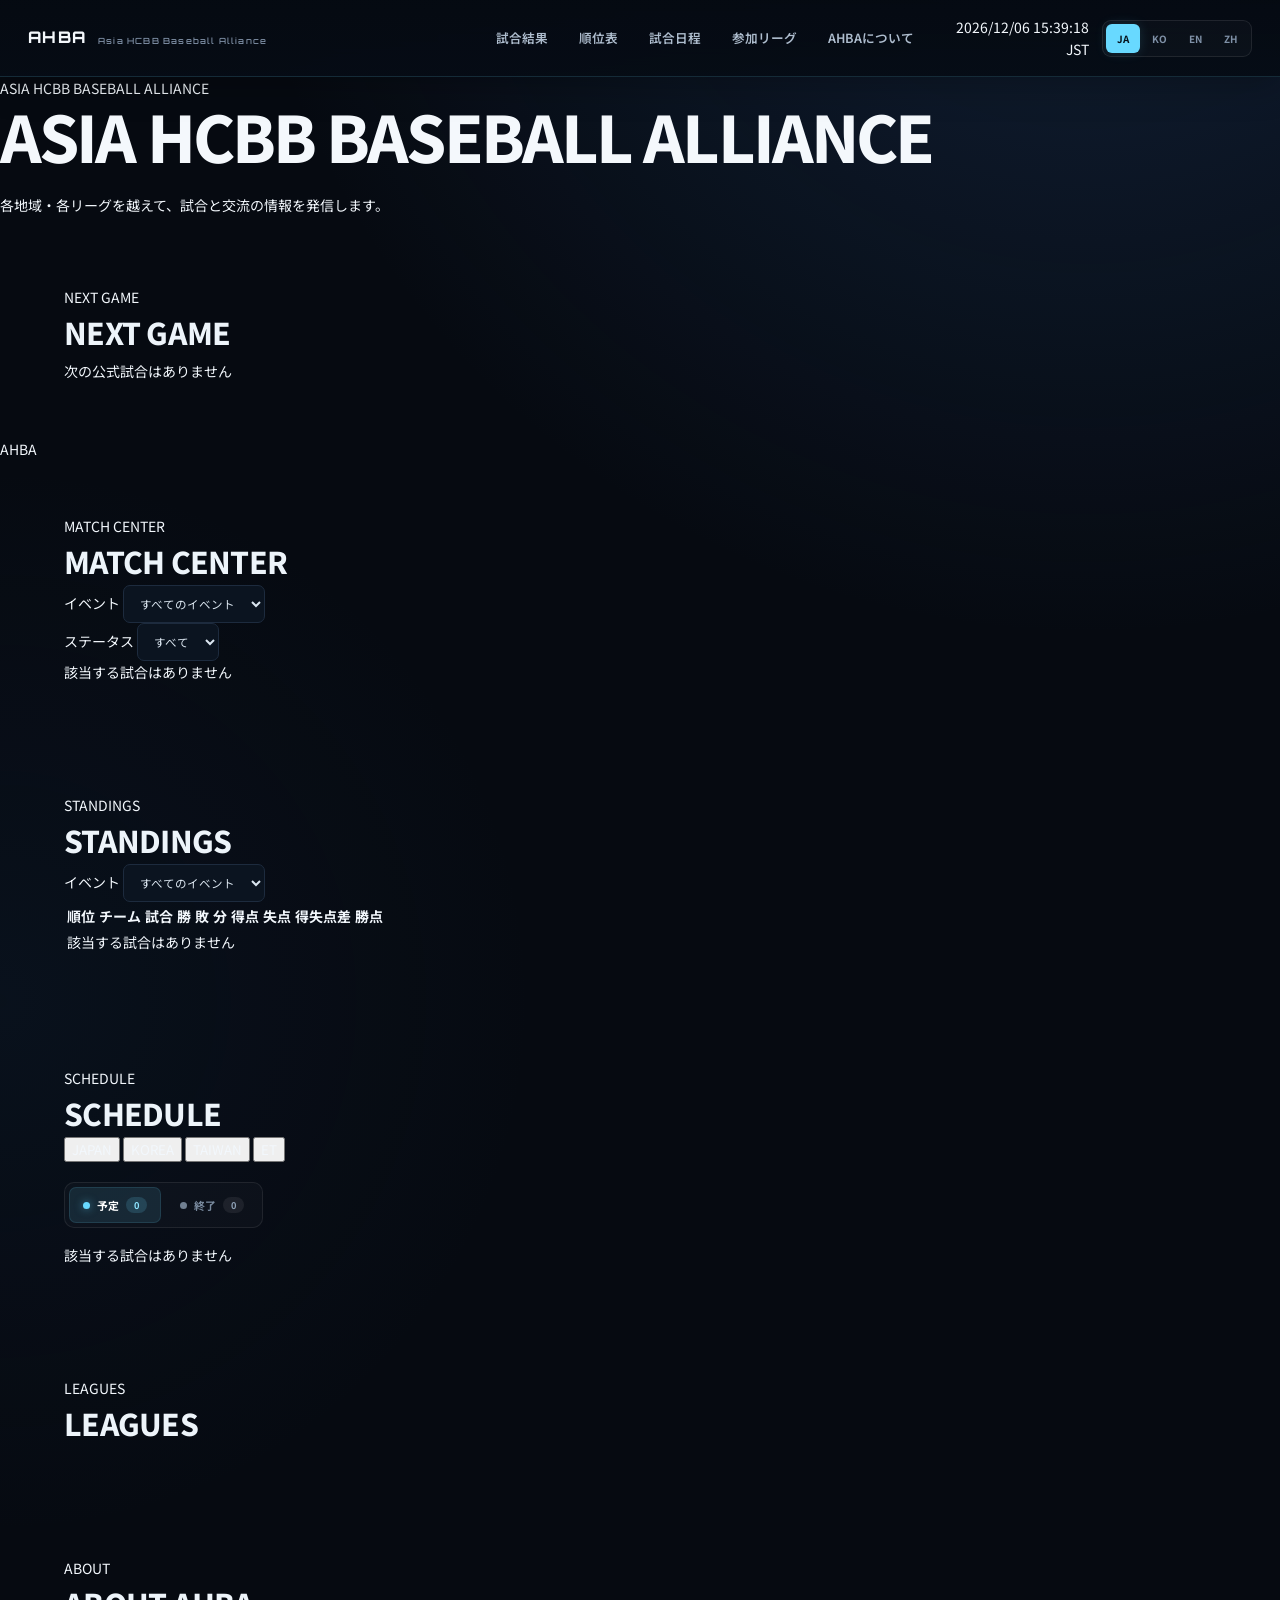
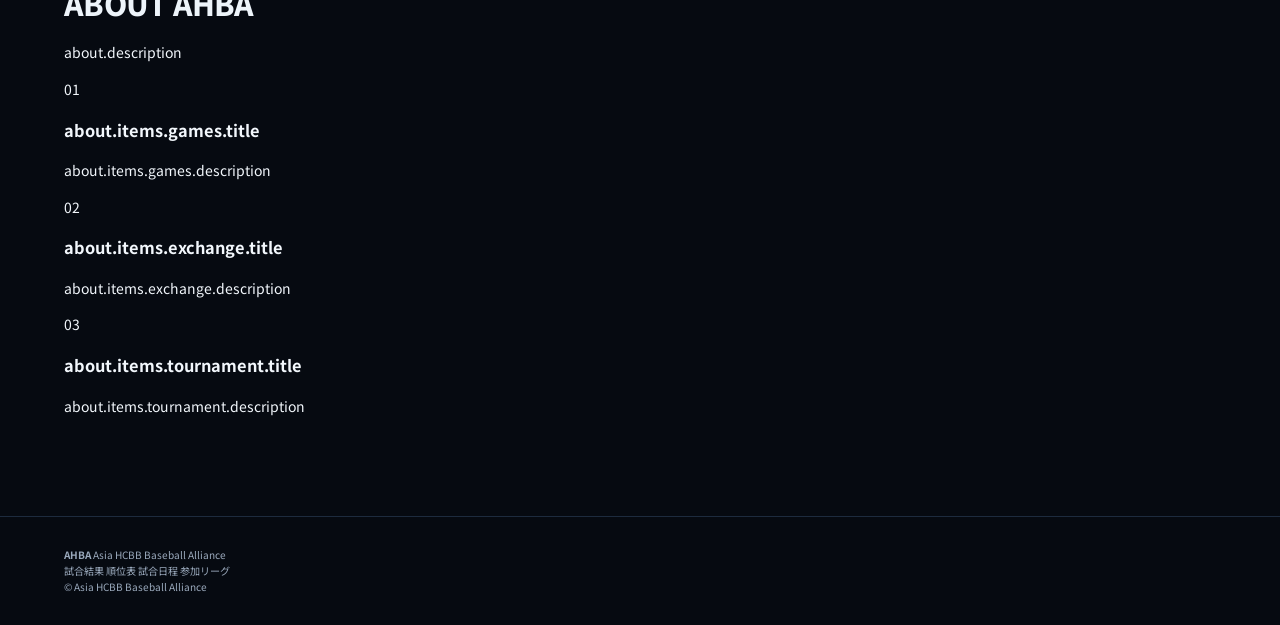
==== index.html @ 480db422 "Update index.html" ====
<!DOCTYPE html>
<html lang="ja">
<head>
  <meta charset="UTF-8">
  <meta name="viewport" content="width=device-width, initial-scale=1.0">

  <title>Asia HCBB Baseball Alliance</title>
  <meta
    name="description"
    content="Asia HCBB Baseball Alliance — Official Games, Results, Schedule and Standings"
  >

  <link rel="stylesheet" href="./style.css">
</head>

<body>

  <!-- =========================
       HEADER
  ========================== -->
  <header class="site-header">
    <div class="header-inner">

      <a href="./index.html" class="site-brand">
        <span class="site-brand-main">AHBA</span>
        <span class="site-brand-sub">
          Asia HCBB Baseball Alliance
        </span>
      </a>

      <nav class="main-nav">
        <a href="#games" data-i18n="nav.games">試合結果</a>
        <a href="#standings" data-i18n="nav.standings">順位表</a>
        <a href="#schedule" data-i18n="nav.schedule">試合日程</a>
        <a href="#leagues" data-i18n="nav.leagues">参加リーグ</a>
        <a href="#about" data-i18n="nav.about">AHBAについて</a>
      </nav>

      <div class="header-right">

        <div class="header-clock">
          <div id="clock">--:--:--</div>
          <div id="tz">Asia/Tokyo</div>
        </div>

        <div class="header-language">
          <button type="button" data-lang="ja" class="active">JA</button>
          <button type="button" data-lang="ko">KO</button>
          <button type="button" data-lang="en">EN</button>
          <button type="button" data-lang="zh">ZH</button>
        </div>

      </div>

    </div>
  </header>


  <main>

    <!-- =========================
         HERO
    ========================== -->
    <section class="hero-section">

      <div class="hero-content">

        <div class="hero-kicker">
          ASIA HCBB BASEBALL ALLIANCE
        </div>

        <h1
          class="hero-title"
          data-i18n-html="hero.title"
        >
          ASIA HCBB<br>
          BASEBALL ALLIANCE
        </h1>

        <p
          class="hero-description"
          data-i18n="hero.description"
        >
          アジアのHCBBコミュニティをつなぐ、
          野球交流・大会・公式情報のプラットフォーム。
        </p>

      </div>

    </section>


    <!-- =========================
         NEXT GAME
    ========================== -->
    <section class="section next-game-section">

      <div class="section-heading">
        <span class="section-label">NEXT GAME</span>
        <h2 data-i18n="nextGame.title">次の試合</h2>
      </div>

      <div id="nextGame" class="next-game-card">
        <div class="loading">
          Loading...
        </div>
      </div>

    </section>


    <!-- =========================
         NEWS / TICKER
    ========================== -->
    <section class="ticker-section">

      <div class="ticker-label">
        AHBA
      </div>

      <div class="ticker-content">
        <span id="tickerText">
          Loading...
        </span>
      </div>

    </section>


    <!-- =========================
         MATCH CENTER
    ========================== -->
    <section
      id="games"
      class="section match-center-section"
    >

      <div class="section-heading">

        <div>
          <span class="section-label">MATCH CENTER</span>

          <h2 data-i18n="games.title">
            試合結果
          </h2>
        </div>

      </div>


      <!-- Filters -->
      <div class="filter-bar">

        <div class="filter-group">

          <label
            for="leagueFilter"
            data-i18n="games.event"
          >
            イベント
          </label>

          <select id="leagueFilter">
            <option value="all">All</option>
          </select>

        </div>


        <div class="filter-group">

          <label
            for="statusFilter"
            data-i18n="games.status"
          >
            状態
          </label>

          <select id="statusFilter">
            <option value="all">All</option>
          </select>

        </div>

      </div>


      <!-- Game Cards -->
      <div
        id="gamesGrid"
        class="games-grid"
      >
        <div class="loading">
          Loading...
        </div>
      </div>

    </section>


    <!-- =========================
         STANDINGS
    ========================== -->
    <section
      id="standings"
      class="section standings-section"
    >

      <div class="section-heading">

        <div>
          <span class="section-label">STANDINGS</span>

          <h2 data-i18n="standings.title">
            順位表
          </h2>
        </div>

      </div>


      <!-- Event / Tournament filter -->
      <div class="filter-bar">

        <div class="filter-group">

          <label
            for="standingsLeague"
            data-i18n="standings.event"
          >
            イベント
          </label>

          <select id="standingsLeague">
            <option value="current">
              Current
            </option>
          </select>

        </div>

      </div>


      <div class="table-wrapper">

        <table class="standings-table">

          <thead>

            <tr>

              <th data-i18n="standings.rank">
                #
              </th>

              <th data-i18n="standings.team">
                TEAM
              </th>

              <th data-i18n="standings.played">
                P
              </th>

              <th data-i18n="standings.wins">
                W
              </th>

              <th data-i18n="standings.losses">
                L
              </th>

              <th data-i18n="standings.draws">
                D
              </th>

              <th data-i18n="standings.runsFor">
                RF
              </th>

              <th data-i18n="standings.runsAgainst">
                RA
              </th>

              <th data-i18n="standings.diff">
                DIFF
              </th>

              <th data-i18n="standings.points">
                PTS
              </th>

            </tr>

          </thead>

          <tbody id="standingsBody">

            <tr>
              <td colspan="10" class="loading">
                Loading...
              </td>
            </tr>

          </tbody>

        </table>

      </div>

    </section>


    <!-- =========================
         SCHEDULE
    ========================== -->
    <section
      id="schedule"
      class="section schedule-section"
    >

      <div class="section-heading">

        <div>
          <span class="section-label">SCHEDULE</span>

          <h2 data-i18n="schedule.title">
            試合日程
          </h2>
        </div>

      </div>


      <!-- Timezone tabs -->
      <div class="schedule-zone-tabs">

        <button
          type="button"
          class="active"
          data-zone="Asia/Tokyo"
        >
          JAPAN
        </button>

        <button
          type="button"
          data-zone="Asia/Seoul"
        >
          KOREA
        </button>

        <button
          type="button"
          data-zone="Asia/Taipei"
        >
          TAIWAN
        </button>

        <button
          type="button"
          data-zone="America/New_York"
        >
          ET
        </button>

      </div>


      <!-- Upcoming / Finished -->
      <div class="schedule-status-tabs">

        <button
          id="scheduleUpcomingTab"
          class="active"
          data-schedule-status="upcoming"
          type="button"
        >

          <span class="status-dot upcoming-dot"></span>

          <span data-i18n="scheduleStatus.upcoming">
            予定
          </span>

          <span
            id="scheduleUpcomingCount"
            class="schedule-count"
          >
            0
          </span>

        </button>


        <button
          id="scheduleFinishedTab"
          data-schedule-status="finished"
          type="button"
        >

          <span class="status-dot finished-dot"></span>

          <span data-i18n="scheduleStatus.finished">
            終了
          </span>

          <span
            id="scheduleFinishedCount"
            class="schedule-count"
          >
            0
          </span>

        </button>

      </div>


      <!-- Schedule -->
      <div
        id="scheduleList"
        class="schedule-list"
      >

        <div class="loading">
          Loading...
        </div>

      </div>

    </section>


    <!-- =========================
         LEAGUES
    ========================== -->
    <section
      id="leagues"
      class="section leagues-section"
    >

      <div class="section-heading">

        <div>
          <span class="section-label">LEAGUES</span>

          <h2 data-i18n="leagues.title">
            参加リーグ
          </h2>
        </div>

      </div>


      <div
        id="leagueCards"
        class="league-cards"
      >

        <div class="loading">
          Loading...
        </div>

      </div>

    </section>


    <!-- =========================
         ABOUT AHBA
    ========================== -->
    <section
      id="about"
      class="section about-section"
    >

      <div class="section-heading">

        <div>
          <span class="section-label">ABOUT</span>

          <h2 data-i18n="about.title">
            AHBAについて
          </h2>
        </div>

      </div>


      <div class="about-content">

        <p data-i18n="about.description">
          Asia HCBB Baseball Alliance は、
          アジア地域のHCBBコミュニティをつなぎ、
          国・地域を越えた野球交流を支援する
          オンラインアライアンスです。
        </p>

        <div class="about-grid">

          <div class="about-item">

            <span class="about-number">
              01
            </span>

            <h3 data-i18n="about.items.games.title">
              Official Games
            </h3>

            <p data-i18n="about.items.games.description">
              AHBAが公式に掲載する試合情報。
            </p>

          </div>


          <div class="about-item">

            <span class="about-number">
              02
            </span>

            <h3 data-i18n="about.items.exchange.title">
              International Exchange
            </h3>

            <p data-i18n="about.items.exchange.description">
              国・地域を越えた交流試合やイベント。
            </p>

          </div>


          <div class="about-item">

            <span class="about-number">
              03
            </span>

            <h3 data-i18n="about.items.tournament.title">
              Tournaments
            </h3>

            <p data-i18n="about.items.tournament.description">
              AHBAが開催・掲載する大会。
            </p>

          </div>

        </div>

      </div>

    </section>

  </main>


  <!-- =========================
       FOOTER
  ========================== -->
  <footer class="site-footer">

    <div class="footer-inner">

      <div class="footer-brand">

        <strong>
          AHBA
        </strong>

        <span>
          Asia HCBB Baseball Alliance
        </span>

      </div>


      <div class="footer-links">

        <a href="#games" data-i18n="nav.games">
          試合結果
        </a>

        <a href="#standings" data-i18n="nav.standings">
          順位表
        </a>

        <a href="#schedule" data-i18n="nav.schedule">
          試合日程
        </a>

        <a href="#leagues" data-i18n="nav.leagues">
          参加リーグ
        </a>

      </div>


      <div class="footer-copy">
        © Asia HCBB Baseball Alliance
      </div>

    </div>

  </footer>


  <!-- =========================
       SCRIPTS
  ========================== -->

  <script src="./data.js"></script>
  <script src="./app.js"></script>

</body>
</html>
---- style.css ----
/* =========================================================
   ASIA HCBB BASEBALL ALLIANCE
   OFFICIAL SITE STYLE
   ========================================================= */

@import url('https://fonts.googleapis.com/css2?family=Noto+Sans+JP:wght@400;500;600;700;800&family=Orbitron:wght@500;600;700;800&display=swap');


/* =========================================================
   ROOT
   ========================================================= */

:root {

  --bg: #060a11;
  --bg-soft: #09111c;

  --panel: #0c1420;
  --panel-2: #101b2a;
  --panel-3: #142235;

  --line: #1d2b3e;
  --line-light: rgba(255,255,255,.08);

  --text: #f2f7fc;
  --text-soft: #d4deea;
  --muted: #8798ad;
  --muted-dark: #64758a;

  --accent: #68d9ff;
  --accent-strong: #3fc9f7;
  --accent-soft: rgba(104,217,255,.10);

  --green: #58e6a7;
  --yellow: #ffd36a;
  --red: #ff7184;

  --shadow:
    0 20px 60px rgba(0,0,0,.28);

  --radius: 14px;
}


/* =========================================================
   RESET
   ========================================================= */

* {
  box-sizing: border-box;
}

html {
  scroll-behavior: smooth;
  background: var(--bg);
}

body {

  margin: 0;

  min-width: 320px;

  background:
    radial-gradient(
      circle at 85% -10%,
      rgba(38,75,125,.35),
      transparent 32%
    ),
    radial-gradient(
      circle at 0% 45%,
      rgba(26,55,91,.15),
      transparent 30%
    ),
    var(--bg);

  color: var(--text);

  font-family:
    "Noto Sans JP",
    "Noto Sans KR",
    "Noto Sans SC",
    Arial,
    sans-serif;

  font-size: 14px;

  line-height: 1.6;

  -webkit-font-smoothing: antialiased;
  text-rendering: optimizeLegibility;
}

button,
select,
input {

  font-family: inherit;
}

button {

  color: inherit;
}

a {

  color: inherit;

  text-decoration: none;
}


/* =========================================================
   HEADER
   ========================================================= */

.site-header {

  position: sticky;

  top: 0;

  z-index: 1000;

  width: 100%;

  background:
    linear-gradient(
      180deg,
      rgba(5,10,18,.98),
      rgba(6,12,21,.94)
    );

  border-bottom:
    1px solid
    rgba(104,217,255,.16);

  backdrop-filter: blur(18px);

  -webkit-backdrop-filter: blur(18px);

  box-shadow:
    0 8px 35px rgba(0,0,0,.25);
}


.header-inner {

  width: 100%;

  max-width: 1380px;

  min-height: 76px;

  margin: 0 auto;

  padding: 0 28px;

  display: flex;

  align-items: center;

  gap: 28px;
}


/* =========================================================
   HEADER BRAND
   ========================================================= */

.site-brand {

  display: flex;

  align-items: center;

  gap: 12px;

  flex-shrink: 0;
}


.site-logo {

  width: 48px;

  height: 48px;

  object-fit: cover;

  border-radius: 10px;

  border:
    1px solid
    rgba(104,217,255,.28);

  box-shadow:
    0 0 22px
    rgba(104,217,255,.08);
}


.site-brand-text {

  display: flex;

  flex-direction: column;

  justify-content: center;

  line-height: 1.1;
}


.site-brand-main {

  font-family:
    "Orbitron",
    "Noto Sans JP",
    sans-serif;

  font-size: 1rem;

  font-weight: 800;

  letter-spacing: .08em;

  color: #f4f8fc;

  white-space: nowrap;
}


.site-brand-sub {

  margin-top: 5px;

  font-family:
    "Orbitron",
    sans-serif;

  font-size: .53rem;

  font-weight: 500;

  letter-spacing: .14em;

  color: #8192a8;

  white-space: nowrap;
}


/* =========================================================
   NAVIGATION
   ========================================================= */

.main-nav {

  display: flex;

  align-items: center;

  gap: 3px;

  margin-left: auto;

  height: 100%;
}


.main-nav a {

  position: relative;

  display: flex;

  align-items: center;

  justify-content: center;

  min-height: 42px;

  padding: 0 14px;

  border-radius: 8px;

  color: #aebdce;

  font-size: .79rem;

  font-weight: 600;

  white-space: nowrap;

  transition:
    color .2s ease,
    background .2s ease;
}


.main-nav a::after {

  content: "";

  position: absolute;

  left: 14px;
  right: 14px;

  bottom: 5px;

  height: 2px;

  border-radius: 2px;

  background: var(--accent);

  transform: scaleX(0);

  transform-origin: center;

  transition:
    transform .2s ease;
}


.main-nav a:hover {

  color: #ffffff;

  background:
    rgba(104,217,255,.065);
}


.main-nav a:hover::after {

  transform: scaleX(1);
}


/* =========================================================
   HEADER RIGHT
   ========================================================= */

.header-right {

  display: flex;

  align-items: center;

  gap: 13px;

  flex-shrink: 0;
}


.header-clock {

  display: flex;

  flex-direction: column;

  align-items: flex-end;

  justify-content: center;

  min-width: 82px;
}


.header-clock span {

  font-family:
    "Orbitron",
    monospace;

  font-size: .76rem;

  font-weight: 700;

  letter-spacing: .04em;

  color: #e9f6ff;
}


.header-clock small {

  margin-top: 2px;

  color: #71849a;

  font-size: .53rem;

  letter-spacing: .10em;
}


/* =========================================================
   LANGUAGE SWITCHER
   ========================================================= */

.header-language {

  display: flex;

  align-items: center;

  gap: 2px;

  padding: 3px;

  border:
    1px solid
    rgba(255,255,255,.09);

  border-radius: 9px;

  background:
    rgba(255,255,255,.025);
}


.header-language button {

  min-width: 34px;

  height: 29px;

  padding: 0 7px;

  border: 0;

  border-radius: 6px;

  background: transparent;

  color: #7f91a7;

  font-size: .62rem;

  font-weight: 700;

  cursor: pointer;

  transition:
    color .2s ease,
    background .2s ease,
    opacity .2s ease;
}


.header-language button:hover {

  color: #ffffff;

  background:
    rgba(255,255,255,.06);
}


.header-language button.active {

  color: #06111a;

  background: var(--accent);

  box-shadow:
    0 0 12px
    rgba(104,217,255,.15);
}


/* =========================================================
   MAIN
   ========================================================= */

main {

  width: 100%;

  max-width: 1380px;

  margin: 0 auto;
}


/* =========================================================
   HERO
   ========================================================= */

.hero {

  min-height: 470px;

  padding:
    92px 5vw 78px;

  display: grid;

  grid-template-columns:
    minmax(0, 1.35fr)
    minmax(350px, .65fr);

  gap: 55px;

  align-items: center;
}


.hero > div:first-child {

  min-width: 0;
}


.eyebrow {

  margin-bottom: 13px;

  color: var(--accent);

  font-family:
    "Orbitron",
    "Noto Sans JP",
    sans-serif;

  font-size: .68rem;

  font-weight: 700;

  letter-spacing: .18em;
}


h1 {

  margin: 0 0 22px;

  color: #f4f8fc;

  font-size:
    clamp(38px, 5vw, 68px);

  font-weight: 800;

  line-height: 1.14;

  letter-spacing: -.045em;
}


h1 span {

  color: var(--accent);
}


.hero p {

  max-width: 680px;

  margin: 0;

  color: #92a2b6;

  font-size: .91rem;

  line-height: 2;
}


/* =========================================================
   HERO BUTTONS
   ========================================================= */

.hero-actions {

  display: flex;

  gap: 10px;

  margin-top: 28px;

  flex-wrap: wrap;
}


.btn {

  display: inline-flex;

  align-items: center;

  justify-content: center;

  min-height: 42px;

  padding: 0 19px;

  border:
    1px solid
    var(--line);

  border-radius: 8px;

  font-size: .76rem;

  font-weight: 700;

  cursor: pointer;

  transition:
    transform .2s ease,
    border-color .2s ease,
    background .2s ease;
}


.btn:hover {

  transform: translateY(-1px);

  border-color:
    rgba(104,217,255,.4);
}


.btn.primary {

  color: #061019;

  background: var(--accent);

  border-color: var(--accent);
}


.btn.primary:hover {

  background: var(--accent-strong);
}


.btn.ghost {

  color: #c5d1df;

  background:
    rgba(255,255,255,.025);
}


/* =========================================================
   NEXT GAME PANEL
   ========================================================= */

.hero-panel {

  padding: 27px;

  background:
    linear-gradient(
      145deg,
      rgba(18,31,49,.96),
      rgba(9,16,27,.98)
    );

  border:
    1px solid
    var(--line);

  border-radius:
    var(--radius);

  box-shadow:
    var(--shadow);
}


.panel-label {

  color: #8293a8;

  font-family:
    "Orbitron",
    sans-serif;

  font-size: .61rem;

  font-weight: 700;

  letter-spacing: .18em;
}


.next-game {

  margin-top: 16px;
}


.next-time {

  color: #edf8ff;

  font-family:
    "Orbitron",
    monospace;

  font-size: 1.65rem;

  font-weight: 800;

  letter-spacing: .03em;
}


.next-date {

  margin:
    5px 0 22px;

  color: #74869c;

  font-size: .69rem;
}


.matchup {

  display: grid;

  grid-template-columns:
    minmax(0, 1fr)
    auto
    minmax(0, 1fr);

  align-items: center;

  gap: 10px;

  text-align: center;
}


.team {

  min-width: 0;

  color: #e8f1fa;

  font-size: .92rem;

  font-weight: 800;

  word-break: break-word;
}


.vs {

  color: #5d7085;

  font-family:
    "Orbitron",
    sans-serif;

  font-size: .58rem;

  font-weight: 700;

  letter-spacing: .1em;
}


/* =========================================================
   TICKER
   ========================================================= */

.ticker {

  margin:
    0 5vw 28px;

  padding:
    13px 18px;

  display: flex;

  align-items: center;

  gap: 12px;

  border:
    1px solid
    rgba(104,217,255,.14);

  border-radius: 8px;

  background:
    rgba(10,20,32,.85);

  color: #aebdce;

  font-size: .72rem;
}


.ticker b {

  color: var(--green);

  font-family:
    "Orbitron",
    sans-serif;

  font-size: .59rem;

  font-weight: 700;

  letter-spacing: .1em;
}


.live-dot {

  width: 7px;

  height: 7px;

  flex: 0 0 auto;

  border-radius: 50%;

  background: var(--green);

  box-shadow:
    0 0 10px
    rgba(88,230,167,.65);
}


/* =========================================================
   SECTIONS
   ========================================================= */

.section {

  padding:
    55px 5vw;
}


.section-head {

  display: flex;

  align-items: flex-end;

  justify-content: space-between;

  gap: 20px;

  margin-bottom: 23px;
}


h2 {

  margin: 0;

  color: #edf4fa;

  font-size: clamp(24px, 3vw, 30px);

  font-weight: 800;

  letter-spacing: -.025em;
}


.filters {

  display: flex;

  gap: 8px;

  flex-wrap: wrap;
}


select {

  min-height: 38px;

  padding:
    0 12px;

  border:
    1px solid
    var(--line);

  border-radius: 7px;

  background:
    #0b1420;

  color: #dbe6f0;

  font-size: .72rem;

  outline: none;

  cursor: pointer;
}


select:focus {

  border-color:
    rgba(104,217,255,.45);

  box-shadow:
    0 0 0 2px
    rgba(104,217,255,.06);
}


/* =========================================================
   GAMES
   ========================================================= */

.games-grid {

  display: grid;

  grid-template-columns:
    repeat(3, minmax(0, 1fr));

  gap: 14px;
}


.game {

  min-width: 0;

  padding: 20px;

  background:
    linear-gradient(
      145deg,
      rgba(17,29,45,.96),
      rgba(9,16,27,.98)
    );

  border:
    1px solid
    var(--line);

  border-radius:
    var(--radius);

  box-shadow:
    0 15px 45px
    rgba(0,0,0,.20);

  transition:
    transform .2s ease,
    border-color .2s ease;
}


.game:hover {

  transform: translateY(-2px);

  border-color:
    rgba(104,217,255,.22);
}


.game-top {

  display: flex;

  justify-content: space-between;

  align-items: center;

  gap: 10px;

  margin-bottom: 16px;

  color: var(--muted);

  font-size: .65rem;
}


.league-tag {

  color: var(--accent);

  font-weight: 700;
}


.game-status {

  font-weight: 700;
}


.game-status.finished {

  color: var(--green);
}


.game-status.upcoming {

  color: var(--yellow);
}


.scoreline {

  display: grid;

  grid-template-columns:
    minmax(0, 1fr)
    50px
    minmax(0, 1fr);

  align-items: center;

  text-align: center;

  gap: 6px;
}


.score {

  color: #f2f8fd;

  font-family:
    "Orbitron",
    monospace;

  font-size: 1.5rem;

  font-weight: 800;
}


.score-label {

  color: #dce7f1;

  font-size: .76rem;

  font-weight: 700;

  word-break: break-word;
}


.dash {

  color: #506176;

  font-family:
    "Orbitron",
    sans-serif;
}


.game-foot {

  display: flex;

  align-items: center;

  justify-content: space-between;

  gap: 10px;

  margin-top: 16px;

  padding-top: 13px;

  border-top:
    1px solid
    var(--line);

  color: var(--muted);

  font-size: .64rem;
}


/* =========================================================
   STANDINGS
   ========================================================= */

.table-wrap {

  width: 100%;

  overflow-x: auto;

  background:
    linear-gradient(
      145deg,
      rgba(17,29,45,.96),
      rgba(9,16,27,.98)
    );

  border:
    1px solid
    var(--line);

  border-radius:
    var(--radius);

  box-shadow:
    0 15px 45px
    rgba(0,0,0,.16);
}


.table-wrap table {

  width: 100%;

  min-width: 650px;

  border-collapse: collapse;
}


.table-wrap th,
.table-wrap td {

  padding:
    14px 15px;

  border-bottom:
    1px solid
    rgba(255,255,255,.055);

  text-align: center;

  font-size: .71rem;
}


.table-wrap th {

  color: #78899d;

  font-family:
    "Orbitron",
    "Noto Sans JP",
    sans-serif;

  font-size: .56rem;

  font-weight: 700;

  letter-spacing: .08em;

  background:
    rgba(255,255,255,.018);
}


.table-wrap td {

  color: #d8e3ed;
}


.table-wrap td:nth-child(2) {

  text-align: left;

  color: #edf4fa;

  font-weight: 700;
}


.table-wrap tr:last-child td {

  border-bottom: 0;
}


.table-wrap tbody tr {

  transition:
    background .2s ease;
}


.table-wrap tbody tr:hover {

  background:
    rgba(104,217,255,.035);
}


/* =========================================================
   TIME TABLE
   ========================================================= */

.timezone-tabs {

  display: flex;

  gap: 7px;

  margin-bottom: 15px;

  overflow-x: auto;

  padding-bottom: 2px;

  scrollbar-width: none;
}


.timezone-tabs::-webkit-scrollbar {

  display: none;
}


.timezone-tabs button {

  flex: 0 0 auto;

  min-height: 37px;

  padding:
    0 14px;

  border:
    1px solid
    var(--line);

  border-radius: 7px;

  background:
    #0b1420;

  color: #8293a7;

  font-size: .68rem;

  font-weight: 700;

  cursor: pointer;

  transition:
    color .2s ease,
    border-color .2s ease,
    background .2s ease;
}


.timezone-tabs button:hover {

  color: #e8f5ff;

  border-color:
    rgba(104,217,255,.25);
}


.timezone-tabs button.active {

  color: var(--accent);

  border-color:
    var(--accent);

  background:
    rgba(104,217,255,.07);
}


.timezone-box {

  margin-bottom: 17px;

  color: #708298;

  font-size: .64rem;

  font-family:
    "Orbitron",
    "Noto Sans JP",
    sans-serif;

  letter-spacing: .04em;
}


/* =========================================================
   SCHEDULE STATUS TABS
   ========================================================= */

.schedule-status-tabs {

  display: flex;

  gap: 5px;

  width: fit-content;

  margin:
    20px 0 16px;

  padding: 4px;

  border:
    1px solid
    rgba(255,255,255,.08);

  border-radius: 10px;

  background:
    rgba(255,255,255,.025);
}


.schedule-status-tabs button {

  display: flex;

  align-items: center;

  justify-content: center;

  gap: 7px;

  min-height: 36px;

  padding:
    0 14px;

  border: 0;

  border-radius: 7px;

  background: transparent;

  color: #78899d;

  font-size: .68rem;

  font-weight: 700;

  cursor: pointer;

  transition:
    color .2s ease,
    background .2s ease;
}


.schedule-status-tabs button:hover {

  color: #eaf5ff;

  background:
    rgba(255,255,255,.05);
}


.schedule-status-tabs button.active {

  color: #ffffff;

  background:
    rgba(104,217,255,.11);

  box-shadow:
    inset 0 0 0 1px
    rgba(104,217,255,.12);
}


.schedule-count {

  min-width: 21px;

  padding:
    1px 5px;

  border-radius: 20px;

  background:
    rgba(255,255,255,.07);

  color: #8ea1b6;

  font-size: .58rem;

  text-align: center;
}


.schedule-status-tabs button.active .schedule-count {

  background:
    rgba(104,217,255,.16);

  color: #8de4ff;
}


/* =========================================================
   STATUS DOT
   ========================================================= */

.status-dot {

  display: inline-block;

  width: 7px;

  height: 7px;

  flex: 0 0 auto;

  border-radius: 50%;

  background: #64758a;
}


.upcoming-dot {

  background: var(--accent);

  box-shadow:
    0 0 8px
    rgba(104,217,255,.55);
}


.finished-dot {

  background: #718092;
}


/* =========================================================
   SCHEDULE LIST
   ========================================================= */

.schedule-list {

  display: flex;

  flex-direction: column;

  gap: 8px;
}


.schedule-item {

  display: grid;

  grid-template-columns:
    125px
    minmax(0, 1fr)
    90px;

  align-items: center;

  gap: 18px;

  min-height: 78px;

  padding:
    14px 18px;

  border:
    1px solid
    rgba(255,255,255,.07);

  border-radius: 12px;

  background:
    linear-gradient(
      135deg,
      rgba(14,28,46,.72),
      rgba(7,14,24,.78)
    );

  transition:
    transform .2s ease,
    border-color .2s ease,
    background .2s ease;
}


.schedule-item:hover {

  transform: translateY(-1px);

  border-color:
    rgba(104,217,255,.20);

  background:
    linear-gradient(
      135deg,
      rgba(17,34,55,.82),
      rgba(8,17,29,.85)
    );
}


.schedule-time {

  text-align: left;
}


.sched-time {

  color: #edf7ff;

  font-family:
    "Orbitron",
    monospace;

  font-size: 1rem;

  font-weight: 800;

  letter-spacing: .03em;
}


.sched-date {

  margin-top: 2px;

  color: #73869b;

  font-size: .63rem;
}


.sched-league {

  margin-bottom: 4px;

  color: var(--accent);

  font-size: .61rem;

  font-weight: 700;

  letter-spacing: .07em;

  text-transform: uppercase;
}


.sched-match-teams {

  display: flex;

  align-items: center;

  gap: 11px;

  min-width: 0;
}


.sched-match-teams strong {

  color: #e5edf7;

  font-size: .78rem;

  font-weight: 700;

  word-break: break-word;
}


.schedule-vs {

  color: #596b7e;

  font-family:
    "Orbitron",
    sans-serif;

  font-size: .53rem;

  font-weight: 700;

  letter-spacing: .08em;
}


.sched-status {

  display: flex;

  align-items: center;

  justify-content: flex-end;

  gap: 7px;

  color: #7f91a5;

  font-size: .62rem;

  font-weight: 700;

  letter-spacing: .04em;
}


.sched-status.upcoming {

  color: #75dfff;
}


.sched-status.finished {

  color: #78899a;
}


/* =========================================================
   EMPTY STATE
   ========================================================= */

.schedule-empty {

  padding:
    42px 20px;

  text-align: center;

  border:
    1px dashed
    rgba(255,255,255,.12);

  border-radius: 12px;

  color: #738499;

  font-size: .76rem;
}


.schedule-empty-icon {

  margin-bottom: 8px;

  font-size: 1.5rem;

  opacity: .55;
}


/* =========================================================
   LEAGUES
   ========================================================= */

.league-cards {

  display: grid;

  grid-template-columns:
    repeat(3, minmax(0, 1fr));

  gap: 14px;
}


.league-card {

  min-width: 0;

  padding: 22px;

  background:
    linear-gradient(
      145deg,
      rgba(17,29,45,.96),
      rgba(9,16,27,.98)
    );

  border:
    1px solid
    var(--line);

  border-radius:
    var(--radius);

  box-shadow:
    0 15px 45px
    rgba(0,0,0,.16);

  transition:
    transform .2s ease,
    border-color .2s ease;
}


.league-card:hover {

  transform: translateY(-3px);

  border-color:
    rgba(104,217,255,.25);
}


.league-code {

  margin-bottom: 10px;

  color: var(--accent);

  font-family:
    "Orbitron",
    sans-serif;

  font-size: 1.6rem;

  font-weight: 800;

  letter-spacing: .04em;
}


.league-card h3 {

  margin:
    0 0 8px;

  color: #e9f1f8;

  font-size: 1rem;

  font-weight: 800;
}


.league-card p {

  margin: 0;

  color: var(--muted);

  font-size: .7rem;

  line-height: 1.8;
}


.league-link {

  display: block;

  position: relative;

  color: inherit;

  text-decoration: none;

  transition:
    transform .2s ease,
    border-color .2s ease;
}


.league-link:hover {

  transform: translateY(-4px);

  border-color:
    rgba(104,217,255,.30);
}


.league-view {

  display: flex;

  align-items: center;

  justify-content: space-between;

  gap: 10px;

  margin-top: 20px;

  padding-top: 13px;

  border-top:
    1px solid
    var(--line);

  color: var(--accent);

  font-size: .63rem;

  font-weight: 700;

  letter-spacing: .07em;
}


/* =========================================================
   ABOUT AHBA
   ========================================================= */

.about-card {

  padding: 30px;

  background:
    linear-gradient(
      145deg,
      rgba(17,29,45,.92),
      rgba(9,16,27,.98)
    );

  border:
    1px solid
    var(--line);

  border-radius:
    var(--radius);

  color: var(--muted);

  line-height: 1.9;

  box-shadow:
    0 15px 45px
    rgba(0,0,0,.15);
}


.about-card strong {

  color: #eaf4fb;
}


/* =========================================================
   FOOTER
   ========================================================= */

footer {

  display: flex;

  align-items: center;

  justify-content: space-between;

  gap: 20px;

  margin-top: 30px;

  padding:
    30px 5vw;

  border-top:
    1px solid
    var(--line);

  color: #9baabd;

  font-size: .63rem;
}


.footer-right {

  color: #64758a;
}


/* =========================================================
   LEAGUE PAGE
   ========================================================= */

.league-hero {

  position: relative;

  max-width: 1200px;

  margin: 0 auto;

  padding:
    100px 5vw
    70px;

  overflow: hidden;
}


.league-hero-code {

  position: absolute;

  top: 50px;

  right: 5%;

  color: #ffffff;

  font-family:
    "Orbitron",
    sans-serif;

  font-size:
    clamp(80px, 15vw, 180px);

  font-weight: 800;

  line-height: .8;

  opacity: .055;

  pointer-events: none;
}


.league-hero h1 {

  position: relative;

  margin:
    18px 0;

  color: #f3f8fc;

  font-family:
    "Orbitron",
    "Noto Sans JP",
    sans-serif;

  font-size:
    clamp(38px, 6vw, 76px);

  font-weight: 800;
}


.league-hero p {

  position: relative;

  max-width: 700px;

  margin: 0;

  color: var(--muted);

  line-height: 1.9;
}


/* =========================================================
   LEAGUE INFORMATION
   ========================================================= */

.league-info-grid {

  display: grid;

  grid-template-columns:
    repeat(4, minmax(0, 1fr));

  gap: 16px;
}


.info-card {

  padding: 24px;

  background:
    var(--panel);

  border:
    1px solid
    var(--line);

  border-radius:
    var(--radius);
}


.info-card span {

  display: block;

  margin-bottom: 11px;

  color: var(--muted);

  font-size: .61rem;

  letter-spacing: .12em;
}


.info-card strong {

  color: #eaf3fa;

  font-size: .92rem;

  font-weight: 800;
}


/* =========================================================
   TEAMS
   ========================================================= */

.team-list {

  display: grid;

  grid-template-columns:
    repeat(2, minmax(0, 1fr));

  gap: 12px;
}


.team-item {

  display: flex;

  align-items: center;

  justify-content: space-between;

  gap: 15px;

  padding:
    18px 20px;

  background:
    var(--panel);

  border:
    1px solid
    var(--line);

  border-radius: 10px;

  color: #dce6ef;

  font-size: .78rem;

  font-weight: 700;
}


.team-item span:last-child {

  color: var(--accent);

  font-family:
    "Orbitron",
    sans-serif;

  font-size: .68rem;
}


/* =========================================================
   GLOBAL EMPTY / LOADING TEXT
   ========================================================= */

.loading,
.empty,
.no-data {

  color: var(--muted);

  text-align: center;

  padding: 30px 15px;
}


/* =========================================================
   MOBILE HEADER
   ========================================================= */

@media (max-width: 1050px) {

  .header-inner {

    gap: 15px;

    padding:
      0 20px;
  }


  .main-nav a {

    padding:
      0 9px;

    font-size: .72rem;
  }


  .header-clock {

    min-width: 70px;
  }

}


/* =========================================================
   TABLET
   ========================================================= */

@media (max-width: 900px) {

  .header-inner {

    min-height: auto;

    padding:
      10px 16px;

    flex-wrap: wrap;

    gap: 10px;
  }


  .site-brand {

    margin-right: auto;
  }


  .header-right {

    margin-left: auto;
  }


  .main-nav {

    order: 3;

    width: 100%;

    margin-left: 0;

    overflow-x: auto;

    padding-bottom: 2px;

    scrollbar-width: none;
  }


  .main-nav::-webkit-scrollbar {

    display: none;
  }


  .main-nav a {

    min-height: 38px;

    padding:
      0 11px;

    font-size: .70rem;
  }


  .hero {

    grid-template-columns: 1fr;

    min-height: auto;

    padding-top: 65px;
  }


  .hero-panel {

    max-width: 600px;
  }


  .games-grid {

    grid-template-columns:
      repeat(2, minmax(0, 1fr));
  }


  .league-cards {

    grid-template-columns:
      repeat(2, minmax(0, 1fr));
  }


  .league-info-grid {

    grid-template-columns:
      repeat(2, minmax(0, 1fr));
  }

}


/* =========================================================
   MOBILE
   ========================================================= */

@media (max-width: 700px) {

  .section {

    padding:
      42px 20px;
  }


  .ticker {

    margin-left: 20px;

    margin-right: 20px;
  }


  .games-grid,
  .league-cards {

    grid-template-columns: 1fr;
  }


  .schedule-item {

    grid-template-columns:
      85px
      minmax(0, 1fr);

    gap: 12px;
  }


  .sched-status {

    grid-column: 2;

    justify-content: flex-start;
  }


  .sched-match-teams {

    flex-wrap: wrap;

    gap:
      5px 9px;
  }


  .schedule-status-tabs {

    width: 100%;
  }


  .schedule-status-tabs button {

    flex: 1;

    justify-content: center;
  }


  .league-info-grid {

    grid-template-columns: 1fr;
  }


  .team-list {

    grid-template-columns: 1fr;
  }


  footer {

    flex-direction: column;

    align-items: flex-start;

    gap: 8px;
  }

}


/* =========================================================
   SMALL MOBILE
   ========================================================= */

@media (max-width: 520px) {

  .site-logo {

    width: 42px;

    height: 42px;
  }


  .site-brand-main {

    font-size: .78rem;

    letter-spacing: .05em;
  }


  .site-brand-sub {

    font-size: .44rem;

    letter-spacing: .10em;
  }


  .header-clock {

    display: none;
  }


  .header-language button {

    min-width: 30px;

    padding:
      0 5px;

    font-size: .58rem;
  }


  .hero {

    padding:
      55px 20px
      55px;
  }


  h1 {

    font-size:
      clamp(34px, 11vw, 48px);

    letter-spacing:
      -.04em;
  }


  .hero p {

    font-size: .82rem;
  }


  .hero-panel {

    padding: 21px;
  }


  .next-time {

    font-size: 1.35rem;
  }


  .section-head {

    align-items: flex-start;

    flex-direction: column;

    gap: 14px;
  }


  .filters {

    width: 100%;
  }


  .filters select {

    flex: 1;

    min-width: 0;
  }


  .scoreline {

    grid-template-columns:
      minmax(0, 1fr)
      38px
      minmax(0, 1fr);
  }


  .game {

    padding: 17px;
  }


  .schedule-item {

    grid-template-columns: 1fr;
  }


  .sched-status {

    grid-column: auto;

    justify-content: flex-start;
  }


  .schedule-time {

    display: flex;

    align-items: baseline;

    gap: 8px;
  }


  .about-card {

    padding: 22px;
  }


  .league-hero {

    padding:
      70px 20px
      50px;
  }

}


/* =========================================================
   ACCESSIBILITY / FOCUS
   ========================================================= */

button:focus-visible,
a:focus-visible,
select:focus-visible {

  outline:
    2px solid
    var(--accent);

  outline-offset: 2px;
}


/* =========================================================
   SELECTION
   ========================================================= */

::selection {

  background:
    rgba(104,217,255,.25);

  color: #ffffff;
}

/* =========================================================
   MATCH CENTER - NEW CARD DESIGN
   ========================================================= */

.game-card {

  padding: 20px;

  display: flex;

  flex-direction: column;

  min-height: 250px;
}


.game-date {

  margin-top: -7px;

  color: #a0afc0;

  font-family:
    "Orbitron",
    "Noto Sans JP",
    sans-serif;

  font-size: .68rem;

  font-weight: 600;
}


.game-event {

  margin-top: 5px;

  color: #71849a;

  font-size: .66rem;

  font-weight: 600;
}


.game-match {

  display: grid;

  grid-template-columns:
    minmax(0, 1fr)
    85px
    minmax(0, 1fr);

  align-items: center;

  gap: 10px;

  margin-top: 23px;

  text-align: center;
}


.game-team {

  min-width: 0;

  display: flex;

  flex-direction: column;

  gap: 5px;
}


.game-team.home {

  text-align: left;
}


.game-team.away {

  text-align: right;
}


.game-team .team-side {

  color: #60738a;

  font-family:
    "Orbitron",
    sans-serif;

  font-size: .52rem;

  font-weight: 700;

  letter-spacing: .1em;
}


.game-team strong {

  color: #edf5fb;

  font-size: .86rem;

  font-weight: 800;

  line-height: 1.45;

  word-break: break-word;
}


.game-score {

  display: flex;

  align-items: center;

  justify-content: center;

  gap: 7px;
}


.game-score span {

  color: #f5faff;

  font-family:
    "Orbitron",
    monospace;

  font-size: 1.25rem;

  font-weight: 800;
}


.game-score small {

  color: #52667b;

  font-family:
    "Orbitron",
    sans-serif;

  font-size: .48rem;

  font-weight: 700;
}


.game-foot {

  margin-top: auto;

  padding-top: 17px;
}


.game-detail-link {

  color: var(--accent);

  font-size: .65rem;

  font-weight: 700;

  letter-spacing: .03em;

  transition:
    color .2s ease;
}


.game-detail-link:hover {

  color: #ffffff;
}


/* =========================================================
   NEXT GAME
   ========================================================= */

.next-game-card {

  padding: 4px 0 0;
}


.next-game-meta {

  display: flex;

  align-items: center;

  justify-content: space-between;

  gap: 10px;

  margin-bottom: 12px;
}


.next-event {

  color: var(--accent);

  font-size: .62rem;

  font-weight: 700;

  letter-spacing: .08em;
}


.next-status {

  padding: 4px 8px;

  border-radius: 5px;

  background:
    rgba(104,217,255,.08);

  color: var(--accent);

  font-size: .55rem;

  font-weight: 700;
}


.next-game-time {

  display: flex;

  align-items: baseline;

  gap: 10px;

  margin-bottom: 17px;
}


.next-game-time strong {

  color: #f2f9ff;

  font-family:
    "Orbitron",
    monospace;

  font-size: 1.65rem;

  font-weight: 800;
}


.next-game-time span {

  color: #788ca2;

  font-size: .65rem;
}


.next-match {

  display: grid;

  grid-template-columns:
    minmax(0, 1fr)
    35px
    minmax(0, 1fr);

  align-items: center;

  gap: 8px;

  padding:
    15px 0;

  border-top:
    1px solid
    rgba(255,255,255,.06);

  border-bottom:
    1px solid
    rgba(255,255,255,.06);
}


.next-team {

  display: flex;

  flex-direction: column;

  gap: 4px;
}


.next-team:last-child {

  text-align: right;
}


.next-team small {

  color: #60738a;

  font-family:
    "Orbitron",
    sans-serif;

  font-size: .48rem;

  font-weight: 700;

  letter-spacing: .08em;
}


.next-team strong {

  color: #edf6fc;

  font-size: .82rem;

  font-weight: 800;

  word-break: break-word;
}


.next-vs {

  color: #596d82;

  font-family:
    "Orbitron",
    sans-serif;

  font-size: .52rem;

  font-weight: 700;

  text-align: center;
}


.next-detail {

  display: block;

  margin-top: 16px;

  color: var(--accent);

  font-size: .62rem;

  font-weight: 700;

  text-align: right;
}


.next-empty {

  padding: 18px 0;
}


.next-empty-title {

  color: #b4c1cf;

  font-size: .75rem;

  line-height: 1.7;
}


/* =========================================================
   LEAGUE CARDS
   ========================================================= */

.league-description {

  min-height: 48px;

  margin-bottom: 20px !important;
}


.league-meta {

  display: grid;

  gap: 10px;

  margin-top: 15px;

  padding-top: 15px;

  border-top:
    1px solid
    rgba(255,255,255,.06);
}


.league-meta > div {

  display: flex;

  align-items: baseline;

  justify-content: space-between;

  gap: 15px;
}


.league-meta-label {

  color: #65788e;

  font-size: .59rem;

  font-weight: 600;

  white-space: nowrap;
}


.league-meta strong {

  color: #dfeaf3;

  font-size: .69rem;

  font-weight: 700;

  text-align: right;
}


.league-meta > div:nth-child(1) strong {

  color: #68d9ff;
}


.league-meta > div:nth-child(2) strong {

  color: #b5aaff;
}


.league-meta > div:nth-child(3) strong {

  color: #58e6a7;
}


.league-view {

  color: var(--accent);

  transition:
    color .2s ease;
}


.league-card:hover .league-view {

  color: #ffffff;
}


/* =========================================================
   MOBILE MATCH CENTER
   ========================================================= */

@media (max-width: 700px) {

  .game-match {

    grid-template-columns:
      minmax(0, 1fr)
      60px
      minmax(0, 1fr);

    gap: 6px;
  }


  .game-team strong {

    font-size: .78rem;
  }


  .game-score span {

    font-size: 1.05rem;
  }

}


@media (max-width: 480px) {

  .next-game-time strong {

    font-size: 1.4rem;
  }


  .league-meta > div {

    align-items: flex-start;

    flex-direction: column;

    gap: 2px;
  }


  .league-meta strong {

    text-align: left;
  }

}
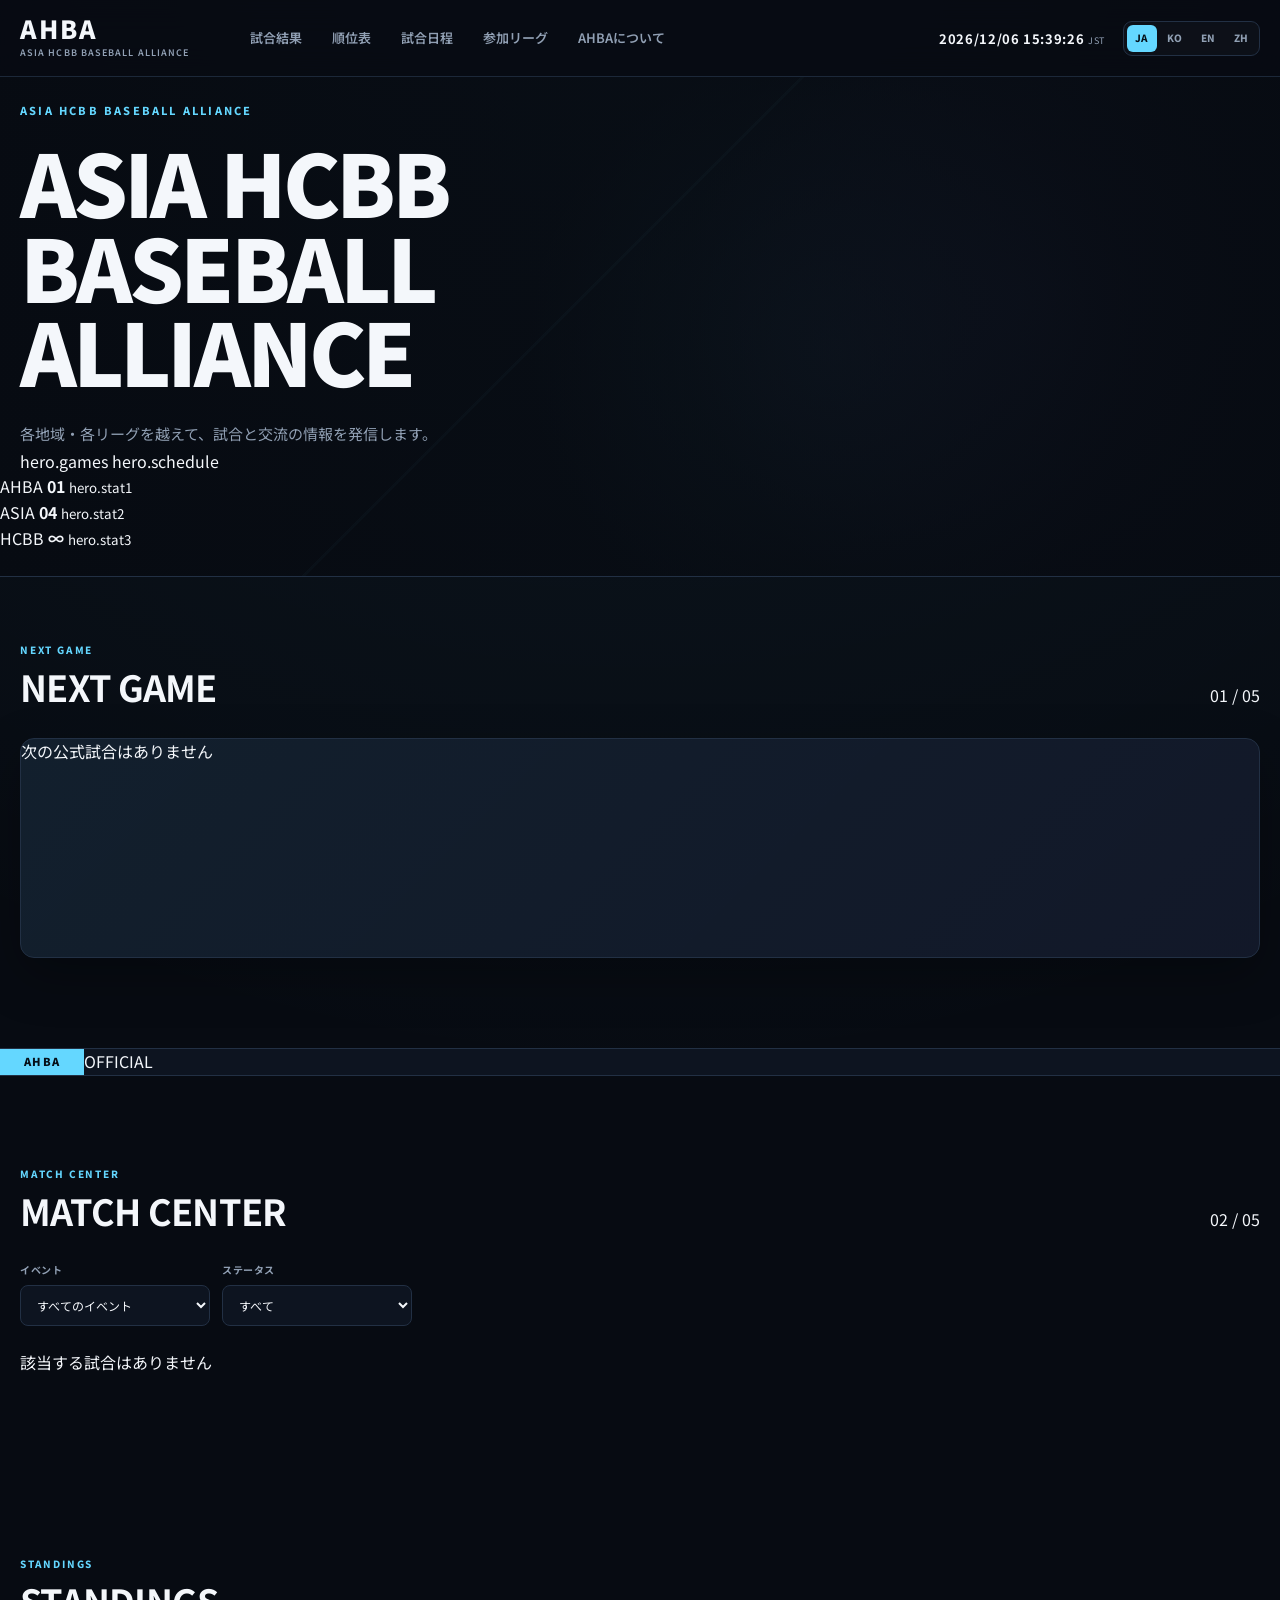
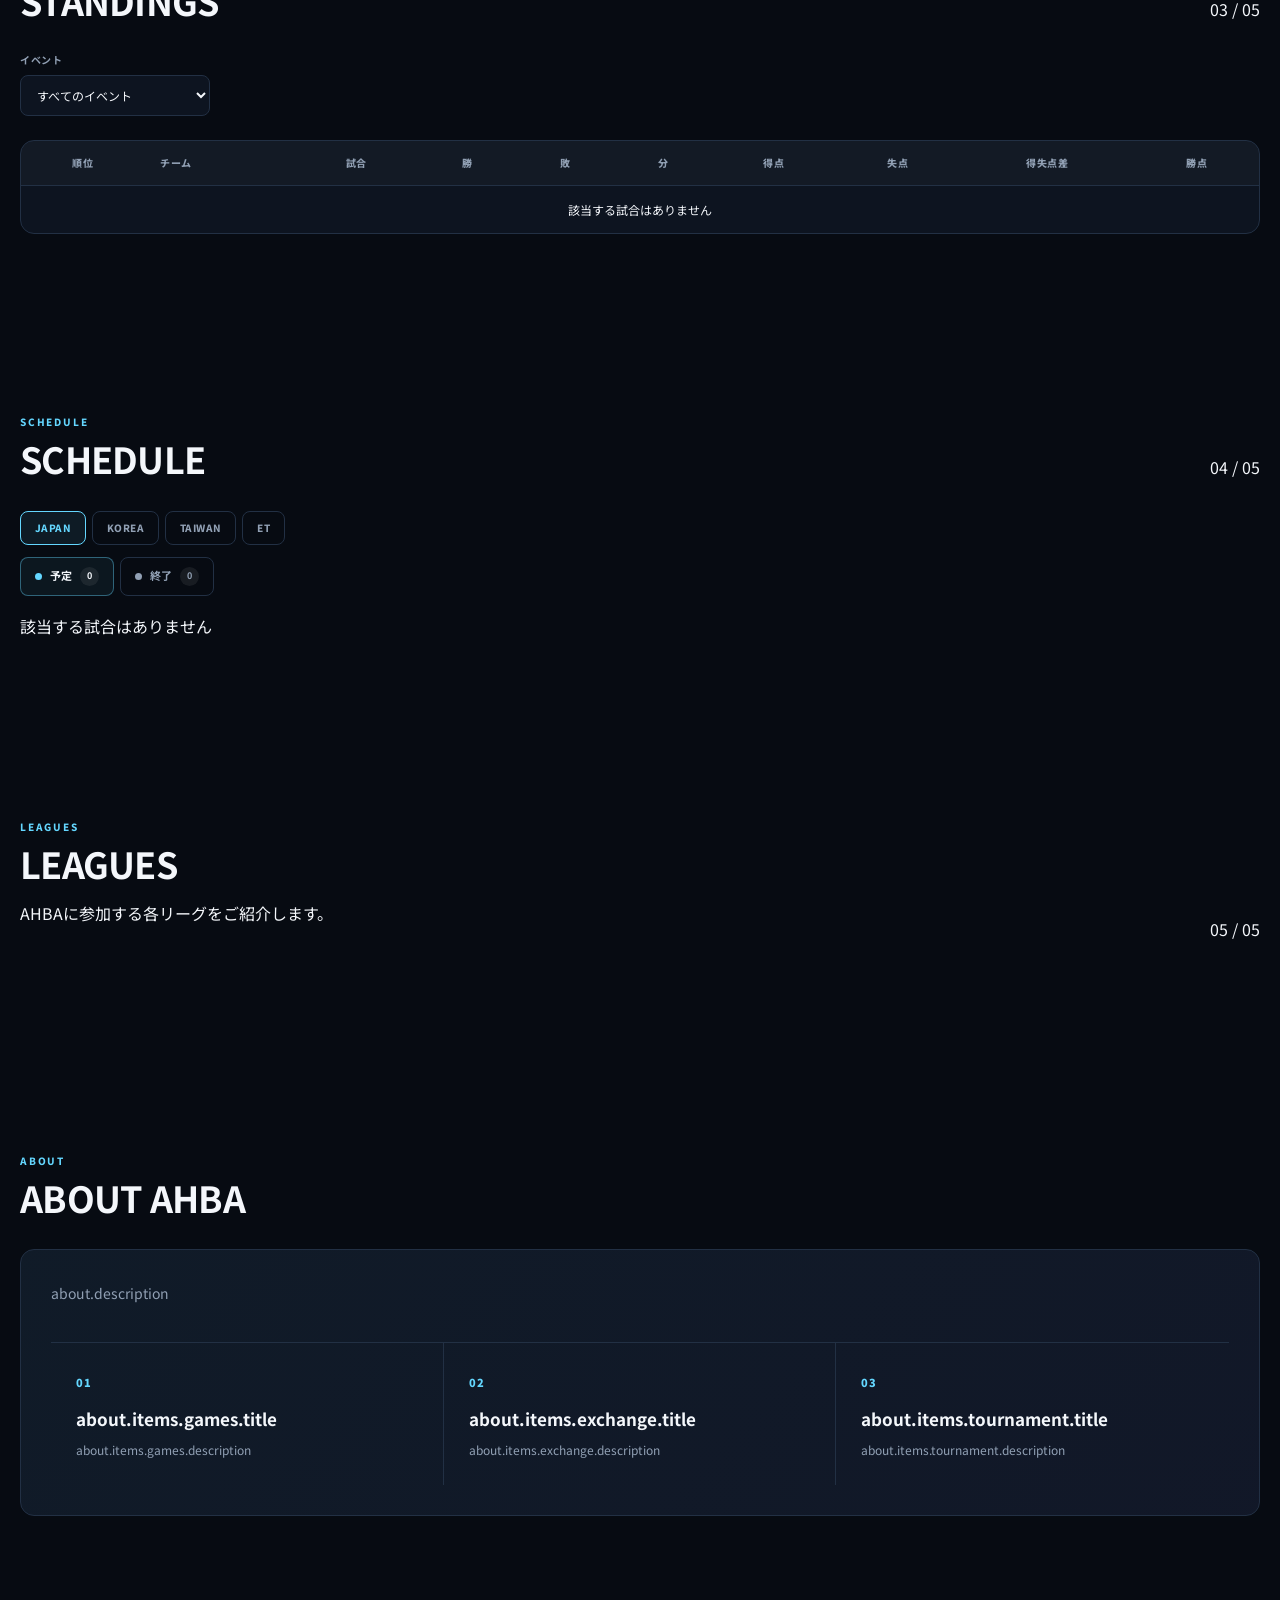
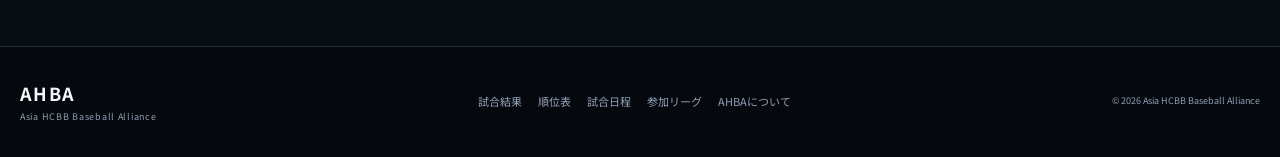
==== commit 33350f9f: "Update index.html" ====
--- a/index.html
+++ b/index.html
@@ -5,63 +5,69 @@
   <meta name="viewport" content="width=device-width, initial-scale=1.0">
 
   <title>Asia HCBB Baseball Alliance</title>
+
   <meta
     name="description"
     content="Asia HCBB Baseball Alliance — Official Games, Results, Schedule and Standings"
   >
 
+  <link rel="preconnect" href="https://fonts.googleapis.com">
+  <link rel="preconnect" href="https://fonts.gstatic.com" crossorigin>
+
+  <link
+    href="https://fonts.googleapis.com/css2?family=Noto+Sans+JP:wght@400;500;600;700;800;900&family=Orbitron:wght@500;600;700;800;900&display=swap"
+    rel="stylesheet"
+  >
+
   <link rel="stylesheet" href="./style.css">
 </head>
 
 <body>
 
-  <!-- =========================
-       HEADER
-  ========================== -->
-  <header class="site-header">
-    <div class="header-inner">
-
-      <a href="./index.html" class="site-brand">
-        <span class="site-brand-main">AHBA</span>
-        <span class="site-brand-sub">
-          Asia HCBB Baseball Alliance
-        </span>
-      </a>
-
-      <nav class="main-nav">
-        <a href="#games" data-i18n="nav.games">試合結果</a>
-        <a href="#standings" data-i18n="nav.standings">順位表</a>
-        <a href="#schedule" data-i18n="nav.schedule">試合日程</a>
-        <a href="#leagues" data-i18n="nav.leagues">参加リーグ</a>
-        <a href="#about" data-i18n="nav.about">AHBAについて</a>
-      </nav>
-
-      <div class="header-right">
-
-        <div class="header-clock">
-          <div id="clock">--:--:--</div>
-          <div id="tz">Asia/Tokyo</div>
-        </div>
-
-        <div class="header-language">
-          <button type="button" data-lang="ja" class="active">JA</button>
-          <button type="button" data-lang="ko">KO</button>
-          <button type="button" data-lang="en">EN</button>
-          <button type="button" data-lang="zh">ZH</button>
-        </div>
-
-      </div>
-
-    </div>
-  </header>
-
-
-  <main>
-
-    <!-- =========================
-         HERO
-    ========================== -->
-    <section class="hero-section">
+<header class="site-header">
+  <div class="header-inner">
+
+    <a href="./index.html" class="site-brand">
+      <span class="site-brand-main">AHBA</span>
+      <span class="site-brand-sub">
+        Asia HCBB Baseball Alliance
+      </span>
+    </a>
+
+    <nav class="main-nav">
+      <a href="#games" data-i18n="nav.games">試合結果</a>
+      <a href="#standings" data-i18n="nav.standings">順位表</a>
+      <a href="#schedule" data-i18n="nav.schedule">試合日程</a>
+      <a href="#leagues" data-i18n="nav.leagues">参加リーグ</a>
+      <a href="#about" data-i18n="nav.about">AHBAについて</a>
+    </nav>
+
+    <div class="header-right">
+
+      <div class="header-clock">
+        <span id="clock">--:--:--</span>
+        <small id="tz">JST</small>
+      </div>
+
+      <div class="header-language">
+        <button type="button" data-lang="ja" class="active">JA</button>
+        <button type="button" data-lang="ko">KO</button>
+        <button type="button" data-lang="en">EN</button>
+        <button type="button" data-lang="zh">ZH</button>
+      </div>
+
+    </div>
+
+  </div>
+</header>
+
+
+<main>
+
+  <!-- HERO -->
+  <section class="hero-section">
+
+    <div class="hero-grid">
 
       <div class="hero-content">
 
@@ -73,547 +79,622 @@
           class="hero-title"
           data-i18n-html="hero.title"
         >
-          ASIA HCBB<br>
-          BASEBALL ALLIANCE
+          ASIA HCBB BASEBALL<br>
+          <span>ALLIANCE</span>
         </h1>
 
         <p
           class="hero-description"
           data-i18n="hero.description"
         >
-          アジアのHCBBコミュニティをつなぐ、
-          野球交流・大会・公式情報のプラットフォーム。
+          各地域・各リーグを越えて、試合と交流の情報を発信します。
         </p>
 
-      </div>
-
-    </section>
-
-
-    <!-- =========================
-         NEXT GAME
-    ========================== -->
-    <section class="section next-game-section">
-
-      <div class="section-heading">
+        <div class="hero-actions">
+
+          <a
+            href="#games"
+            class="btn primary"
+            data-i18n="hero.games"
+          >
+            試合を見る
+          </a>
+
+          <a
+            href="#schedule"
+            class="btn"
+            data-i18n="hero.schedule"
+          >
+            試合日程
+          </a>
+
+        </div>
+
+      </div>
+
+      <div class="hero-side">
+
+        <div class="hero-stat">
+          <span>AHBA</span>
+          <strong>01</strong>
+          <small data-i18n="hero.stat1">
+            OFFICIAL PORTAL
+          </small>
+        </div>
+
+        <div class="hero-stat">
+          <span>ASIA</span>
+          <strong>04</strong>
+          <small data-i18n="hero.stat2">
+            LANGUAGES
+          </small>
+        </div>
+
+        <div class="hero-stat">
+          <span>HCBB</span>
+          <strong>∞</strong>
+          <small data-i18n="hero.stat3">
+            CONNECTION
+          </small>
+        </div>
+
+      </div>
+
+    </div>
+
+  </section>
+
+
+  <!-- NEXT GAME -->
+  <section class="section next-game-section">
+
+    <div class="section-heading split">
+
+      <div>
         <span class="section-label">NEXT GAME</span>
-        <h2 data-i18n="nextGame.title">次の試合</h2>
-      </div>
-
-      <div id="nextGame" class="next-game-card">
-        <div class="loading">
-          Loading...
-        </div>
-      </div>
-
-    </section>
-
-
-    <!-- =========================
-         NEWS / TICKER
-    ========================== -->
-    <section class="ticker-section">
-
-      <div class="ticker-label">
+        <h2 data-i18n="nextGame.title">
+          次の公式試合
+        </h2>
+      </div>
+
+      <span class="section-index">
+        01 / 05
+      </span>
+
+    </div>
+
+    <div id="nextGame" class="next-game-card">
+      <div class="loading">Loading...</div>
+    </div>
+
+  </section>
+
+
+  <!-- TICKER -->
+  <section class="ticker-section">
+
+    <div class="ticker-label">
+      AHBA
+    </div>
+
+    <div class="ticker-live">
+      <span class="live-dot"></span>
+      OFFICIAL
+    </div>
+
+    <div class="ticker-content">
+      <span id="tickerText">
+        Loading...
+      </span>
+    </div>
+
+  </section>
+
+
+  <!-- MATCH CENTER -->
+  <section
+    id="games"
+    class="section match-center-section"
+  >
+
+    <div class="section-heading">
+
+      <div>
+        <span class="section-label">MATCH CENTER</span>
+
+        <h2 data-i18n="games.title">
+          試合結果
+        </h2>
+      </div>
+
+      <span class="section-index">
+        02 / 05
+      </span>
+
+    </div>
+
+
+    <div class="filter-bar">
+
+      <div class="filter-group">
+
+        <label
+          for="leagueFilter"
+          data-i18n="games.event"
+        >
+          イベント
+        </label>
+
+        <select id="leagueFilter">
+          <option value="all">
+            すべてのイベント
+          </option>
+        </select>
+
+      </div>
+
+
+      <div class="filter-group">
+
+        <label
+          for="statusFilter"
+          data-i18n="games.status"
+        >
+          ステータス
+        </label>
+
+        <select id="statusFilter">
+
+          <option value="all">
+            すべて
+          </option>
+
+          <option value="upcoming">
+            予定
+          </option>
+
+          <option value="finished">
+            終了
+          </option>
+
+        </select>
+
+      </div>
+
+    </div>
+
+
+    <div
+      id="gamesGrid"
+      class="games-grid"
+    >
+      <div class="loading">
+        Loading...
+      </div>
+    </div>
+
+  </section>
+
+
+  <!-- STANDINGS -->
+  <section
+    id="standings"
+    class="section standings-section"
+  >
+
+    <div class="section-heading">
+
+      <div>
+        <span class="section-label">STANDINGS</span>
+
+        <h2 data-i18n="standings.title">
+          順位表
+        </h2>
+      </div>
+
+      <span class="section-index">
+        03 / 05
+      </span>
+
+    </div>
+
+
+    <div class="filter-bar standings-filter">
+
+      <div class="filter-group">
+
+        <label
+          for="standingsLeague"
+          data-i18n="standings.event"
+        >
+          イベント
+        </label>
+
+        <select id="standingsLeague">
+          <option value="current">
+            Current
+          </option>
+        </select>
+
+      </div>
+
+    </div>
+
+
+    <div class="table-wrapper">
+
+      <table class="standings-table">
+
+        <thead>
+          <tr>
+
+            <th data-i18n="standings.rank">
+              #
+            </th>
+
+            <th data-i18n="standings.team">
+              TEAM
+            </th>
+
+            <th data-i18n="standings.played">
+              P
+            </th>
+
+            <th data-i18n="standings.wins">
+              W
+            </th>
+
+            <th data-i18n="standings.losses">
+              L
+            </th>
+
+            <th data-i18n="standings.draws">
+              D
+            </th>
+
+            <th data-i18n="standings.runsFor">
+              RF
+            </th>
+
+            <th data-i18n="standings.runsAgainst">
+              RA
+            </th>
+
+            <th data-i18n="standings.diff">
+              DIFF
+            </th>
+
+            <th data-i18n="standings.points">
+              PTS
+            </th>
+
+          </tr>
+        </thead>
+
+        <tbody id="standingsBody">
+
+          <tr>
+            <td colspan="10" class="loading">
+              Loading...
+            </td>
+          </tr>
+
+        </tbody>
+
+      </table>
+
+    </div>
+
+  </section>
+
+
+  <!-- SCHEDULE -->
+  <section
+    id="schedule"
+    class="section schedule-section"
+  >
+
+    <div class="section-heading">
+
+      <div>
+        <span class="section-label">SCHEDULE</span>
+
+        <h2 data-i18n="schedule.title">
+          試合日程
+        </h2>
+      </div>
+
+      <span class="section-index">
+        04 / 05
+      </span>
+
+    </div>
+
+
+    <div class="schedule-zone-tabs">
+
+      <button
+        type="button"
+        class="active"
+        data-zone="Asia/Tokyo"
+      >
+        JAPAN
+      </button>
+
+      <button
+        type="button"
+        data-zone="Asia/Seoul"
+      >
+        KOREA
+      </button>
+
+      <button
+        type="button"
+        data-zone="Asia/Taipei"
+      >
+        TAIWAN
+      </button>
+
+      <button
+        type="button"
+        data-zone="America/New_York"
+      >
+        ET
+      </button>
+
+    </div>
+
+
+    <div class="schedule-status-tabs">
+
+      <button
+        id="scheduleUpcomingTab"
+        class="active"
+        data-schedule-status="upcoming"
+        type="button"
+      >
+
+        <span class="status-dot upcoming-dot"></span>
+
+        <span data-i18n="scheduleStatus.upcoming">
+          予定
+        </span>
+
+        <span
+          id="scheduleUpcomingCount"
+          class="schedule-count"
+        >
+          0
+        </span>
+
+      </button>
+
+
+      <button
+        id="scheduleFinishedTab"
+        data-schedule-status="finished"
+        type="button"
+      >
+
+        <span class="status-dot finished-dot"></span>
+
+        <span data-i18n="scheduleStatus.finished">
+          終了
+        </span>
+
+        <span
+          id="scheduleFinishedCount"
+          class="schedule-count"
+        >
+          0
+        </span>
+
+      </button>
+
+    </div>
+
+
+    <div
+      id="scheduleList"
+      class="schedule-list"
+    >
+      <div class="loading">
+        Loading...
+      </div>
+    </div>
+
+  </section>
+
+
+  <!-- LEAGUES -->
+  <section
+    id="leagues"
+    class="section leagues-section"
+  >
+
+    <div class="section-heading">
+
+      <div>
+        <span class="section-label">LEAGUES</span>
+
+        <h2 data-i18n="leagues.title">
+          参加リーグ
+        </h2>
+
+        <p
+          class="section-description"
+          data-i18n="leagues.description"
+        >
+          AHBAに参加する各リーグをご紹介します。
+        </p>
+      </div>
+
+      <span class="section-index">
+        05 / 05
+      </span>
+
+    </div>
+
+
+    <div
+      id="leagueCards"
+      class="league-cards"
+    >
+
+      <div class="loading">
+        Loading...
+      </div>
+
+    </div>
+
+  </section>
+
+
+  <!-- ABOUT -->
+  <section
+    id="about"
+    class="section about-section"
+  >
+
+    <div class="section-heading">
+
+      <div>
+        <span class="section-label">ABOUT</span>
+
+        <h2 data-i18n="about.title">
+          AHBAについて
+        </h2>
+      </div>
+
+    </div>
+
+
+    <div class="about-content">
+
+      <p
+        class="about-lead"
+        data-i18n="about.description"
+      >
+        Asia HCBB Baseball Alliance（AHBA）は、
+        アジア地域のHCBBコミュニティをつなぎ、
+        試合・交流・大会の公式情報を発信するAllianceです。
+      </p>
+
+
+      <div class="about-grid">
+
+        <article class="about-item">
+
+          <span class="about-number">
+            01
+          </span>
+
+          <h3 data-i18n="about.items.games.title">
+            Official Games
+          </h3>
+
+          <p data-i18n="about.items.games.description">
+            AHBAが公式に掲載する試合情報。
+          </p>
+
+        </article>
+
+
+        <article class="about-item">
+
+          <span class="about-number">
+            02
+          </span>
+
+          <h3 data-i18n="about.items.exchange.title">
+            International Exchange
+          </h3>
+
+          <p data-i18n="about.items.exchange.description">
+            国・地域を越えた交流試合やイベント。
+          </p>
+
+        </article>
+
+
+        <article class="about-item">
+
+          <span class="about-number">
+            03
+          </span>
+
+          <h3 data-i18n="about.items.tournament.title">
+            Tournaments
+          </h3>
+
+          <p data-i18n="about.items.tournament.description">
+            AHBAが開催・掲載する大会。
+          </p>
+
+        </article>
+
+      </div>
+
+    </div>
+
+  </section>
+
+</main>
+
+
+<footer class="site-footer">
+
+  <div class="footer-inner">
+
+    <div class="footer-brand">
+
+      <strong>
         AHBA
-      </div>
-
-      <div class="ticker-content">
-        <span id="tickerText">
-          Loading...
-        </span>
-      </div>
-
-    </section>
-
-
-    <!-- =========================
-         MATCH CENTER
-    ========================== -->
-    <section
-      id="games"
-      class="section match-center-section"
-    >
-
-      <div class="section-heading">
-
-        <div>
-          <span class="section-label">MATCH CENTER</span>
-
-          <h2 data-i18n="games.title">
-            試合結果
-          </h2>
-        </div>
-
-      </div>
-
-
-      <!-- Filters -->
-      <div class="filter-bar">
-
-        <div class="filter-group">
-
-          <label
-            for="leagueFilter"
-            data-i18n="games.event"
-          >
-            イベント
-          </label>
-
-          <select id="leagueFilter">
-            <option value="all">All</option>
-          </select>
-
-        </div>
-
-
-        <div class="filter-group">
-
-          <label
-            for="statusFilter"
-            data-i18n="games.status"
-          >
-            状態
-          </label>
-
-          <select id="statusFilter">
-            <option value="all">All</option>
-          </select>
-
-        </div>
-
-      </div>
-
-
-      <!-- Game Cards -->
-      <div
-        id="gamesGrid"
-        class="games-grid"
-      >
-        <div class="loading">
-          Loading...
-        </div>
-      </div>
-
-    </section>
-
-
-    <!-- =========================
-         STANDINGS
-    ========================== -->
-    <section
-      id="standings"
-      class="section standings-section"
-    >
-
-      <div class="section-heading">
-
-        <div>
-          <span class="section-label">STANDINGS</span>
-
-          <h2 data-i18n="standings.title">
-            順位表
-          </h2>
-        </div>
-
-      </div>
-
-
-      <!-- Event / Tournament filter -->
-      <div class="filter-bar">
-
-        <div class="filter-group">
-
-          <label
-            for="standingsLeague"
-            data-i18n="standings.event"
-          >
-            イベント
-          </label>
-
-          <select id="standingsLeague">
-            <option value="current">
-              Current
-            </option>
-          </select>
-
-        </div>
-
-      </div>
-
-
-      <div class="table-wrapper">
-
-        <table class="standings-table">
-
-          <thead>
-
-            <tr>
-
-              <th data-i18n="standings.rank">
-                #
-              </th>
-
-              <th data-i18n="standings.team">
-                TEAM
-              </th>
-
-              <th data-i18n="standings.played">
-                P
-              </th>
-
-              <th data-i18n="standings.wins">
-                W
-              </th>
-
-              <th data-i18n="standings.losses">
-                L
-              </th>
-
-              <th data-i18n="standings.draws">
-                D
-              </th>
-
-              <th data-i18n="standings.runsFor">
-                RF
-              </th>
-
-              <th data-i18n="standings.runsAgainst">
-                RA
-              </th>
-
-              <th data-i18n="standings.diff">
-                DIFF
-              </th>
-
-              <th data-i18n="standings.points">
-                PTS
-              </th>
-
-            </tr>
-
-          </thead>
-
-          <tbody id="standingsBody">
-
-            <tr>
-              <td colspan="10" class="loading">
-                Loading...
-              </td>
-            </tr>
-
-          </tbody>
-
-        </table>
-
-      </div>
-
-    </section>
-
-
-    <!-- =========================
-         SCHEDULE
-    ========================== -->
-    <section
-      id="schedule"
-      class="section schedule-section"
-    >
-
-      <div class="section-heading">
-
-        <div>
-          <span class="section-label">SCHEDULE</span>
-
-          <h2 data-i18n="schedule.title">
-            試合日程
-          </h2>
-        </div>
-
-      </div>
-
-
-      <!-- Timezone tabs -->
-      <div class="schedule-zone-tabs">
-
-        <button
-          type="button"
-          class="active"
-          data-zone="Asia/Tokyo"
-        >
-          JAPAN
-        </button>
-
-        <button
-          type="button"
-          data-zone="Asia/Seoul"
-        >
-          KOREA
-        </button>
-
-        <button
-          type="button"
-          data-zone="Asia/Taipei"
-        >
-          TAIWAN
-        </button>
-
-        <button
-          type="button"
-          data-zone="America/New_York"
-        >
-          ET
-        </button>
-
-      </div>
-
-
-      <!-- Upcoming / Finished -->
-      <div class="schedule-status-tabs">
-
-        <button
-          id="scheduleUpcomingTab"
-          class="active"
-          data-schedule-status="upcoming"
-          type="button"
-        >
-
-          <span class="status-dot upcoming-dot"></span>
-
-          <span data-i18n="scheduleStatus.upcoming">
-            予定
-          </span>
-
-          <span
-            id="scheduleUpcomingCount"
-            class="schedule-count"
-          >
-            0
-          </span>
-
-        </button>
-
-
-        <button
-          id="scheduleFinishedTab"
-          data-schedule-status="finished"
-          type="button"
-        >
-
-          <span class="status-dot finished-dot"></span>
-
-          <span data-i18n="scheduleStatus.finished">
-            終了
-          </span>
-
-          <span
-            id="scheduleFinishedCount"
-            class="schedule-count"
-          >
-            0
-          </span>
-
-        </button>
-
-      </div>
-
-
-      <!-- Schedule -->
-      <div
-        id="scheduleList"
-        class="schedule-list"
-      >
-
-        <div class="loading">
-          Loading...
-        </div>
-
-      </div>
-
-    </section>
-
-
-    <!-- =========================
-         LEAGUES
-    ========================== -->
-    <section
-      id="leagues"
-      class="section leagues-section"
-    >
-
-      <div class="section-heading">
-
-        <div>
-          <span class="section-label">LEAGUES</span>
-
-          <h2 data-i18n="leagues.title">
-            参加リーグ
-          </h2>
-        </div>
-
-      </div>
-
-
-      <div
-        id="leagueCards"
-        class="league-cards"
-      >
-
-        <div class="loading">
-          Loading...
-        </div>
-
-      </div>
-
-    </section>
-
-
-    <!-- =========================
-         ABOUT AHBA
-    ========================== -->
-    <section
-      id="about"
-      class="section about-section"
-    >
-
-      <div class="section-heading">
-
-        <div>
-          <span class="section-label">ABOUT</span>
-
-          <h2 data-i18n="about.title">
-            AHBAについて
-          </h2>
-        </div>
-
-      </div>
-
-
-      <div class="about-content">
-
-        <p data-i18n="about.description">
-          Asia HCBB Baseball Alliance は、
-          アジア地域のHCBBコミュニティをつなぎ、
-          国・地域を越えた野球交流を支援する
-          オンラインアライアンスです。
-        </p>
-
-        <div class="about-grid">
-
-          <div class="about-item">
-
-            <span class="about-number">
-              01
-            </span>
-
-            <h3 data-i18n="about.items.games.title">
-              Official Games
-            </h3>
-
-            <p data-i18n="about.items.games.description">
-              AHBAが公式に掲載する試合情報。
-            </p>
-
-          </div>
-
-
-          <div class="about-item">
-
-            <span class="about-number">
-              02
-            </span>
-
-            <h3 data-i18n="about.items.exchange.title">
-              International Exchange
-            </h3>
-
-            <p data-i18n="about.items.exchange.description">
-              国・地域を越えた交流試合やイベント。
-            </p>
-
-          </div>
-
-
-          <div class="about-item">
-
-            <span class="about-number">
-              03
-            </span>
-
-            <h3 data-i18n="about.items.tournament.title">
-              Tournaments
-            </h3>
-
-            <p data-i18n="about.items.tournament.description">
-              AHBAが開催・掲載する大会。
-            </p>
-
-          </div>
-
-        </div>
-
-      </div>
-
-    </section>
-
-  </main>
-
-
-  <!-- =========================
-       FOOTER
-  ========================== -->
-  <footer class="site-footer">
-
-    <div class="footer-inner">
-
-      <div class="footer-brand">
-
-        <strong>
-          AHBA
-        </strong>
-
-        <span>
-          Asia HCBB Baseball Alliance
-        </span>
-
-      </div>
-
-
-      <div class="footer-links">
-
-        <a href="#games" data-i18n="nav.games">
-          試合結果
-        </a>
-
-        <a href="#standings" data-i18n="nav.standings">
-          順位表
-        </a>
-
-        <a href="#schedule" data-i18n="nav.schedule">
-          試合日程
-        </a>
-
-        <a href="#leagues" data-i18n="nav.leagues">
-          参加リーグ
-        </a>
-
-      </div>
-
-
-      <div class="footer-copy">
-        © Asia HCBB Baseball Alliance
-      </div>
-
-    </div>
-
-  </footer>
-
-
-  <!-- =========================
-       SCRIPTS
-  ========================== -->
-
-  <script src="./data.js"></script>
-  <script src="./app.js"></script>
+      </strong>
+
+      <span>
+        Asia HCBB Baseball Alliance
+      </span>
+
+    </div>
+
+
+    <div class="footer-links">
+
+      <a href="#games" data-i18n="nav.games">
+        試合結果
+      </a>
+
+      <a href="#standings" data-i18n="nav.standings">
+        順位表
+      </a>
+
+      <a href="#schedule" data-i18n="nav.schedule">
+        試合日程
+      </a>
+
+      <a href="#leagues" data-i18n="nav.leagues">
+        参加リーグ
+      </a>
+
+      <a href="#about" data-i18n="nav.about">
+        AHBAについて
+      </a>
+
+    </div>
+
+
+    <div class="footer-copy">
+      © 2026 Asia HCBB Baseball Alliance
+    </div>
+
+  </div>
+
+</footer>
+
+
+<script src="./data.js"></script>
+<script src="./app.js"></script>
 
 </body>
 </html>
--- a/style.css
+++ b/style.css
@@ -1,50 +1,26 @@
-/* =========================================================
-   ASIA HCBB BASEBALL ALLIANCE
-   OFFICIAL SITE STYLE
-   ========================================================= */
-
-@import url('https://fonts.googleapis.com/css2?family=Noto+Sans+JP:wght@400;500;600;700;800&family=Orbitron:wght@500;600;700;800&display=swap');
-
-
-/* =========================================================
-   ROOT
-   ========================================================= */
-
 :root {
-
-  --bg: #060a11;
-  --bg-soft: #09111c;
-
-  --panel: #0c1420;
-  --panel-2: #101b2a;
-  --panel-3: #142235;
-
-  --line: #1d2b3e;
-  --line-light: rgba(255,255,255,.08);
-
-  --text: #f2f7fc;
-  --text-soft: #d4deea;
-  --muted: #8798ad;
-  --muted-dark: #64758a;
-
-  --accent: #68d9ff;
-  --accent-strong: #3fc9f7;
-  --accent-soft: rgba(104,217,255,.10);
+  --bg: #070b12;
+  --panel: #0d1420;
+  --panel2: #111b29;
+  --line: #223044;
+
+  --text: #f4f7fb;
+  --muted: #91a0b4;
+
+  --accent: #64d7ff;
+  --accent2: #8b7cff;
 
   --green: #58e6a7;
-  --yellow: #ffd36a;
-  --red: #ff7184;
-
-  --shadow:
-    0 20px 60px rgba(0,0,0,.28);
-
+  --red: #ff6e82;
+
+  --shadow: 0 18px 50px rgba(0, 0, 0, 0.28);
   --radius: 14px;
 }
 
 
-/* =========================================================
+/* =========================================
    RESET
-   ========================================================= */
+========================================= */
 
 * {
   box-sizing: border-box;
@@ -52,3031 +28,1566 @@
 
 html {
   scroll-behavior: smooth;
-  background: var(--bg);
 }
 
 body {
-
   margin: 0;
-
-  min-width: 320px;
-
   background:
     radial-gradient(
-      circle at 85% -10%,
-      rgba(38,75,125,.35),
+      circle at 50% -10%,
+      rgba(100, 215, 255, 0.08),
+      transparent 38%
+    ),
+    var(--bg);
+  color: var(--text);
+  font-family:
+    -apple-system,
+    BlinkMacSystemFont,
+    "Segoe UI",
+    "Noto Sans JP",
+    sans-serif;
+  line-height: 1.6;
+}
+
+a {
+  color: inherit;
+  text-decoration: none;
+}
+
+button,
+select {
+  font: inherit;
+}
+
+button {
+  cursor: pointer;
+}
+
+img {
+  max-width: 100%;
+}
+
+
+/* =========================================
+   HEADER
+========================================= */
+
+.site-header {
+  position: sticky;
+  top: 0;
+  z-index: 1000;
+
+  background: rgba(7, 11, 18, 0.9);
+  border-bottom: 1px solid rgba(34, 48, 68, 0.8);
+
+  backdrop-filter: blur(16px);
+  -webkit-backdrop-filter: blur(16px);
+}
+
+.header-inner {
+  width: min(1440px, calc(100% - 40px));
+  min-height: 76px;
+  margin: 0 auto;
+
+  display: flex;
+  align-items: center;
+  gap: 28px;
+}
+
+
+/* Brand */
+
+.site-brand {
+  display: flex;
+  flex-direction: column;
+  justify-content: center;
+
+  min-width: 190px;
+}
+
+.site-brand-main {
+  font-size: 25px;
+  font-weight: 900;
+  letter-spacing: 0.08em;
+  line-height: 1;
+}
+
+.site-brand-sub {
+  margin-top: 5px;
+
+  color: var(--muted);
+  font-size: 9px;
+  font-weight: 600;
+  letter-spacing: 0.12em;
+  text-transform: uppercase;
+}
+
+
+/* Navigation */
+
+.main-nav {
+  display: flex;
+  align-items: center;
+  gap: 6px;
+
+  flex: 1;
+}
+
+.main-nav a {
+  padding: 9px 12px;
+
+  border-radius: 8px;
+
+  color: var(--muted);
+  font-size: 13px;
+  font-weight: 600;
+
+  transition:
+    color 0.2s ease,
+    background 0.2s ease;
+}
+
+.main-nav a:hover {
+  color: var(--text);
+  background: rgba(255, 255, 255, 0.045);
+}
+
+
+/* Header right */
+
+.header-right {
+  display: flex;
+  align-items: center;
+  gap: 18px;
+}
+
+
+/* Clock */
+
+.header-clock {
+  text-align: right;
+  white-space: nowrap;
+}
+
+#clock {
+  color: var(--text);
+  font-size: 13px;
+  font-weight: 700;
+  letter-spacing: 0.05em;
+}
+
+#tz {
+  margin-top: 2px;
+
+  color: var(--muted);
+  font-size: 9px;
+  letter-spacing: 0.06em;
+}
+
+
+/* Language */
+
+.header-language {
+  display: flex;
+  align-items: center;
+  gap: 3px;
+
+  padding: 3px;
+
+  border: 1px solid var(--line);
+  border-radius: 9px;
+
+  background: rgba(255, 255, 255, 0.025);
+}
+
+.header-language button {
+  min-width: 30px;
+  height: 27px;
+
+  padding: 0 6px;
+
+  border: 0;
+  border-radius: 6px;
+
+  background: transparent;
+  color: var(--muted);
+
+  font-size: 10px;
+  font-weight: 800;
+  letter-spacing: 0.04em;
+}
+
+.header-language button:hover {
+  color: var(--text);
+}
+
+.header-language button.active {
+  background: var(--accent);
+  color: #061019;
+}
+
+
+/* =========================================
+   GENERAL
+========================================= */
+
+main {
+  width: 100%;
+}
+
+.section {
+  width: min(1240px, calc(100% - 40px));
+  margin: 0 auto;
+  padding: 90px 0;
+}
+
+.section-heading {
+  display: flex;
+  align-items: flex-end;
+  justify-content: space-between;
+
+  margin-bottom: 30px;
+}
+
+.section-label {
+  display: block;
+
+  margin-bottom: 7px;
+
+  color: var(--accent);
+  font-size: 10px;
+  font-weight: 800;
+  letter-spacing: 0.18em;
+}
+
+.section-heading h2,
+.game-section-heading h2,
+.league-section-heading h2 {
+  margin: 0;
+
+  font-size: clamp(25px, 3vw, 36px);
+  line-height: 1.2;
+  letter-spacing: -0.02em;
+}
+
+.loading {
+  padding: 40px 20px;
+
+  color: var(--muted);
+  text-align: center;
+}
+
+
+/* =========================================
+   HERO
+========================================= */
+
+.hero-section {
+  position: relative;
+
+  min-height: 500px;
+
+  display: flex;
+  align-items: center;
+
+  overflow: hidden;
+
+  border-bottom: 1px solid var(--line);
+
+  background:
+    linear-gradient(
+      90deg,
+      rgba(7, 11, 18, 0.98),
+      rgba(7, 11, 18, 0.76),
+      rgba(7, 11, 18, 0.94)
+    ),
+    radial-gradient(
+      circle at 80% 45%,
+      rgba(139, 124, 255, 0.17),
       transparent 32%
     ),
     radial-gradient(
-      circle at 0% 45%,
-      rgba(26,55,91,.15),
-      transparent 30%
-    ),
-    var(--bg);
-
-  color: var(--text);
-
-  font-family:
-    "Noto Sans JP",
-    "Noto Sans KR",
-    "Noto Sans SC",
-    Arial,
-    sans-serif;
-
-  font-size: 14px;
-
-  line-height: 1.6;
-
-  -webkit-font-smoothing: antialiased;
-  text-rendering: optimizeLegibility;
-}
-
-button,
-select,
-input {
-
-  font-family: inherit;
-}
-
-button {
-
-  color: inherit;
-}
-
-a {
-
-  color: inherit;
-
-  text-decoration: none;
-}
-
-
-/* =========================================================
-   HEADER
-   ========================================================= */
-
-.site-header {
-
-  position: sticky;
-
-  top: 0;
-
-  z-index: 1000;
-
-  width: 100%;
-
-  background:
-    linear-gradient(
-      180deg,
-      rgba(5,10,18,.98),
-      rgba(6,12,21,.94)
+      circle at 65% 55%,
+      rgba(100, 215, 255, 0.12),
+      transparent 35%
     );
-
-  border-bottom:
-    1px solid
-    rgba(104,217,255,.16);
-
-  backdrop-filter: blur(18px);
-
-  -webkit-backdrop-filter: blur(18px);
-
-  box-shadow:
-    0 8px 35px rgba(0,0,0,.25);
-}
-
-
-.header-inner {
-
-  width: 100%;
-
-  max-width: 1380px;
-
-  min-height: 76px;
-
-  margin: 0 auto;
-
-  padding: 0 28px;
-
-  display: flex;
-
-  align-items: center;
-
-  gap: 28px;
-}
-
-
-/* =========================================================
-   HEADER BRAND
-   ========================================================= */
-
-.site-brand {
-
-  display: flex;
-
-  align-items: center;
-
-  gap: 12px;
-
-  flex-shrink: 0;
-}
-
-
-.site-logo {
-
-  width: 48px;
-
-  height: 48px;
-
-  object-fit: cover;
-
-  border-radius: 10px;
-
-  border:
-    1px solid
-    rgba(104,217,255,.28);
-
-  box-shadow:
-    0 0 22px
-    rgba(104,217,255,.08);
-}
-
-
-.site-brand-text {
-
-  display: flex;
-
-  flex-direction: column;
-
-  justify-content: center;
-
-  line-height: 1.1;
-}
-
-
-.site-brand-main {
-
-  font-family:
-    "Orbitron",
-    "Noto Sans JP",
-    sans-serif;
-
-  font-size: 1rem;
-
-  font-weight: 800;
-
-  letter-spacing: .08em;
-
-  color: #f4f8fc;
-
-  white-space: nowrap;
-}
-
-
-.site-brand-sub {
-
-  margin-top: 5px;
-
-  font-family:
-    "Orbitron",
-    sans-serif;
-
-  font-size: .53rem;
-
-  font-weight: 500;
-
-  letter-spacing: .14em;
-
-  color: #8192a8;
-
-  white-space: nowrap;
-}
-
-
-/* =========================================================
-   NAVIGATION
-   ========================================================= */
-
-.main-nav {
-
-  display: flex;
-
-  align-items: center;
-
-  gap: 3px;
-
-  margin-left: auto;
-
-  height: 100%;
-}
-
-
-.main-nav a {
-
-  position: relative;
-
-  display: flex;
-
-  align-items: center;
-
-  justify-content: center;
-
-  min-height: 42px;
-
-  padding: 0 14px;
-
-  border-radius: 8px;
-
-  color: #aebdce;
-
-  font-size: .79rem;
-
-  font-weight: 600;
-
-  white-space: nowrap;
-
-  transition:
-    color .2s ease,
-    background .2s ease;
-}
-
-
-.main-nav a::after {
-
+}
+
+.hero-section::before {
   content: "";
 
   position: absolute;
-
-  left: 14px;
-  right: 14px;
-
-  bottom: 5px;
-
-  height: 2px;
-
-  border-radius: 2px;
-
-  background: var(--accent);
-
-  transform: scaleX(0);
-
-  transform-origin: center;
-
-  transition:
-    transform .2s ease;
-}
-
-
-.main-nav a:hover {
-
-  color: #ffffff;
-
-  background:
-    rgba(104,217,255,.065);
-}
-
-
-.main-nav a:hover::after {
-
-  transform: scaleX(1);
-}
-
-
-/* =========================================================
-   HEADER RIGHT
-   ========================================================= */
-
-.header-right {
-
-  display: flex;
-
-  align-items: center;
-
-  gap: 13px;
-
-  flex-shrink: 0;
-}
-
-
-.header-clock {
-
-  display: flex;
-
-  flex-direction: column;
-
-  align-items: flex-end;
-
-  justify-content: center;
-
-  min-width: 82px;
-}
-
-
-.header-clock span {
-
-  font-family:
-    "Orbitron",
-    monospace;
-
-  font-size: .76rem;
-
-  font-weight: 700;
-
-  letter-spacing: .04em;
-
-  color: #e9f6ff;
-}
-
-
-.header-clock small {
-
-  margin-top: 2px;
-
-  color: #71849a;
-
-  font-size: .53rem;
-
-  letter-spacing: .10em;
-}
-
-
-/* =========================================================
-   LANGUAGE SWITCHER
-   ========================================================= */
-
-.header-language {
-
-  display: flex;
-
-  align-items: center;
-
-  gap: 2px;
-
-  padding: 3px;
-
-  border:
-    1px solid
-    rgba(255,255,255,.09);
-
-  border-radius: 9px;
-
-  background:
-    rgba(255,255,255,.025);
-}
-
-
-.header-language button {
-
-  min-width: 34px;
-
-  height: 29px;
-
-  padding: 0 7px;
-
-  border: 0;
-
-  border-radius: 6px;
-
-  background: transparent;
-
-  color: #7f91a7;
-
-  font-size: .62rem;
-
-  font-weight: 700;
-
-  cursor: pointer;
-
-  transition:
-    color .2s ease,
-    background .2s ease,
-    opacity .2s ease;
-}
-
-
-.header-language button:hover {
-
-  color: #ffffff;
-
-  background:
-    rgba(255,255,255,.06);
-}
-
-
-.header-language button.active {
-
-  color: #06111a;
-
-  background: var(--accent);
-
-  box-shadow:
-    0 0 12px
-    rgba(104,217,255,.15);
-}
-
-
-/* =========================================================
-   MAIN
-   ========================================================= */
-
-main {
-
-  width: 100%;
-
-  max-width: 1380px;
-
-  margin: 0 auto;
-}
-
-
-/* =========================================================
-   HERO
-   ========================================================= */
-
-.hero {
-
-  min-height: 470px;
-
-  padding:
-    92px 5vw 78px;
-
-  display: grid;
-
-  grid-template-columns:
-    minmax(0, 1.35fr)
-    minmax(350px, .65fr);
-
-  gap: 55px;
-
-  align-items: center;
-}
-
-
-.hero > div:first-child {
-
-  min-width: 0;
-}
-
-
-.eyebrow {
-
-  margin-bottom: 13px;
-
-  color: var(--accent);
-
-  font-family:
-    "Orbitron",
-    "Noto Sans JP",
-    sans-serif;
-
-  font-size: .68rem;
-
-  font-weight: 700;
-
-  letter-spacing: .18em;
-}
-
-
-h1 {
-
-  margin: 0 0 22px;
-
-  color: #f4f8fc;
-
-  font-size:
-    clamp(38px, 5vw, 68px);
-
-  font-weight: 800;
-
-  line-height: 1.14;
-
-  letter-spacing: -.045em;
-}
-
-
-h1 span {
-
-  color: var(--accent);
-}
-
-
-.hero p {
-
-  max-width: 680px;
-
-  margin: 0;
-
-  color: #92a2b6;
-
-  font-size: .91rem;
-
-  line-height: 2;
-}
-
-
-/* =========================================================
-   HERO BUTTONS
-   ========================================================= */
-
-.hero-actions {
-
-  display: flex;
-
-  gap: 10px;
-
-  margin-top: 28px;
-
-  flex-wrap: wrap;
-}
-
-
-.btn {
-
-  display: inline-flex;
-
-  align-items: center;
-
-  justify-content: center;
-
-  min-height: 42px;
-
-  padding: 0 19px;
-
-  border:
-    1px solid
-    var(--line);
-
-  border-radius: 8px;
-
-  font-size: .76rem;
-
-  font-weight: 700;
-
-  cursor: pointer;
-
-  transition:
-    transform .2s ease,
-    border-color .2s ease,
-    background .2s ease;
-}
-
-
-.btn:hover {
-
-  transform: translateY(-1px);
-
-  border-color:
-    rgba(104,217,255,.4);
-}
-
-
-.btn.primary {
-
-  color: #061019;
-
-  background: var(--accent);
-
-  border-color: var(--accent);
-}
-
-
-.btn.primary:hover {
-
-  background: var(--accent-strong);
-}
-
-
-.btn.ghost {
-
-  color: #c5d1df;
-
-  background:
-    rgba(255,255,255,.025);
-}
-
-
-/* =========================================================
-   NEXT GAME PANEL
-   ========================================================= */
-
-.hero-panel {
-
-  padding: 27px;
-
-  background:
-    linear-gradient(
-      145deg,
-      rgba(18,31,49,.96),
-      rgba(9,16,27,.98)
-    );
-
-  border:
-    1px solid
-    var(--line);
-
-  border-radius:
-    var(--radius);
-
-  box-shadow:
-    var(--shadow);
-}
-
-
-.panel-label {
-
-  color: #8293a8;
-
-  font-family:
-    "Orbitron",
-    sans-serif;
-
-  font-size: .61rem;
-
-  font-weight: 700;
-
-  letter-spacing: .18em;
-}
-
-
-.next-game {
-
-  margin-top: 16px;
-}
-
-
-.next-time {
-
-  color: #edf8ff;
-
-  font-family:
-    "Orbitron",
-    monospace;
-
-  font-size: 1.65rem;
-
-  font-weight: 800;
-
-  letter-spacing: .03em;
-}
-
-
-.next-date {
-
-  margin:
-    5px 0 22px;
-
-  color: #74869c;
-
-  font-size: .69rem;
-}
-
-
-.matchup {
-
-  display: grid;
-
-  grid-template-columns:
-    minmax(0, 1fr)
-    auto
-    minmax(0, 1fr);
-
-  align-items: center;
-
-  gap: 10px;
-
-  text-align: center;
-}
-
-
-.team {
-
-  min-width: 0;
-
-  color: #e8f1fa;
-
-  font-size: .92rem;
-
-  font-weight: 800;
-
-  word-break: break-word;
-}
-
-
-.vs {
-
-  color: #5d7085;
-
-  font-family:
-    "Orbitron",
-    sans-serif;
-
-  font-size: .58rem;
-
-  font-weight: 700;
-
-  letter-spacing: .1em;
-}
-
-
-/* =========================================================
-   TICKER
-   ========================================================= */
-
-.ticker {
-
-  margin:
-    0 5vw 28px;
-
-  padding:
-    13px 18px;
-
-  display: flex;
-
-  align-items: center;
-
-  gap: 12px;
-
-  border:
-    1px solid
-    rgba(104,217,255,.14);
-
-  border-radius: 8px;
-
-  background:
-    rgba(10,20,32,.85);
-
-  color: #aebdce;
-
-  font-size: .72rem;
-}
-
-
-.ticker b {
-
-  color: var(--green);
-
-  font-family:
-    "Orbitron",
-    sans-serif;
-
-  font-size: .59rem;
-
-  font-weight: 700;
-
-  letter-spacing: .1em;
-}
-
-
-.live-dot {
-
-  width: 7px;
-
-  height: 7px;
-
-  flex: 0 0 auto;
-
-  border-radius: 50%;
-
-  background: var(--green);
-
-  box-shadow:
-    0 0 10px
-    rgba(88,230,167,.65);
-}
-
-
-/* =========================================================
-   SECTIONS
-   ========================================================= */
-
-.section {
-
-  padding:
-    55px 5vw;
-}
-
-
-.section-head {
-
-  display: flex;
-
-  align-items: flex-end;
-
-  justify-content: space-between;
-
-  gap: 20px;
-
-  margin-bottom: 23px;
-}
-
-
-h2 {
-
-  margin: 0;
-
-  color: #edf4fa;
-
-  font-size: clamp(24px, 3vw, 30px);
-
-  font-weight: 800;
-
-  letter-spacing: -.025em;
-}
-
-
-.filters {
-
-  display: flex;
-
-  gap: 8px;
-
-  flex-wrap: wrap;
-}
-
-
-select {
-
-  min-height: 38px;
-
-  padding:
-    0 12px;
-
-  border:
-    1px solid
-    var(--line);
-
-  border-radius: 7px;
-
-  background:
-    #0b1420;
-
-  color: #dbe6f0;
-
-  font-size: .72rem;
-
-  outline: none;
-
-  cursor: pointer;
-}
-
-
-select:focus {
-
-  border-color:
-    rgba(104,217,255,.45);
-
-  box-shadow:
-    0 0 0 2px
-    rgba(104,217,255,.06);
-}
-
-
-/* =========================================================
-   GAMES
-   ========================================================= */
-
-.games-grid {
-
-  display: grid;
-
-  grid-template-columns:
-    repeat(3, minmax(0, 1fr));
-
-  gap: 14px;
-}
-
-
-.game {
-
-  min-width: 0;
-
-  padding: 20px;
-
-  background:
-    linear-gradient(
-      145deg,
-      rgba(17,29,45,.96),
-      rgba(9,16,27,.98)
-    );
-
-  border:
-    1px solid
-    var(--line);
-
-  border-radius:
-    var(--radius);
-
-  box-shadow:
-    0 15px 45px
-    rgba(0,0,0,.20);
-
-  transition:
-    transform .2s ease,
-    border-color .2s ease;
-}
-
-
-.game:hover {
-
-  transform: translateY(-2px);
-
-  border-color:
-    rgba(104,217,255,.22);
-}
-
-
-.game-top {
-
-  display: flex;
-
-  justify-content: space-between;
-
-  align-items: center;
-
-  gap: 10px;
-
-  margin-bottom: 16px;
-
-  color: var(--muted);
-
-  font-size: .65rem;
-}
-
-
-.league-tag {
-
-  color: var(--accent);
-
-  font-weight: 700;
-}
-
-
-.game-status {
-
-  font-weight: 700;
-}
-
-
-.game-status.finished {
-
-  color: var(--green);
-}
-
-
-.game-status.upcoming {
-
-  color: var(--yellow);
-}
-
-
-.scoreline {
-
-  display: grid;
-
-  grid-template-columns:
-    minmax(0, 1fr)
-    50px
-    minmax(0, 1fr);
-
-  align-items: center;
-
-  text-align: center;
-
-  gap: 6px;
-}
-
-
-.score {
-
-  color: #f2f8fd;
-
-  font-family:
-    "Orbitron",
-    monospace;
-
-  font-size: 1.5rem;
-
-  font-weight: 800;
-}
-
-
-.score-label {
-
-  color: #dce7f1;
-
-  font-size: .76rem;
-
-  font-weight: 700;
-
-  word-break: break-word;
-}
-
-
-.dash {
-
-  color: #506176;
-
-  font-family:
-    "Orbitron",
-    sans-serif;
-}
-
-
-.game-foot {
-
-  display: flex;
-
-  align-items: center;
-
-  justify-content: space-between;
-
-  gap: 10px;
-
-  margin-top: 16px;
-
-  padding-top: 13px;
-
-  border-top:
-    1px solid
-    var(--line);
-
-  color: var(--muted);
-
-  font-size: .64rem;
-}
-
-
-/* =========================================================
-   STANDINGS
-   ========================================================= */
-
-.table-wrap {
-
-  width: 100%;
-
-  overflow-x: auto;
-
-  background:
-    linear-gradient(
-      145deg,
-      rgba(17,29,45,.96),
-      rgba(9,16,27,.98)
-    );
-
-  border:
-    1px solid
-    var(--line);
-
-  border-radius:
-    var(--radius);
-
-  box-shadow:
-    0 15px 45px
-    rgba(0,0,0,.16);
-}
-
-
-.table-wrap table {
-
-  width: 100%;
-
-  min-width: 650px;
-
-  border-collapse: collapse;
-}
-
-
-.table-wrap th,
-.table-wrap td {
-
-  padding:
-    14px 15px;
-
-  border-bottom:
-    1px solid
-    rgba(255,255,255,.055);
-
-  text-align: center;
-
-  font-size: .71rem;
-}
-
-
-.table-wrap th {
-
-  color: #78899d;
-
-  font-family:
-    "Orbitron",
-    "Noto Sans JP",
-    sans-serif;
-
-  font-size: .56rem;
-
-  font-weight: 700;
-
-  letter-spacing: .08em;
-
-  background:
-    rgba(255,255,255,.018);
-}
-
-
-.table-wrap td {
-
-  color: #d8e3ed;
-}
-
-
-.table-wrap td:nth-child(2) {
-
-  text-align: left;
-
-  color: #edf4fa;
-
-  font-weight: 700;
-}
-
-
-.table-wrap tr:last-child td {
-
-  border-bottom: 0;
-}
-
-
-.table-wrap tbody tr {
-
-  transition:
-    background .2s ease;
-}
-
-
-.table-wrap tbody tr:hover {
-
-  background:
-    rgba(104,217,255,.035);
-}
-
-
-/* =========================================================
-   TIME TABLE
-   ========================================================= */
-
-.timezone-tabs {
-
-  display: flex;
-
-  gap: 7px;
-
-  margin-bottom: 15px;
-
-  overflow-x: auto;
-
-  padding-bottom: 2px;
-
-  scrollbar-width: none;
-}
-
-
-.timezone-tabs::-webkit-scrollbar {
-
-  display: none;
-}
-
-
-.timezone-tabs button {
-
-  flex: 0 0 auto;
-
-  min-height: 37px;
-
-  padding:
-    0 14px;
-
-  border:
-    1px solid
-    var(--line);
-
-  border-radius: 7px;
-
-  background:
-    #0b1420;
-
-  color: #8293a7;
-
-  font-size: .68rem;
-
-  font-weight: 700;
-
-  cursor: pointer;
-
-  transition:
-    color .2s ease,
-    border-color .2s ease,
-    background .2s ease;
-}
-
-
-.timezone-tabs button:hover {
-
-  color: #e8f5ff;
-
-  border-color:
-    rgba(104,217,255,.25);
-}
-
-
-.timezone-tabs button.active {
-
-  color: var(--accent);
-
-  border-color:
-    var(--accent);
-
-  background:
-    rgba(104,217,255,.07);
-}
-
-
-.timezone-box {
-
-  margin-bottom: 17px;
-
-  color: #708298;
-
-  font-size: .64rem;
-
-  font-family:
-    "Orbitron",
-    "Noto Sans JP",
-    sans-serif;
-
-  letter-spacing: .04em;
-}
-
-
-/* =========================================================
-   SCHEDULE STATUS TABS
-   ========================================================= */
-
-.schedule-status-tabs {
-
-  display: flex;
-
-  gap: 5px;
-
-  width: fit-content;
-
-  margin:
-    20px 0 16px;
-
-  padding: 4px;
-
-  border:
-    1px solid
-    rgba(255,255,255,.08);
-
-  border-radius: 10px;
-
-  background:
-    rgba(255,255,255,.025);
-}
-
-
-.schedule-status-tabs button {
-
-  display: flex;
-
-  align-items: center;
-
-  justify-content: center;
-
-  gap: 7px;
-
-  min-height: 36px;
-
-  padding:
-    0 14px;
-
-  border: 0;
-
-  border-radius: 7px;
-
-  background: transparent;
-
-  color: #78899d;
-
-  font-size: .68rem;
-
-  font-weight: 700;
-
-  cursor: pointer;
-
-  transition:
-    color .2s ease,
-    background .2s ease;
-}
-
-
-.schedule-status-tabs button:hover {
-
-  color: #eaf5ff;
-
-  background:
-    rgba(255,255,255,.05);
-}
-
-
-.schedule-status-tabs button.active {
-
-  color: #ffffff;
-
-  background:
-    rgba(104,217,255,.11);
-
-  box-shadow:
-    inset 0 0 0 1px
-    rgba(104,217,255,.12);
-}
-
-
-.schedule-count {
-
-  min-width: 21px;
-
-  padding:
-    1px 5px;
-
-  border-radius: 20px;
-
-  background:
-    rgba(255,255,255,.07);
-
-  color: #8ea1b6;
-
-  font-size: .58rem;
-
-  text-align: center;
-}
-
-
-.schedule-status-tabs button.active .schedule-count {
-
-  background:
-    rgba(104,217,255,.16);
-
-  color: #8de4ff;
-}
-
-
-/* =========================================================
-   STATUS DOT
-   ========================================================= */
-
-.status-dot {
-
-  display: inline-block;
-
-  width: 7px;
-
-  height: 7px;
-
-  flex: 0 0 auto;
-
-  border-radius: 50%;
-
-  background: #64758a;
-}
-
-
-.upcoming-dot {
-
-  background: var(--accent);
-
-  box-shadow:
-    0 0 8px
-    rgba(104,217,255,.55);
-}
-
-
-.finished-dot {
-
-  background: #718092;
-}
-
-
-/* =========================================================
-   SCHEDULE LIST
-   ========================================================= */
-
-.schedule-list {
-
-  display: flex;
-
-  flex-direction: column;
-
-  gap: 8px;
-}
-
-
-.schedule-item {
-
-  display: grid;
-
-  grid-template-columns:
-    125px
-    minmax(0, 1fr)
-    90px;
-
-  align-items: center;
-
-  gap: 18px;
-
-  min-height: 78px;
-
-  padding:
-    14px 18px;
-
-  border:
-    1px solid
-    rgba(255,255,255,.07);
-
-  border-radius: 12px;
+  inset: 0;
+
+  pointer-events: none;
 
   background:
     linear-gradient(
       135deg,
-      rgba(14,28,46,.72),
-      rgba(7,14,24,.78)
+      transparent 0 45%,
+      rgba(100, 215, 255, 0.025) 45% 45.2%,
+      transparent 45.2% 100%
     );
-
-  transition:
-    transform .2s ease,
-    border-color .2s ease,
-    background .2s ease;
-}
-
-
-.schedule-item:hover {
-
-  transform: translateY(-1px);
-
-  border-color:
-    rgba(104,217,255,.20);
+}
+
+.hero-content {
+  position: relative;
+  z-index: 1;
+
+  width: min(1240px, calc(100% - 40px));
+  margin: 0 auto;
+}
+
+.hero-kicker {
+  margin-bottom: 20px;
+
+  color: var(--accent);
+  font-size: 11px;
+  font-weight: 800;
+  letter-spacing: 0.2em;
+}
+
+.hero-title {
+  margin: 0;
+
+  max-width: 850px;
+
+  font-size: clamp(44px, 7vw, 86px);
+  font-weight: 900;
+  line-height: 0.98;
+  letter-spacing: -0.045em;
+}
+
+.hero-description {
+  max-width: 680px;
+
+  margin: 28px 0 0;
+
+  color: var(--muted);
+  font-size: 15px;
+  line-height: 1.9;
+}
+
+
+/* =========================================
+   NEXT GAME
+========================================= */
+
+.next-game-section {
+  padding-top: 65px;
+}
+
+.next-game-card {
+  min-height: 220px;
+
+  border: 1px solid var(--line);
+  border-radius: var(--radius);
 
   background:
     linear-gradient(
       135deg,
-      rgba(17,34,55,.82),
-      rgba(8,17,29,.85)
-    );
-}
-
-
-.schedule-time {
-
+      rgba(100, 215, 255, 0.06),
+      rgba(139, 124, 255, 0.04)
+    ),
+    var(--panel);
+
+  box-shadow: var(--shadow);
+  overflow: hidden;
+}
+
+
+/* Generic dynamically generated game card */
+
+.game-card {
+  position: relative;
+
+  border: 1px solid var(--line);
+  border-radius: var(--radius);
+
+  background: var(--panel);
+
+  overflow: hidden;
+
+  transition:
+    transform 0.2s ease,
+    border-color 0.2s ease,
+    background 0.2s ease;
+}
+
+.game-card:hover {
+  transform: translateY(-3px);
+
+  border-color: rgba(100, 215, 255, 0.4);
+
+  background: var(--panel2);
+}
+
+.game-card a {
+  display: block;
+  padding: 22px;
+}
+
+.game-card-event {
+  color: var(--accent);
+  font-size: 10px;
+  font-weight: 800;
+  letter-spacing: 0.12em;
+  text-transform: uppercase;
+}
+
+.game-card-round {
+  margin-top: 4px;
+
+  color: var(--muted);
+  font-size: 11px;
+}
+
+.game-card-date {
+  margin-top: 15px;
+
+  color: var(--muted);
+  font-size: 11px;
+}
+
+.game-card-teams {
+  display: grid;
+  grid-template-columns: 1fr auto 1fr;
+  align-items: center;
+
+  gap: 14px;
+
+  margin-top: 20px;
+}
+
+.game-card-team {
+  font-size: 15px;
+  font-weight: 800;
+}
+
+.game-card-team.home {
+  text-align: right;
+}
+
+.game-card-vs {
+  color: var(--muted);
+  font-size: 10px;
+  font-weight: 800;
+}
+
+.game-card-score {
+  margin-top: 3px;
+
+  font-size: 24px;
+  font-weight: 900;
+}
+
+
+/* =========================================
+   TICKER
+========================================= */
+
+.ticker-section {
+  width: 100%;
+
+  display: flex;
+  align-items: stretch;
+
+  border-top: 1px solid var(--line);
+  border-bottom: 1px solid var(--line);
+
+  background: var(--panel);
+}
+
+.ticker-label {
+  display: flex;
+  align-items: center;
+
+  padding: 0 24px;
+
+  background: var(--accent);
+  color: #061019;
+
+  font-size: 11px;
+  font-weight: 900;
+  letter-spacing: 0.12em;
+}
+
+.ticker-content {
+  flex: 1;
+
+  padding: 13px 24px;
+
+  color: var(--muted);
+  font-size: 12px;
+}
+
+
+/* =========================================
+   FILTER
+========================================= */
+
+.filter-bar {
+  display: flex;
+  flex-wrap: wrap;
+  align-items: flex-end;
+  gap: 12px;
+
+  margin-bottom: 24px;
+}
+
+.filter-group {
+  display: flex;
+  flex-direction: column;
+  gap: 7px;
+}
+
+.filter-group label {
+  color: var(--muted);
+  font-size: 10px;
+  font-weight: 700;
+  letter-spacing: 0.06em;
+}
+
+.filter-group select {
+  min-width: 190px;
+
+  padding: 10px 34px 10px 12px;
+
+  border: 1px solid var(--line);
+  border-radius: 8px;
+
+  outline: none;
+
+  background: var(--panel);
+  color: var(--text);
+
+  font-size: 12px;
+
+  cursor: pointer;
+}
+
+.filter-group select:focus {
+  border-color: var(--accent);
+}
+
+
+/* =========================================
+   GAMES GRID
+========================================= */
+
+.games-grid {
+  display: grid;
+  grid-template-columns: repeat(3, minmax(0, 1fr));
+  gap: 16px;
+}
+
+
+/* =========================================
+   STANDINGS
+========================================= */
+
+.table-wrapper {
+  width: 100%;
+
+  overflow-x: auto;
+
+  border: 1px solid var(--line);
+  border-radius: var(--radius);
+
+  background: var(--panel);
+}
+
+.standings-table,
+.game-innings-table,
+.game-pitching-table {
+  width: 100%;
+
+  border-collapse: collapse;
+
+  white-space: nowrap;
+}
+
+.standings-table th,
+.standings-table td,
+.game-innings-table th,
+.game-innings-table td,
+.game-pitching-table th,
+.game-pitching-table td {
+  padding: 14px 15px;
+
+  border-bottom: 1px solid var(--line);
+
+  text-align: center;
+
+  font-size: 12px;
+}
+
+.standings-table thead th,
+.game-innings-table thead th,
+.game-pitching-table thead th {
+  color: var(--muted);
+
+  background: rgba(255, 255, 255, 0.025);
+
+  font-size: 10px;
+  font-weight: 800;
+  letter-spacing: 0.08em;
+}
+
+.standings-table tbody tr:last-child td,
+.standings-table tbody tr:last-child th,
+.game-innings-table tbody tr:last-child td,
+.game-innings-table tbody tr:last-child th,
+.game-pitching-table tbody tr:last-child td,
+.game-pitching-table tbody tr:last-child th {
+  border-bottom: 0;
+}
+
+.standings-table tbody tr:hover {
+  background: rgba(255, 255, 255, 0.025);
+}
+
+.standings-table th:nth-child(2),
+.standings-table td:nth-child(2) {
   text-align: left;
 }
 
-
-.sched-time {
-
-  color: #edf7ff;
-
-  font-family:
-    "Orbitron",
-    monospace;
-
-  font-size: 1rem;
-
+.standings-table tbody th {
   font-weight: 800;
-
-  letter-spacing: .03em;
-}
-
-
-.sched-date {
-
-  margin-top: 2px;
-
-  color: #73869b;
-
-  font-size: .63rem;
-}
-
-
-.sched-league {
-
-  margin-bottom: 4px;
-
+}
+
+
+/* =========================================
+   SCHEDULE
+========================================= */
+
+.schedule-zone-tabs {
+  display: flex;
+  flex-wrap: wrap;
+  gap: 6px;
+
+  margin-bottom: 12px;
+}
+
+.schedule-zone-tabs button {
+  padding: 8px 14px;
+
+  border: 1px solid var(--line);
+  border-radius: 8px;
+
+  background: transparent;
+  color: var(--muted);
+
+  font-size: 10px;
+  font-weight: 800;
+  letter-spacing: 0.04em;
+
+  transition:
+    background 0.2s ease,
+    color 0.2s ease,
+    border-color 0.2s ease;
+}
+
+.schedule-zone-tabs button:hover {
+  color: var(--text);
+}
+
+.schedule-zone-tabs button.active {
+  border-color: var(--accent);
+
+  background: rgba(100, 215, 255, 0.08);
   color: var(--accent);
-
-  font-size: .61rem;
-
+}
+
+
+.schedule-status-tabs {
+  display: flex;
+  gap: 6px;
+
+  margin-bottom: 18px;
+}
+
+.schedule-status-tabs button {
+  display: flex;
+  align-items: center;
+  gap: 8px;
+
+  padding: 9px 14px;
+
+  border: 1px solid var(--line);
+  border-radius: 8px;
+
+  background: transparent;
+  color: var(--muted);
+
+  font-size: 11px;
   font-weight: 700;
-
-  letter-spacing: .07em;
-
+}
+
+.schedule-status-tabs button.active {
+  border-color: rgba(100, 215, 255, 0.4);
+
+  background: rgba(100, 215, 255, 0.06);
+
+  color: var(--text);
+}
+
+.status-dot {
+  width: 7px;
+  height: 7px;
+
+  display: inline-block;
+
+  border-radius: 50%;
+}
+
+.upcoming-dot {
+  background: var(--accent);
+}
+
+.finished-dot {
+  background: var(--muted);
+}
+
+.schedule-count {
+  min-width: 19px;
+  height: 19px;
+
+  display: inline-flex;
+  align-items: center;
+  justify-content: center;
+
+  border-radius: 50%;
+
+  background: rgba(255, 255, 255, 0.07);
+
+  font-size: 9px;
+}
+
+.schedule-list {
+  display: flex;
+  flex-direction: column;
+  gap: 8px;
+}
+
+.schedule-item {
+  display: grid;
+  grid-template-columns: 150px 1fr auto;
+  align-items: center;
+  gap: 20px;
+
+  padding: 18px 20px;
+
+  border: 1px solid var(--line);
+  border-radius: 11px;
+
+  background: var(--panel);
+
+  transition:
+    border-color 0.2s ease,
+    background 0.2s ease;
+}
+
+.schedule-item:hover {
+  border-color: rgba(100, 215, 255, 0.35);
+  background: var(--panel2);
+}
+
+.schedule-date {
+  color: var(--muted);
+  font-size: 11px;
+}
+
+.schedule-event {
+  color: var(--accent);
+  font-size: 10px;
+  font-weight: 800;
+  letter-spacing: 0.08em;
+}
+
+.schedule-teams {
+  margin-top: 4px;
+
+  font-size: 13px;
+  font-weight: 700;
+}
+
+.schedule-score {
+  min-width: 60px;
+
+  text-align: right;
+
+  font-size: 16px;
+  font-weight: 900;
+}
+
+
+/* =========================================
+   LEAGUES
+========================================= */
+
+.league-cards {
+  display: grid;
+  grid-template-columns: repeat(3, minmax(0, 1fr));
+  gap: 16px;
+}
+
+.league-card {
+  border: 1px solid var(--line);
+  border-radius: var(--radius);
+
+  background: var(--panel);
+
+  overflow: hidden;
+
+  transition:
+    transform 0.2s ease,
+    border-color 0.2s ease;
+}
+
+.league-card:hover {
+  transform: translateY(-3px);
+
+  border-color: rgba(100, 215, 255, 0.4);
+}
+
+.league-card a {
+  display: block;
+  padding: 24px;
+}
+
+.league-card-region {
+  color: var(--accent);
+  font-size: 10px;
+  font-weight: 800;
+  letter-spacing: 0.12em;
   text-transform: uppercase;
 }
 
-
-.sched-match-teams {
-
-  display: flex;
-
-  align-items: center;
-
-  gap: 11px;
-
-  min-width: 0;
-}
-
-
-.sched-match-teams strong {
-
-  color: #e5edf7;
-
-  font-size: .78rem;
-
-  font-weight: 700;
-
-  word-break: break-word;
-}
-
-
-.schedule-vs {
-
-  color: #596b7e;
-
-  font-family:
-    "Orbitron",
-    sans-serif;
-
-  font-size: .53rem;
-
-  font-weight: 700;
-
-  letter-spacing: .08em;
-}
-
-
-.sched-status {
-
-  display: flex;
-
-  align-items: center;
-
-  justify-content: flex-end;
-
-  gap: 7px;
-
-  color: #7f91a5;
-
-  font-size: .62rem;
-
-  font-weight: 700;
-
-  letter-spacing: .04em;
-}
-
-
-.sched-status.upcoming {
-
-  color: #75dfff;
-}
-
-
-.sched-status.finished {
-
-  color: #78899a;
-}
-
-
-/* =========================================================
-   EMPTY STATE
-   ========================================================= */
-
-.schedule-empty {
-
-  padding:
-    42px 20px;
-
-  text-align: center;
-
-  border:
-    1px dashed
-    rgba(255,255,255,.12);
-
-  border-radius: 12px;
-
-  color: #738499;
-
-  font-size: .76rem;
-}
-
-
-.schedule-empty-icon {
-
-  margin-bottom: 8px;
-
-  font-size: 1.5rem;
-
-  opacity: .55;
-}
-
-
-/* =========================================================
-   LEAGUES
-   ========================================================= */
-
-.league-cards {
-
-  display: grid;
-
-  grid-template-columns:
-    repeat(3, minmax(0, 1fr));
-
-  gap: 14px;
-}
-
-
-.league-card {
-
-  min-width: 0;
-
-  padding: 22px;
+.league-card-name {
+  margin-top: 10px;
+
+  font-size: 22px;
+  font-weight: 900;
+  line-height: 1.2;
+}
+
+.league-card-country {
+  margin-top: 8px;
+
+  color: var(--muted);
+  font-size: 11px;
+}
+
+.league-card-description {
+  margin-top: 17px;
+
+  color: var(--muted);
+  font-size: 12px;
+  line-height: 1.75;
+}
+
+
+/* =========================================
+   ABOUT
+========================================= */
+
+.about-content {
+  padding: 30px;
+
+  border: 1px solid var(--line);
+  border-radius: var(--radius);
 
   background:
     linear-gradient(
-      145deg,
-      rgba(17,29,45,.96),
-      rgba(9,16,27,.98)
-    );
-
-  border:
-    1px solid
-    var(--line);
-
-  border-radius:
-    var(--radius);
-
-  box-shadow:
-    0 15px 45px
-    rgba(0,0,0,.16);
+      135deg,
+      rgba(100, 215, 255, 0.035),
+      rgba(139, 124, 255, 0.035)
+    ),
+    var(--panel);
+}
+
+.about-content > p {
+  max-width: 800px;
+
+  margin: 0;
+
+  color: var(--muted);
+  font-size: 14px;
+  line-height: 1.9;
+}
+
+.about-grid {
+  display: grid;
+  grid-template-columns: repeat(3, minmax(0, 1fr));
+
+  margin-top: 35px;
+
+  border-top: 1px solid var(--line);
+}
+
+.about-item {
+  padding: 25px;
+
+  border-right: 1px solid var(--line);
+}
+
+.about-item:last-child {
+  border-right: 0;
+}
+
+.about-number {
+  color: var(--accent);
+  font-size: 11px;
+  font-weight: 900;
+  letter-spacing: 0.08em;
+}
+
+.about-item h3 {
+  margin: 12px 0 8px;
+
+  font-size: 17px;
+}
+
+.about-item p {
+  margin: 0;
+
+  color: var(--muted);
+  font-size: 12px;
+}
+
+
+/* =========================================
+   FOOTER
+========================================= */
+
+.site-footer {
+  margin-top: 40px;
+
+  border-top: 1px solid var(--line);
+
+  background: #05080d;
+}
+
+.footer-inner {
+  width: min(1240px, calc(100% - 40px));
+  min-height: 110px;
+  margin: 0 auto;
+
+  display: flex;
+  align-items: center;
+  justify-content: space-between;
+  gap: 25px;
+}
+
+.footer-brand {
+  display: flex;
+  flex-direction: column;
+}
+
+.footer-brand strong {
+  font-size: 18px;
+  letter-spacing: 0.08em;
+}
+
+.footer-brand span {
+  margin-top: 3px;
+
+  color: var(--muted);
+  font-size: 9px;
+  letter-spacing: 0.08em;
+}
+
+.footer-links {
+  display: flex;
+  flex-wrap: wrap;
+  gap: 16px;
+}
+
+.footer-links a {
+  color: var(--muted);
+  font-size: 11px;
+}
+
+.footer-links a:hover {
+  color: var(--text);
+}
+
+.footer-copy {
+  color: var(--muted);
+  font-size: 9px;
+}
+
+
+/* =========================================
+   GAME PAGE
+========================================= */
+
+.game-page,
+.league-page {
+  width: 100%;
+}
+
+.game-page-top,
+.league-page-top {
+  width: min(1100px, calc(100% - 40px));
+
+  margin: 0 auto;
+
+  padding-top: 35px;
+}
+
+.back-link {
+  display: inline-flex;
+  align-items: center;
+
+  color: var(--muted);
+
+  font-size: 11px;
+  font-weight: 700;
+
+  transition: color 0.2s ease;
+}
+
+.back-link:hover {
+  color: var(--accent);
+}
+
+
+/* Game header */
+
+.game-header-section {
+  width: min(1100px, calc(100% - 40px));
+
+  margin: 25px auto 0;
+
+  padding: 30px 0;
+
+  border-bottom: 1px solid var(--line);
+}
+
+.game-event {
+  color: var(--accent);
+
+  font-size: 11px;
+  font-weight: 900;
+  letter-spacing: 0.16em;
+  text-transform: uppercase;
+}
+
+.game-round {
+  margin-top: 6px;
+
+  color: var(--muted);
+  font-size: 12px;
+}
+
+.game-date {
+  margin-top: 12px;
+
+  color: var(--muted);
+  font-size: 11px;
+}
+
+.game-status {
+  display: inline-flex;
+
+  margin-top: 13px;
+  padding: 5px 9px;
+
+  border: 1px solid var(--line);
+  border-radius: 6px;
+
+  color: var(--muted);
+
+  font-size: 9px;
+  font-weight: 800;
+}
+
+
+/* Scoreboard */
+
+.game-score-section {
+  width: min(1100px, calc(100% - 40px));
+
+  margin: 0 auto;
+
+  padding: 55px 0 70px;
+}
+
+.game-scoreboard {
+  display: grid;
+  grid-template-columns: 1fr auto 1fr;
+  align-items: center;
+
+  gap: 30px;
+}
+
+.game-team {
+  min-width: 0;
+}
+
+.game-team-away {
+  text-align: right;
+}
+
+.game-team-home {
+  text-align: left;
+}
+
+.game-team-name {
+  font-size: clamp(22px, 4vw, 38px);
+  font-weight: 900;
+  line-height: 1.15;
+}
+
+.game-score {
+  margin-top: 8px;
+
+  font-size: clamp(48px, 8vw, 76px);
+  font-weight: 900;
+  line-height: 1;
+}
+
+.game-vs {
+  color: var(--muted);
+
+  font-size: 12px;
+  font-weight: 800;
+  letter-spacing: 0.1em;
+}
+
+
+/* Detail sections */
+
+.game-detail-section {
+  width: min(1100px, calc(100% - 40px));
+
+  margin: 0 auto;
+
+  padding: 55px 0;
+
+  border-top: 1px solid var(--line);
+}
+
+.game-section-heading,
+.league-section-heading {
+  margin-bottom: 22px;
+}
+
+.game-notes {
+  min-height: 90px;
+
+  padding: 22px;
+
+  border: 1px solid var(--line);
+  border-radius: 11px;
+
+  background: var(--panel);
+
+  color: var(--muted);
+
+  font-size: 13px;
+  line-height: 1.9;
+}
+
+.game-footer-navigation,
+.league-footer-navigation {
+  width: min(1100px, calc(100% - 40px));
+
+  margin: 0 auto;
+
+  padding: 20px 0 80px;
+}
+
+.game-back-button,
+.league-back-button {
+  display: inline-flex;
+
+  padding: 11px 15px;
+
+  border: 1px solid var(--line);
+  border-radius: 8px;
+
+  background: var(--panel);
+
+  color: var(--muted);
+
+  font-size: 11px;
+  font-weight: 700;
 
   transition:
-    transform .2s ease,
-    border-color .2s ease;
-}
-
-
-.league-card:hover {
-
-  transform: translateY(-3px);
-
-  border-color:
-    rgba(104,217,255,.25);
-}
-
-
-.league-code {
-
-  margin-bottom: 10px;
-
+    color 0.2s ease,
+    border-color 0.2s ease;
+}
+
+.game-back-button:hover,
+.league-back-button:hover {
+  border-color: var(--accent);
   color: var(--accent);
-
-  font-family:
-    "Orbitron",
-    sans-serif;
-
-  font-size: 1.6rem;
-
+}
+
+
+/* =========================================
+   LEAGUE PAGE
+========================================= */
+
+.league-header-section {
+  width: min(1100px, calc(100% - 40px));
+
+  margin: 25px auto 0;
+
+  padding: 35px 0 45px;
+
+  border-bottom: 1px solid var(--line);
+}
+
+.league-header-inner {
+  max-width: 850px;
+}
+
+.league-region {
+  color: var(--accent);
+
+  font-size: 10px;
+  font-weight: 900;
+  letter-spacing: 0.15em;
+  text-transform: uppercase;
+}
+
+.league-title {
+  margin: 10px 0 0;
+
+  font-size: clamp(34px, 6vw, 62px);
+  font-weight: 900;
+  line-height: 1.05;
+  letter-spacing: -0.04em;
+}
+
+.league-country {
+  margin-top: 10px;
+
+  color: var(--muted);
+  font-size: 12px;
+}
+
+.league-description {
+  max-width: 750px;
+
+  margin: 20px 0 0;
+
+  color: var(--muted);
+  font-size: 13px;
+  line-height: 1.9;
+}
+
+
+/* League information */
+
+.league-detail-section {
+  width: min(1100px, calc(100% - 40px));
+
+  margin: 0 auto;
+
+  padding: 55px 0;
+
+  border-bottom: 1px solid var(--line);
+}
+
+.league-info-grid {
+  display: grid;
+  grid-template-columns: repeat(3, minmax(0, 1fr));
+
+  border: 1px solid var(--line);
+  border-radius: var(--radius);
+
+  overflow: hidden;
+
+  background: var(--panel);
+}
+
+.league-info-card {
+  min-height: 120px;
+
+  padding: 22px;
+
+  border-right: 1px solid var(--line);
+}
+
+.league-info-card:last-child {
+  border-right: 0;
+}
+
+.league-info-label {
+  display: block;
+
+  margin-bottom: 9px;
+
+  color: var(--muted);
+
+  font-size: 9px;
   font-weight: 800;
-
-  letter-spacing: .04em;
-}
-
-
-.league-card h3 {
-
-  margin:
-    0 0 8px;
-
-  color: #e9f1f8;
-
-  font-size: 1rem;
-
-  font-weight: 800;
-}
-
-
-.league-card p {
-
-  margin: 0;
-
-  color: var(--muted);
-
-  font-size: .7rem;
-
-  line-height: 1.8;
-}
-
-
-.league-link {
-
-  display: block;
-
-  position: relative;
-
-  color: inherit;
-
-  text-decoration: none;
-
-  transition:
-    transform .2s ease,
-    border-color .2s ease;
-}
-
-
-.league-link:hover {
-
-  transform: translateY(-4px);
-
-  border-color:
-    rgba(104,217,255,.30);
-}
-
-
-.league-view {
-
-  display: flex;
-
-  align-items: center;
-
-  justify-content: space-between;
-
+  letter-spacing: 0.08em;
+  text-transform: uppercase;
+}
+
+.league-info-card strong {
+  font-size: 16px;
+}
+
+
+/* League games */
+
+.league-games,
+.league-schedule {
+  display: flex;
+  flex-direction: column;
   gap: 10px;
-
-  margin-top: 20px;
-
-  padding-top: 13px;
-
-  border-top:
-    1px solid
-    var(--line);
-
-  color: var(--accent);
-
-  font-size: .63rem;
-
-  font-weight: 700;
-
-  letter-spacing: .07em;
-}
-
-
-/* =========================================================
-   ABOUT AHBA
-   ========================================================= */
-
-.about-card {
-
-  padding: 30px;
-
-  background:
-    linear-gradient(
-      145deg,
-      rgba(17,29,45,.92),
-      rgba(9,16,27,.98)
-    );
-
-  border:
-    1px solid
-    var(--line);
-
-  border-radius:
-    var(--radius);
-
-  color: var(--muted);
-
-  line-height: 1.9;
-
-  box-shadow:
-    0 15px 45px
-    rgba(0,0,0,.15);
-}
-
-
-.about-card strong {
-
-  color: #eaf4fb;
-}
-
-
-/* =========================================================
-   FOOTER
-   ========================================================= */
-
-footer {
-
-  display: flex;
-
-  align-items: center;
-
-  justify-content: space-between;
-
-  gap: 20px;
-
-  margin-top: 30px;
-
-  padding:
-    30px 5vw;
-
-  border-top:
-    1px solid
-    var(--line);
-
-  color: #9baabd;
-
-  font-size: .63rem;
-}
-
-
-.footer-right {
-
-  color: #64758a;
-}
-
-
-/* =========================================================
-   LEAGUE PAGE
-   ========================================================= */
-
-.league-hero {
-
-  position: relative;
-
-  max-width: 1200px;
-
-  margin: 0 auto;
-
-  padding:
-    100px 5vw
-    70px;
-
-  overflow: hidden;
-}
-
-
-.league-hero-code {
-
-  position: absolute;
-
-  top: 50px;
-
-  right: 5%;
-
-  color: #ffffff;
-
-  font-family:
-    "Orbitron",
-    sans-serif;
-
-  font-size:
-    clamp(80px, 15vw, 180px);
-
-  font-weight: 800;
-
-  line-height: .8;
-
-  opacity: .055;
-
-  pointer-events: none;
-}
-
-
-.league-hero h1 {
-
-  position: relative;
-
-  margin:
-    18px 0;
-
-  color: #f3f8fc;
-
-  font-family:
-    "Orbitron",
-    "Noto Sans JP",
-    sans-serif;
-
-  font-size:
-    clamp(38px, 6vw, 76px);
-
-  font-weight: 800;
-}
-
-
-.league-hero p {
-
-  position: relative;
-
-  max-width: 700px;
-
-  margin: 0;
-
-  color: var(--muted);
-
-  line-height: 1.9;
-}
-
-
-/* =========================================================
-   LEAGUE INFORMATION
-   ========================================================= */
-
-.league-info-grid {
-
-  display: grid;
-
-  grid-template-columns:
-    repeat(4, minmax(0, 1fr));
-
-  gap: 16px;
-}
-
-
-.info-card {
-
-  padding: 24px;
-
-  background:
-    var(--panel);
-
-  border:
-    1px solid
-    var(--line);
-
-  border-radius:
-    var(--radius);
-}
-
-
-.info-card span {
-
-  display: block;
-
-  margin-bottom: 11px;
-
-  color: var(--muted);
-
-  font-size: .61rem;
-
-  letter-spacing: .12em;
-}
-
-
-.info-card strong {
-
-  color: #eaf3fa;
-
-  font-size: .92rem;
-
-  font-weight: 800;
-}
-
-
-/* =========================================================
-   TEAMS
-   ========================================================= */
-
-.team-list {
-
-  display: grid;
-
-  grid-template-columns:
-    repeat(2, minmax(0, 1fr));
-
-  gap: 12px;
-}
-
-
-.team-item {
-
-  display: flex;
-
-  align-items: center;
-
-  justify-content: space-between;
-
-  gap: 15px;
-
-  padding:
-    18px 20px;
-
-  background:
-    var(--panel);
-
-  border:
-    1px solid
-    var(--line);
-
-  border-radius: 10px;
-
-  color: #dce6ef;
-
-  font-size: .78rem;
-
-  font-weight: 700;
-}
-
-
-.team-item span:last-child {
-
-  color: var(--accent);
-
-  font-family:
-    "Orbitron",
-    sans-serif;
-
-  font-size: .68rem;
-}
-
-
-/* =========================================================
-   GLOBAL EMPTY / LOADING TEXT
-   ========================================================= */
-
-.loading,
-.empty,
-.no-data {
-
-  color: var(--muted);
-
-  text-align: center;
-
-  padding: 30px 15px;
-}
-
-
-/* =========================================================
-   MOBILE HEADER
-   ========================================================= */
-
-@media (max-width: 1050px) {
-
-  .header-inner {
-
-    gap: 15px;
-
-    padding:
-      0 20px;
-  }
-
+}
+
+
+/* =========================================
+   RESPONSIVE
+========================================= */
+
+@media (max-width: 1100px) {
+
+  .main-nav {
+    gap: 0;
+  }
 
   .main-nav a {
-
-    padding:
-      0 9px;
-
-    font-size: .72rem;
-  }
-
-
-  .header-clock {
-
-    min-width: 70px;
-  }
-
-}
-
-
-/* =========================================================
-   TABLET
-   ========================================================= */
-
-@media (max-width: 900px) {
-
-  .header-inner {
-
-    min-height: auto;
-
-    padding:
-      10px 16px;
-
-    flex-wrap: wrap;
-
-    gap: 10px;
-  }
-
-
-  .site-brand {
-
-    margin-right: auto;
-  }
-
-
-  .header-right {
-
-    margin-left: auto;
-  }
-
-
-  .main-nav {
-
-    order: 3;
-
-    width: 100%;
-
-    margin-left: 0;
-
-    overflow-x: auto;
-
-    padding-bottom: 2px;
-
-    scrollbar-width: none;
-  }
-
-
-  .main-nav::-webkit-scrollbar {
-
-    display: none;
-  }
-
-
-  .main-nav a {
-
-    min-height: 38px;
-
-    padding:
-      0 11px;
-
-    font-size: .70rem;
-  }
-
-
-  .hero {
-
-    grid-template-columns: 1fr;
-
-    min-height: auto;
-
-    padding-top: 65px;
-  }
-
-
-  .hero-panel {
-
-    max-width: 600px;
-  }
-
-
-  .games-grid {
-
-    grid-template-columns:
-      repeat(2, minmax(0, 1fr));
-  }
-
-
-  .league-cards {
-
-    grid-template-columns:
-      repeat(2, minmax(0, 1fr));
-  }
-
-
-  .league-info-grid {
-
-    grid-template-columns:
-      repeat(2, minmax(0, 1fr));
-  }
-
-}
-
-
-/* =========================================================
-   MOBILE
-   ========================================================= */
-
-@media (max-width: 700px) {
-
-  .section {
-
-    padding:
-      42px 20px;
-  }
-
-
-  .ticker {
-
-    margin-left: 20px;
-
-    margin-right: 20px;
-  }
-
+    padding: 8px 8px;
+    font-size: 11px;
+  }
 
   .games-grid,
   .league-cards {
-
+    grid-template-columns: repeat(2, minmax(0, 1fr));
+  }
+
+}
+
+
+@media (max-width: 850px) {
+
+  .header-inner {
+    min-height: 68px;
+    gap: 15px;
+  }
+
+  .site-brand {
+    min-width: auto;
+  }
+
+  .site-brand-sub {
+    display: none;
+  }
+
+  .main-nav {
+    display: none;
+  }
+
+  .header-right {
+    margin-left: auto;
+  }
+
+  .header-clock {
+    display: none;
+  }
+
+  .hero-section {
+    min-height: 430px;
+  }
+
+  .section {
+    padding: 65px 0;
+  }
+
+  .games-grid,
+  .league-cards {
     grid-template-columns: 1fr;
   }
 
-
   .schedule-item {
-
-    grid-template-columns:
-      85px
-      minmax(0, 1fr);
-
+    grid-template-columns: 1fr auto;
+    gap: 8px 15px;
+  }
+
+  .schedule-date {
+    grid-column: 1 / -1;
+  }
+
+  .schedule-score {
+    grid-column: 2;
+    grid-row: 2;
+  }
+
+  .about-grid {
+    grid-template-columns: 1fr;
+  }
+
+  .about-item {
+    border-right: 0;
+    border-bottom: 1px solid var(--line);
+  }
+
+  .about-item:last-child {
+    border-bottom: 0;
+  }
+
+  .league-info-grid {
+    grid-template-columns: 1fr;
+  }
+
+  .league-info-card {
+    border-right: 0;
+    border-bottom: 1px solid var(--line);
+  }
+
+  .league-info-card:last-child {
+    border-bottom: 0;
+  }
+
+  .footer-inner {
+    padding: 25px 0;
+
+    flex-direction: column;
+    align-items: flex-start;
+  }
+
+}
+
+
+/* =========================================
+   MOBILE
+========================================= */
+
+@media (max-width: 600px) {
+
+  .header-inner {
+    width: calc(100% - 24px);
+  }
+
+  .site-brand-main {
+    font-size: 21px;
+  }
+
+  .header-language button {
+    min-width: 27px;
+    height: 25px;
+
+    padding: 0 4px;
+
+    font-size: 9px;
+  }
+
+  .hero-content,
+  .section,
+  .game-page-top,
+  .league-page-top,
+  .game-header-section,
+  .game-score-section,
+  .game-detail-section,
+  .game-footer-navigation,
+  .league-header-section,
+  .league-detail-section,
+  .league-footer-navigation {
+    width: calc(100% - 24px);
+  }
+
+  .hero-section {
+    min-height: 390px;
+  }
+
+  .hero-title {
+    font-size: 43px;
+  }
+
+  .hero-description {
+    font-size: 13px;
+  }
+
+  .ticker-label {
+    padding: 0 14px;
+  }
+
+  .ticker-content {
+    padding: 12px 14px;
+  }
+
+  .section-heading {
+    margin-bottom: 22px;
+  }
+
+  .filter-bar {
+    display: grid;
+    grid-template-columns: 1fr 1fr;
+  }
+
+  .filter-group select {
+    min-width: 0;
+    width: 100%;
+  }
+
+  .game-scoreboard {
     gap: 12px;
   }
 
-
-  .sched-status {
-
-    grid-column: 2;
-
-    justify-content: flex-start;
-  }
-
-
-  .sched-match-teams {
-
-    flex-wrap: wrap;
-
-    gap:
-      5px 9px;
-  }
-
-
+  .game-team-name {
+    font-size: 19px;
+  }
+
+  .game-score {
+    font-size: 45px;
+  }
+
+  .game-vs {
+    font-size: 9px;
+  }
+
+  .schedule-zone-tabs,
   .schedule-status-tabs {
-
-    width: 100%;
-  }
-
-
+    overflow-x: auto;
+    flex-wrap: nowrap;
+  }
+
+  .schedule-zone-tabs button,
   .schedule-status-tabs button {
-
-    flex: 1;
-
-    justify-content: center;
-  }
-
-
-  .league-info-grid {
-
-    grid-template-columns: 1fr;
-  }
-
-
-  .team-list {
-
-    grid-template-columns: 1fr;
-  }
-
-
-  footer {
-
-    flex-direction: column;
-
-    align-items: flex-start;
-
-    gap: 8px;
-  }
-
-}
-
-
-/* =========================================================
-   SMALL MOBILE
-   ========================================================= */
-
-@media (max-width: 520px) {
-
-  .site-logo {
-
-    width: 42px;
-
-    height: 42px;
-  }
-
-
-  .site-brand-main {
-
-    font-size: .78rem;
-
-    letter-spacing: .05em;
-  }
-
-
-  .site-brand-sub {
-
-    font-size: .44rem;
-
-    letter-spacing: .10em;
-  }
-
-
-  .header-clock {
-
-    display: none;
-  }
-
-
-  .header-language button {
-
-    min-width: 30px;
-
-    padding:
-      0 5px;
-
-    font-size: .58rem;
-  }
-
-
-  .hero {
-
-    padding:
-      55px 20px
-      55px;
-  }
-
-
-  h1 {
-
-    font-size:
-      clamp(34px, 11vw, 48px);
-
-    letter-spacing:
-      -.04em;
-  }
-
-
-  .hero p {
-
-    font-size: .82rem;
-  }
-
-
-  .hero-panel {
-
-    padding: 21px;
-  }
-
-
-  .next-time {
-
-    font-size: 1.35rem;
-  }
-
-
-  .section-head {
-
-    align-items: flex-start;
-
-    flex-direction: column;
-
-    gap: 14px;
-  }
-
-
-  .filters {
-
-    width: 100%;
-  }
-
-
-  .filters select {
-
-    flex: 1;
-
-    min-width: 0;
-  }
-
-
-  .scoreline {
-
-    grid-template-columns:
-      minmax(0, 1fr)
-      38px
-      minmax(0, 1fr);
-  }
-
-
-  .game {
-
-    padding: 17px;
-  }
-
+    flex-shrink: 0;
+  }
 
   .schedule-item {
-
-    grid-template-columns: 1fr;
-  }
-
-
-  .sched-status {
-
-    grid-column: auto;
-
-    justify-content: flex-start;
-  }
-
-
-  .schedule-time {
-
-    display: flex;
-
-    align-items: baseline;
-
-    gap: 8px;
-  }
-
-
-  .about-card {
-
-    padding: 22px;
-  }
-
-
-  .league-hero {
-
-    padding:
-      70px 20px
-      50px;
-  }
-
-}
-
-
-/* =========================================================
-   ACCESSIBILITY / FOCUS
-   ========================================================= */
-
-button:focus-visible,
-a:focus-visible,
-select:focus-visible {
-
-  outline:
-    2px solid
-    var(--accent);
-
-  outline-offset: 2px;
-}
-
-
-/* =========================================================
-   SELECTION
-   ========================================================= */
-
-::selection {
-
-  background:
-    rgba(104,217,255,.25);
-
-  color: #ffffff;
-}
-
-/* =========================================================
-   MATCH CENTER - NEW CARD DESIGN
-   ========================================================= */
-
-.game-card {
-
-  padding: 20px;
-
-  display: flex;
-
-  flex-direction: column;
-
-  min-height: 250px;
-}
-
-
-.game-date {
-
-  margin-top: -7px;
-
-  color: #a0afc0;
-
-  font-family:
-    "Orbitron",
-    "Noto Sans JP",
-    sans-serif;
-
-  font-size: .68rem;
-
-  font-weight: 600;
-}
-
-
-.game-event {
-
-  margin-top: 5px;
-
-  color: #71849a;
-
-  font-size: .66rem;
-
-  font-weight: 600;
-}
-
-
-.game-match {
-
-  display: grid;
-
-  grid-template-columns:
-    minmax(0, 1fr)
-    85px
-    minmax(0, 1fr);
-
-  align-items: center;
-
-  gap: 10px;
-
-  margin-top: 23px;
-
-  text-align: center;
-}
-
-
-.game-team {
-
-  min-width: 0;
-
-  display: flex;
-
-  flex-direction: column;
-
-  gap: 5px;
-}
-
-
-.game-team.home {
-
-  text-align: left;
-}
-
-
-.game-team.away {
-
-  text-align: right;
-}
-
-
-.game-team .team-side {
-
-  color: #60738a;
-
-  font-family:
-    "Orbitron",
-    sans-serif;
-
-  font-size: .52rem;
-
-  font-weight: 700;
-
-  letter-spacing: .1em;
-}
-
-
-.game-team strong {
-
-  color: #edf5fb;
-
-  font-size: .86rem;
-
-  font-weight: 800;
-
-  line-height: 1.45;
-
-  word-break: break-word;
-}
-
-
-.game-score {
-
-  display: flex;
-
-  align-items: center;
-
-  justify-content: center;
-
-  gap: 7px;
-}
-
-
-.game-score span {
-
-  color: #f5faff;
-
-  font-family:
-    "Orbitron",
-    monospace;
-
-  font-size: 1.25rem;
-
-  font-weight: 800;
-}
-
-
-.game-score small {
-
-  color: #52667b;
-
-  font-family:
-    "Orbitron",
-    sans-serif;
-
-  font-size: .48rem;
-
-  font-weight: 700;
-}
-
-
-.game-foot {
-
-  margin-top: auto;
-
-  padding-top: 17px;
-}
-
-
-.game-detail-link {
-
+    padding: 15px;
+  }
+
+  .league-title {
+    font-size: 38px;
+  }
+
+}
+
+
+/* =========================================
+   UTILITY / STATES
+========================================= */
+
+.text-muted {
+  color: var(--muted);
+}
+
+.text-accent {
   color: var(--accent);
-
-  font-size: .65rem;
-
-  font-weight: 700;
-
-  letter-spacing: .03em;
-
-  transition:
-    color .2s ease;
-}
-
-
-.game-detail-link:hover {
-
-  color: #ffffff;
-}
-
-
-/* =========================================================
-   NEXT GAME
-   ========================================================= */
-
-.next-game-card {
-
-  padding: 4px 0 0;
-}
-
-
-.next-game-meta {
-
-  display: flex;
-
-  align-items: center;
-
-  justify-content: space-between;
-
-  gap: 10px;
-
-  margin-bottom: 12px;
-}
-
-
-.next-event {
-
-  color: var(--accent);
-
-  font-size: .62rem;
-
-  font-weight: 700;
-
-  letter-spacing: .08em;
-}
-
-
-.next-status {
-
-  padding: 4px 8px;
-
-  border-radius: 5px;
-
-  background:
-    rgba(104,217,255,.08);
-
-  color: var(--accent);
-
-  font-size: .55rem;
-
-  font-weight: 700;
-}
-
-
-.next-game-time {
-
-  display: flex;
-
-  align-items: baseline;
-
-  gap: 10px;
-
-  margin-bottom: 17px;
-}
-
-
-.next-game-time strong {
-
-  color: #f2f9ff;
-
-  font-family:
-    "Orbitron",
-    monospace;
-
-  font-size: 1.65rem;
-
-  font-weight: 800;
-}
-
-
-.next-game-time span {
-
-  color: #788ca2;
-
-  font-size: .65rem;
-}
-
-
-.next-match {
-
-  display: grid;
-
-  grid-template-columns:
-    minmax(0, 1fr)
-    35px
-    minmax(0, 1fr);
-
-  align-items: center;
-
-  gap: 8px;
-
-  padding:
-    15px 0;
-
-  border-top:
-    1px solid
-    rgba(255,255,255,.06);
-
-  border-bottom:
-    1px solid
-    rgba(255,255,255,.06);
-}
-
-
-.next-team {
-
-  display: flex;
-
-  flex-direction: column;
-
-  gap: 4px;
-}
-
-
-.next-team:last-child {
-
-  text-align: right;
-}
-
-
-.next-team small {
-
-  color: #60738a;
-
-  font-family:
-    "Orbitron",
-    sans-serif;
-
-  font-size: .48rem;
-
-  font-weight: 700;
-
-  letter-spacing: .08em;
-}
-
-
-.next-team strong {
-
-  color: #edf6fc;
-
-  font-size: .82rem;
-
-  font-weight: 800;
-
-  word-break: break-word;
-}
-
-
-.next-vs {
-
-  color: #596d82;
-
-  font-family:
-    "Orbitron",
-    sans-serif;
-
-  font-size: .52rem;
-
-  font-weight: 700;
-
-  text-align: center;
-}
-
-
-.next-detail {
-
-  display: block;
-
-  margin-top: 16px;
-
-  color: var(--accent);
-
-  font-size: .62rem;
-
-  font-weight: 700;
-
-  text-align: right;
-}
-
-
-.next-empty {
-
-  padding: 18px 0;
-}
-
-
-.next-empty-title {
-
-  color: #b4c1cf;
-
-  font-size: .75rem;
-
-  line-height: 1.7;
-}
-
-
-/* =========================================================
-   LEAGUE CARDS
-   ========================================================= */
-
-.league-description {
-
-  min-height: 48px;
-
-  margin-bottom: 20px !important;
-}
-
-
-.league-meta {
-
-  display: grid;
-
-  gap: 10px;
-
-  margin-top: 15px;
-
-  padding-top: 15px;
-
-  border-top:
-    1px solid
-    rgba(255,255,255,.06);
-}
-
-
-.league-meta > div {
-
-  display: flex;
-
-  align-items: baseline;
-
-  justify-content: space-between;
-
-  gap: 15px;
-}
-
-
-.league-meta-label {
-
-  color: #65788e;
-
-  font-size: .59rem;
-
-  font-weight: 600;
-
-  white-space: nowrap;
-}
-
-
-.league-meta strong {
-
-  color: #dfeaf3;
-
-  font-size: .69rem;
-
-  font-weight: 700;
-
-  text-align: right;
-}
-
-
-.league-meta > div:nth-child(1) strong {
-
-  color: #68d9ff;
-}
-
-
-.league-meta > div:nth-child(2) strong {
-
-  color: #b5aaff;
-}
-
-
-.league-meta > div:nth-child(3) strong {
-
-  color: #58e6a7;
-}
-
-
-.league-view {
-
-  color: var(--accent);
-
-  transition:
-    color .2s ease;
-}
-
-
-.league-card:hover .league-view {
-
-  color: #ffffff;
-}
-
-
-/* =========================================================
-   MOBILE MATCH CENTER
-   ========================================================= */
-
-@media (max-width: 700px) {
-
-  .game-match {
-
-    grid-template-columns:
-      minmax(0, 1fr)
-      60px
-      minmax(0, 1fr);
-
-    gap: 6px;
-  }
-
-
-  .game-team strong {
-
-    font-size: .78rem;
-  }
-
-
-  .game-score span {
-
-    font-size: 1.05rem;
-  }
-
-}
-
-
-@media (max-width: 480px) {
-
-  .next-game-time strong {
-
-    font-size: 1.4rem;
-  }
-
-
-  .league-meta > div {
-
-    align-items: flex-start;
-
-    flex-direction: column;
-
-    gap: 2px;
-  }
-
-
-  .league-meta strong {
-
-    text-align: left;
-  }
-
-}
+}
+
+.text-green {
+  color: var(--green);
+}
+
+.text-red {
+  color: var(--red);
+}
+
+.hidden {
+  display: none !important;
+}
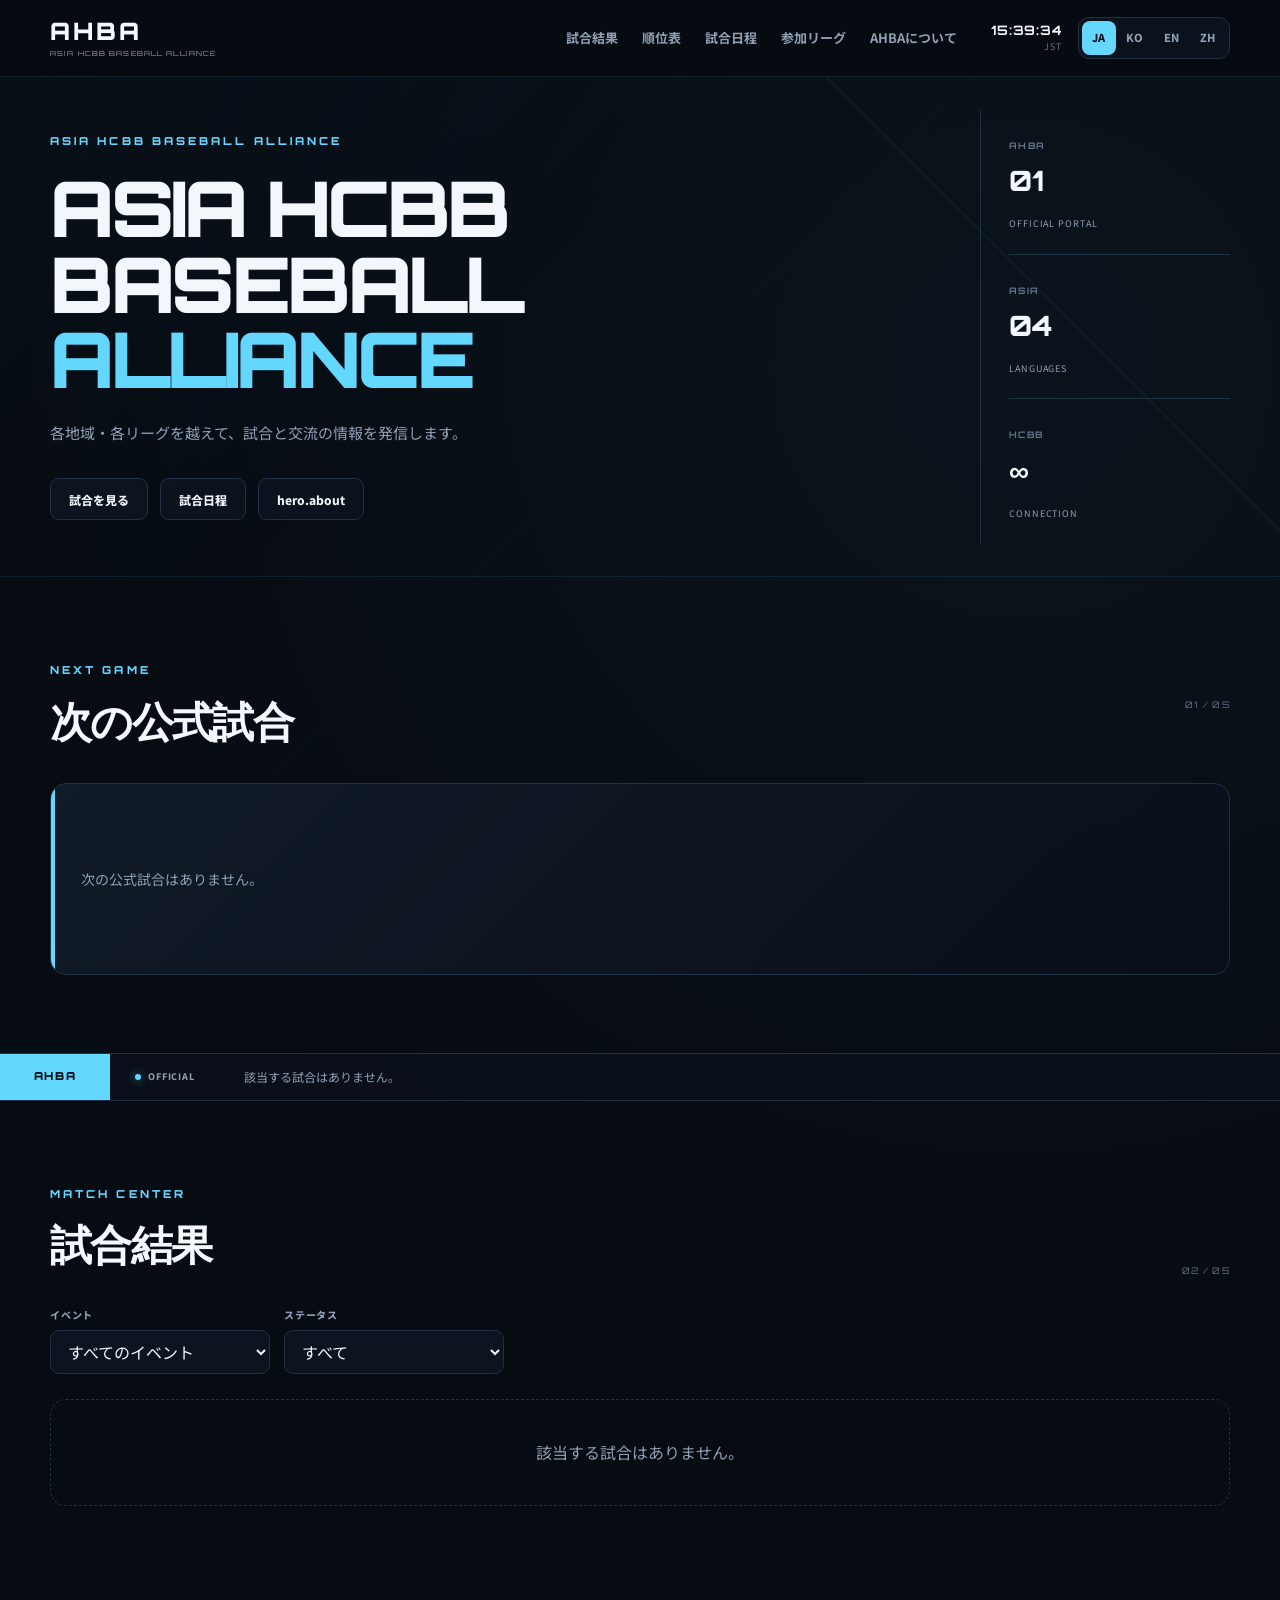
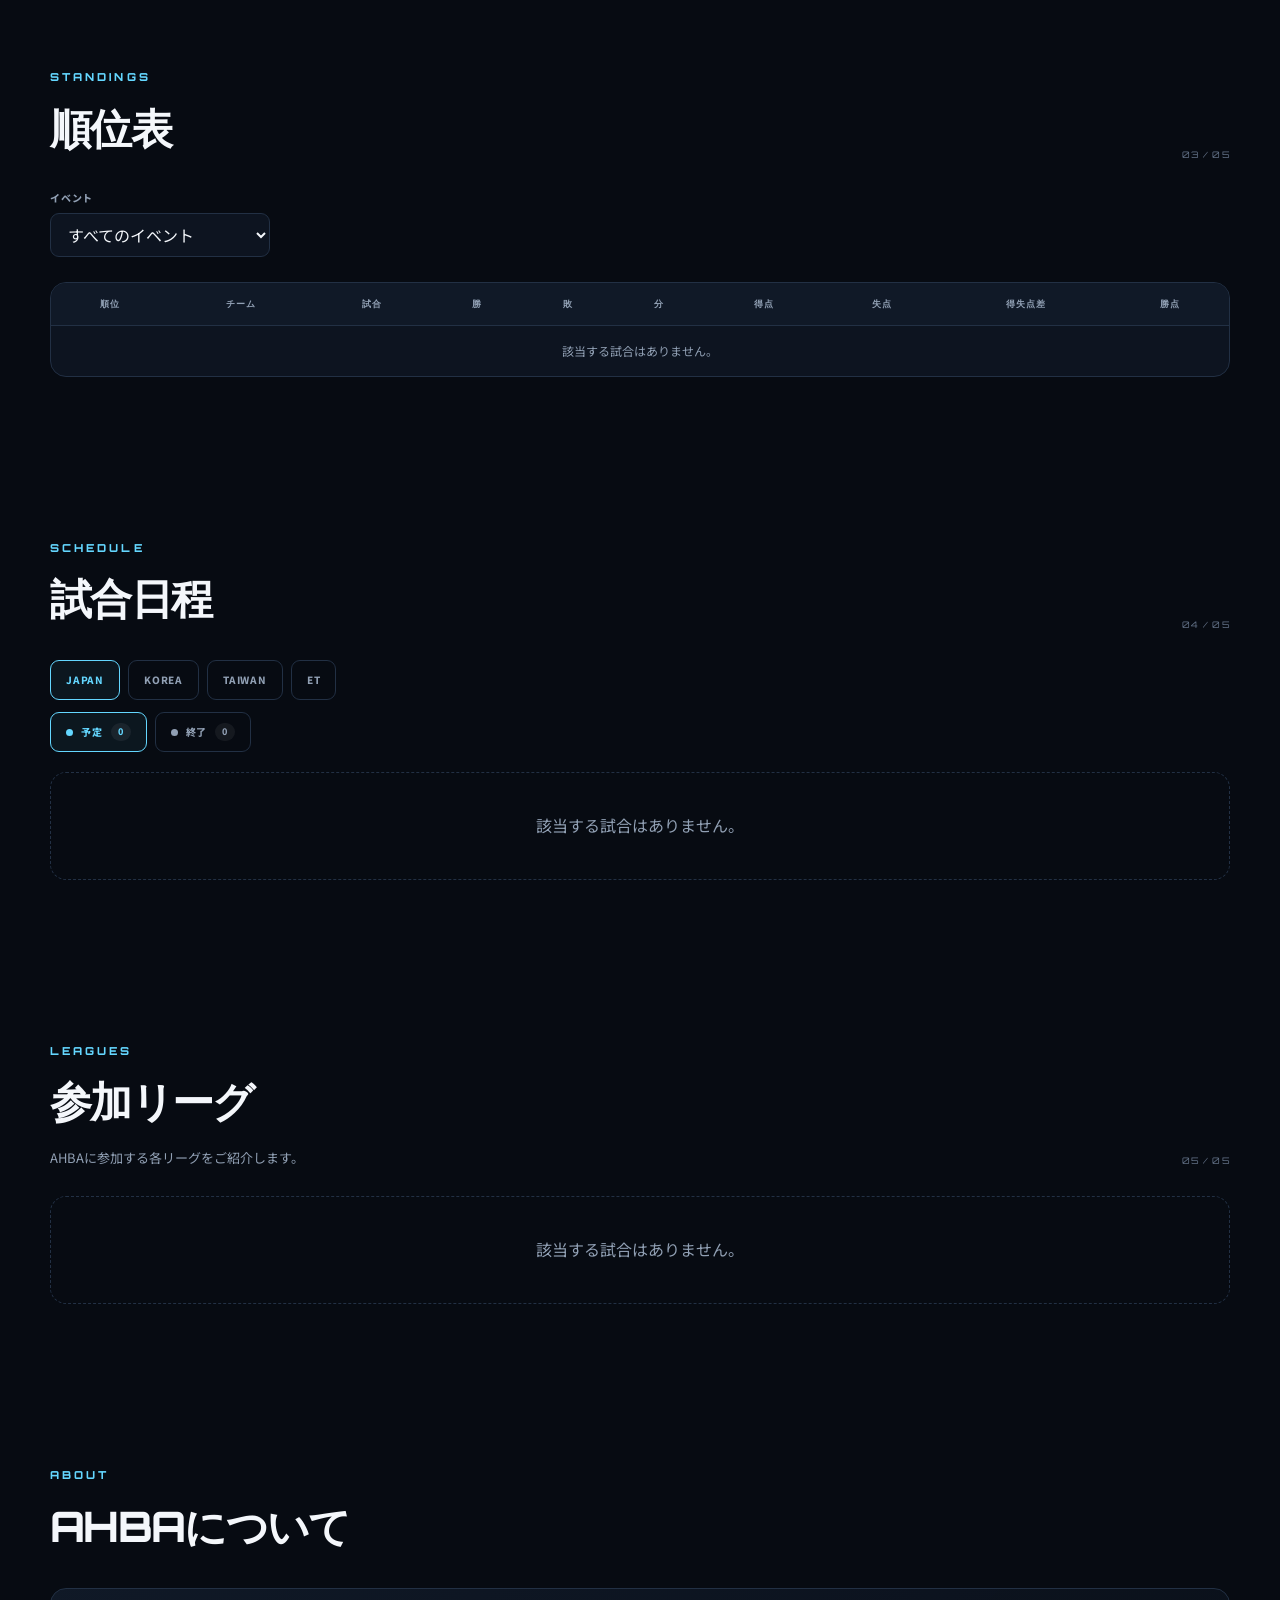
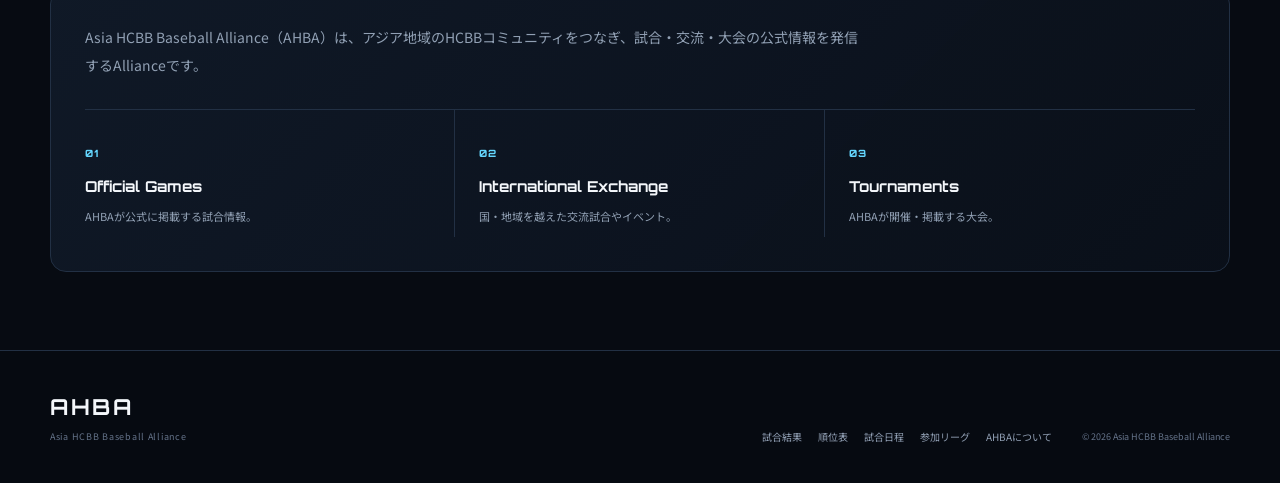
==== commit 29c2f6d7: "Update index.html" ====
--- a/index.html
+++ b/index.html
@@ -91,24 +91,18 @@
         </p>
 
         <div class="hero-actions">
-
-          <a
-            href="#games"
-            class="btn primary"
-            data-i18n="hero.games"
-          >
+          <a href="#games" class="btn btn-primary" data-i18n="hero.games">
             試合を見る
-          </a>
-
-          <a
-            href="#schedule"
-            class="btn"
-            data-i18n="hero.schedule"
-          >
+　　　     </a>
+
+          <a href="#schedule" class="btn btn-secondary" data-i18n="hero.schedule">
             試合日程
           </a>
 
-        </div>
+          <a href="#about" class="btn btn-secondary" data-i18n="hero.about">
+            AHBA詳細
+          </a>
+       </div>
 
       </div>
 
--- a/style.css
+++ b/style.css
@@ -1,1593 +1,2053 @@
+/* =========================================================
+   Asia HCBB Baseball Alliance
+   style.css
+   ========================================================= */
+
 :root {
   --bg: #070b12;
+  --bg-soft: #0a1019;
   --panel: #0d1420;
   --panel2: #111b29;
+
   --line: #223044;
+  --line-soft: rgba(100, 215, 255, .12);
 
   --text: #f4f7fb;
   --muted: #91a0b4;
+  --muted2: #65748a;
 
   --accent: #64d7ff;
   --accent2: #8b7cff;
 
   --green: #58e6a7;
   --red: #ff6e82;
-
-  --shadow: 0 18px 50px rgba(0, 0, 0, 0.28);
-  --radius: 14px;
-}
-
-
-/* =========================================
-   RESET
-========================================= */
+  --yellow: #ffd76a;
+
+  --radius: 16px;
+  --max-width: 1180px;
+}
+
 
 * {
   box-sizing: border-box;
 }
 
+
 html {
   scroll-behavior: smooth;
 }
+
 
 body {
   margin: 0;
   background:
     radial-gradient(
-      circle at 50% -10%,
-      rgba(100, 215, 255, 0.08),
-      transparent 38%
+      circle at 80% 10%,
+      rgba(100, 215, 255, .045),
+      transparent 30%
     ),
     var(--bg);
+
   color: var(--text);
+
   font-family:
+    "Noto Sans JP",
+    system-ui,
     -apple-system,
     BlinkMacSystemFont,
-    "Segoe UI",
-    "Noto Sans JP",
     sans-serif;
+
   line-height: 1.6;
 }
+
+
+body::before {
+  content: "";
+
+  position: fixed;
+
+  inset: 0;
+
+  pointer-events: none;
+
+  background:
+    linear-gradient(
+      135deg,
+      transparent 0%,
+      transparent 48%,
+      rgba(100, 215, 255, .018) 48.1%,
+      transparent 48.3%
+    );
+
+  z-index: -1;
+}
+
 
 a {
   color: inherit;
   text-decoration: none;
 }
 
+
 button,
 select {
   font: inherit;
 }
 
+
 button {
   cursor: pointer;
 }
 
-img {
-  max-width: 100%;
-}
-
-
-/* =========================================
-   HEADER
-========================================= */
 
 .site-header {
   position: sticky;
+
   top: 0;
-  z-index: 1000;
-
-  background: rgba(7, 11, 18, 0.9);
-  border-bottom: 1px solid rgba(34, 48, 68, 0.8);
-
-  backdrop-filter: blur(16px);
-  -webkit-backdrop-filter: blur(16px);
-}
+
+  z-index: 100;
+
+  background:
+    rgba(7, 11, 18, .92);
+
+  border-bottom:
+    1px solid
+    rgba(100, 215, 255, .12);
+
+  backdrop-filter:
+    blur(18px);
+}
+
 
 .header-inner {
-  width: min(1440px, calc(100% - 40px));
+  width: min(
+    calc(100% - 48px),
+    var(--max-width)
+  );
+
   min-height: 76px;
+
   margin: 0 auto;
 
   display: flex;
+
   align-items: center;
-  gap: 28px;
-}
-
-
-/* Brand */
+
+  gap: 34px;
+}
+
 
 .site-brand {
   display: flex;
+
   flex-direction: column;
-  justify-content: center;
-
-  min-width: 190px;
-}
+
+  flex-shrink: 0;
+
+  line-height: 1;
+}
+
 
 .site-brand-main {
-  font-size: 25px;
+  font-family: "Orbitron", sans-serif;
+
+  font-size: 24px;
+
   font-weight: 900;
-  letter-spacing: 0.08em;
-  line-height: 1;
-}
+
+  letter-spacing: .12em;
+}
+
 
 .site-brand-sub {
-  margin-top: 5px;
-
-  color: var(--muted);
-  font-size: 9px;
-  font-weight: 600;
-  letter-spacing: 0.12em;
+  margin-top: 7px;
+
+  color: var(--muted);
+
+  font-family: "Orbitron", sans-serif;
+
+  font-size: 7px;
+
+  letter-spacing: .16em;
+
   text-transform: uppercase;
 }
 
 
-/* Navigation */
-
 .main-nav {
   display: flex;
+
   align-items: center;
-  gap: 6px;
-
-  flex: 1;
-}
+
+  gap: 24px;
+
+  margin-left: auto;
+}
+
 
 .main-nav a {
-  padding: 9px 12px;
-
-  border-radius: 8px;
-
-  color: var(--muted);
+  color: var(--muted);
+
   font-size: 13px;
-  font-weight: 600;
+
+  font-weight: 700;
 
   transition:
-    color 0.2s ease,
-    background 0.2s ease;
-}
+    color .2s ease,
+    transform .2s ease;
+}
+
 
 .main-nav a:hover {
   color: var(--text);
-  background: rgba(255, 255, 255, 0.045);
-}
-
-
-/* Header right */
+
+  transform: translateY(-1px);
+}
+
 
 .header-right {
   display: flex;
+
   align-items: center;
-  gap: 18px;
-}
-
-
-/* Clock */
+
+  gap: 16px;
+
+  flex-shrink: 0;
+}
+
 
 .header-clock {
-  text-align: right;
-  white-space: nowrap;
-}
-
-#clock {
-  color: var(--text);
+  display: flex;
+
+  flex-direction: column;
+
+  align-items: flex-end;
+
+  line-height: 1.15;
+}
+
+
+.header-clock span {
+  font-family: "Orbitron", sans-serif;
+
   font-size: 13px;
+
   font-weight: 700;
-  letter-spacing: 0.05em;
-}
-
-#tz {
-  margin-top: 2px;
-
-  color: var(--muted);
+
+  letter-spacing: .06em;
+}
+
+
+.header-clock small {
+  margin-top: 4px;
+
+  color: var(--muted2);
+
   font-size: 9px;
-  letter-spacing: 0.06em;
-}
-
-
-/* Language */
+
+  letter-spacing: .08em;
+}
+
 
 .header-language {
   display: flex;
+
   align-items: center;
-  gap: 3px;
 
   padding: 3px;
 
-  border: 1px solid var(--line);
-  border-radius: 9px;
-
-  background: rgba(255, 255, 255, 0.025);
-}
+  border:
+    1px solid
+    var(--line);
+
+  border-radius: 11px;
+
+  background: rgba(13, 20, 32, .75);
+}
+
 
 .header-language button {
-  min-width: 30px;
-  height: 27px;
-
-  padding: 0 6px;
-
   border: 0;
-  border-radius: 6px;
+
+  border-radius: 8px;
+
+  padding: 8px 10px;
 
   background: transparent;
-  color: var(--muted);
-
-  font-size: 10px;
-  font-weight: 800;
-  letter-spacing: 0.04em;
-}
-
-.header-language button:hover {
-  color: var(--text);
-}
+
+  color: var(--muted);
+
+  font-size: 11px;
+
+  font-weight: 800;
+
+  letter-spacing: .05em;
+}
+
 
 .header-language button.active {
   background: var(--accent);
-  color: #061019;
-}
-
-
-/* =========================================
-   GENERAL
-========================================= */
+
+  color: #061018;
+}
+
 
 main {
-  width: 100%;
-}
-
-.section {
-  width: min(1240px, calc(100% - 40px));
-  margin: 0 auto;
-  padding: 90px 0;
-}
-
-.section-heading {
-  display: flex;
-  align-items: flex-end;
-  justify-content: space-between;
-
-  margin-bottom: 30px;
-}
-
-.section-label {
-  display: block;
-
-  margin-bottom: 7px;
-
-  color: var(--accent);
-  font-size: 10px;
-  font-weight: 800;
-  letter-spacing: 0.18em;
-}
-
-.section-heading h2,
-.game-section-heading h2,
-.league-section-heading h2 {
-  margin: 0;
-
-  font-size: clamp(25px, 3vw, 36px);
-  line-height: 1.2;
-  letter-spacing: -0.02em;
-}
-
-.loading {
-  padding: 40px 20px;
-
-  color: var(--muted);
-  text-align: center;
-}
-
-
-/* =========================================
-   HERO
-========================================= */
+  overflow: hidden;
+}
+
 
 .hero-section {
   position: relative;
 
   min-height: 500px;
 
-  display: flex;
+  border-bottom:
+    1px solid
+    rgba(100, 215, 255, .10);
+
+  display: flex;
+
   align-items: center;
-
-  overflow: hidden;
-
-  border-bottom: 1px solid var(--line);
-
-  background:
-    linear-gradient(
-      90deg,
-      rgba(7, 11, 18, 0.98),
-      rgba(7, 11, 18, 0.76),
-      rgba(7, 11, 18, 0.94)
-    ),
-    radial-gradient(
-      circle at 80% 45%,
-      rgba(139, 124, 255, 0.17),
-      transparent 32%
-    ),
-    radial-gradient(
-      circle at 65% 55%,
-      rgba(100, 215, 255, 0.12),
-      transparent 35%
-    );
-}
+}
+
 
 .hero-section::before {
   content: "";
 
   position: absolute;
+
   inset: 0;
-
-  pointer-events: none;
 
   background:
     linear-gradient(
       135deg,
-      transparent 0 45%,
-      rgba(100, 215, 255, 0.025) 45% 45.2%,
-      transparent 45.2% 100%
+      rgba(100, 215, 255, .025),
+      transparent 45%
     );
-}
-
-.hero-content {
-  position: relative;
-  z-index: 1;
-
-  width: min(1240px, calc(100% - 40px));
+
+  pointer-events: none;
+}
+
+
+.hero-section::after {
+  content: "";
+
+  position: absolute;
+
+  width: 680px;
+
+  height: 680px;
+
+  right: -360px;
+
+  top: -350px;
+
+  border:
+    1px solid
+    rgba(100, 215, 255, .08);
+
+  transform: rotate(45deg);
+
+  pointer-events: none;
+}
+
+
+.hero-grid {
+  width: min(
+    calc(100% - 48px),
+    var(--max-width)
+  );
+
   margin: 0 auto;
-}
-
-.hero-kicker {
-  margin-bottom: 20px;
-
+
+  display: grid;
+
+  grid-template-columns:
+    minmax(0, 1fr)
+    250px;
+
+  gap: 70px;
+
+  align-items: center;
+}
+
+
+.hero-kicker,
+.section-label {
   color: var(--accent);
+
+  font-family: "Orbitron", sans-serif;
+
   font-size: 11px;
-  font-weight: 800;
-  letter-spacing: 0.2em;
-}
+
+  font-weight: 800;
+
+  letter-spacing: .28em;
+}
+
 
 .hero-title {
+  margin: 20px 0 22px;
+
+  font-family: "Orbitron", sans-serif;
+
+  font-size:
+    clamp(42px, 6vw, 78px);
+
+  font-weight: 900;
+
+  line-height: .98;
+
+  letter-spacing: -.045em;
+
+  max-width: 820px;
+}
+
+
+.hero-title span {
+  color: var(--accent);
+}
+
+
+.hero-description {
+  max-width: 660px;
+
   margin: 0;
 
-  max-width: 850px;
-
-  font-size: clamp(44px, 7vw, 86px);
-  font-weight: 900;
-  line-height: 0.98;
-  letter-spacing: -0.045em;
-}
-
-.hero-description {
-  max-width: 680px;
-
-  margin: 28px 0 0;
-
-  color: var(--muted);
+  color: var(--muted);
+
   font-size: 15px;
-  line-height: 1.9;
-}
-
-
-/* =========================================
-   NEXT GAME
-========================================= */
-
-.next-game-section {
-  padding-top: 65px;
-}
+
+  line-height: 2;
+}
+
+
+.hero-actions {
+  display: flex;
+
+  gap: 12px;
+
+  margin-top: 30px;
+}
+
+
+.btn {
+  display: inline-flex;
+
+  align-items: center;
+
+  justify-content: center;
+
+  min-height: 42px;
+
+  padding: 0 18px;
+
+  border:
+    1px solid
+    var(--line);
+
+  border-radius: 9px;
+
+  background: rgba(13, 20, 32, .8);
+
+  color: var(--text);
+
+  font-size: 12px;
+
+  font-weight: 800;
+
+  transition:
+    background .2s ease,
+    border-color .2s ease,
+    transform .2s ease;
+}
+
+
+.btn:hover {
+  transform: translateY(-1px);
+
+  border-color: var(--accent);
+}
+
+
+.btn.primary {
+  background: var(--accent);
+
+  border-color: var(--accent);
+
+  color: #061018;
+}
+
+
+.hero-side {
+  display: flex;
+
+  flex-direction: column;
+
+  border-left:
+    1px solid
+    var(--line);
+
+  padding-left: 28px;
+}
+
+
+.hero-stat {
+  padding: 20px 0;
+
+  border-bottom:
+    1px solid
+    var(--line);
+}
+
+
+.hero-stat:last-child {
+  border-bottom: 0;
+}
+
+
+.hero-stat span {
+  color: var(--muted2);
+
+  font-family: "Orbitron", sans-serif;
+
+  font-size: 9px;
+
+  font-weight: 700;
+
+  letter-spacing: .15em;
+}
+
+
+.hero-stat strong {
+  display: block;
+
+  margin: 4px 0;
+
+  font-family: "Orbitron", sans-serif;
+
+  font-size: 28px;
+
+  font-weight: 800;
+}
+
+
+.hero-stat small {
+  color: var(--muted);
+
+  font-size: 9px;
+
+  letter-spacing: .1em;
+}
+
+
+.section {
+  width: min(
+    calc(100% - 48px),
+    var(--max-width)
+  );
+
+  margin: 0 auto;
+
+  padding: 78px 0;
+}
+
+
+.section-heading {
+  display: flex;
+
+  align-items: flex-end;
+
+  justify-content: space-between;
+
+  gap: 20px;
+
+  margin-bottom: 28px;
+}
+
+
+.section-heading.split {
+  align-items: center;
+}
+
+
+.section-heading h2 {
+  margin: 7px 0 0;
+
+  font-family: "Orbitron", sans-serif;
+
+  font-size: clamp(28px, 4vw, 42px);
+
+  font-weight: 800;
+
+  letter-spacing: -.04em;
+}
+
+
+.section-index {
+  color: var(--muted2);
+
+  font-family: "Orbitron", sans-serif;
+
+  font-size: 9px;
+
+  letter-spacing: .15em;
+}
+
+
+.section-description {
+  margin: 12px 0 0;
+
+  color: var(--muted);
+
+  font-size: 13px;
+}
+
 
 .next-game-card {
-  min-height: 220px;
-
-  border: 1px solid var(--line);
+  min-height: 190px;
+
+  border:
+    1px solid
+    var(--line);
+
   border-radius: var(--radius);
 
   background:
     linear-gradient(
       135deg,
-      rgba(100, 215, 255, 0.06),
-      rgba(139, 124, 255, 0.04)
-    ),
-    var(--panel);
-
-  box-shadow: var(--shadow);
+      rgba(17, 27, 41, .96),
+      rgba(10, 16, 26, .96)
+    );
+
   overflow: hidden;
-}
-
-
-/* Generic dynamically generated game card */
-
-.game-card {
+
   position: relative;
-
-  border: 1px solid var(--line);
-  border-radius: var(--radius);
-
-  background: var(--panel);
-
-  overflow: hidden;
-
-  transition:
-    transform 0.2s ease,
-    border-color 0.2s ease,
-    background 0.2s ease;
-}
-
-.game-card:hover {
-  transform: translateY(-3px);
-
-  border-color: rgba(100, 215, 255, 0.4);
-
-  background: var(--panel2);
-}
-
-.game-card a {
+}
+
+
+.next-game-card::before {
+  content: "";
+
+  position: absolute;
+
+  left: 0;
+
+  top: 0;
+
+  bottom: 0;
+
+  width: 4px;
+
+  background: var(--accent);
+}
+
+
+.next-game-inner {
+  padding: 28px 32px;
+
+  display: grid;
+
+  grid-template-columns:
+    170px
+    minmax(0, 1fr)
+    170px;
+
+  align-items: center;
+
+  gap: 25px;
+}
+
+
+.next-game-meta {
+  color: var(--muted);
+
+  font-size: 11px;
+
+  line-height: 1.8;
+}
+
+
+.next-game-meta strong {
   display: block;
-  padding: 22px;
-}
-
-.game-card-event {
+
+  color: var(--text);
+
+  font-family: "Orbitron", sans-serif;
+
+  font-size: 13px;
+}
+
+
+.next-game-match {
+  text-align: center;
+}
+
+
+.next-game-teams {
+  display: flex;
+
+  align-items: center;
+
+  justify-content: center;
+
+  gap: 24px;
+}
+
+
+.next-team {
+  font-family: "Orbitron", sans-serif;
+
+  font-size: clamp(18px, 3vw, 28px);
+
+  font-weight: 800;
+
+  line-height: 1.2;
+}
+
+
+.next-vs {
   color: var(--accent);
+
+  font-family: "Orbitron", sans-serif;
+
+  font-size: 11px;
+
+  font-weight: 800;
+}
+
+
+.next-game-time {
+  margin-top: 14px;
+
+  color: var(--muted);
+
+  font-size: 12px;
+}
+
+
+.next-game-status {
+  justify-self: end;
+
+  padding: 7px 11px;
+
+  border:
+    1px solid
+    rgba(88, 230, 167, .3);
+
+  border-radius: 99px;
+
+  color: var(--green);
+
   font-size: 10px;
-  font-weight: 800;
-  letter-spacing: 0.12em;
-  text-transform: uppercase;
-}
-
-.game-card-round {
-  margin-top: 4px;
-
-  color: var(--muted);
-  font-size: 11px;
-}
-
-.game-card-date {
-  margin-top: 15px;
-
-  color: var(--muted);
-  font-size: 11px;
-}
-
-.game-card-teams {
-  display: grid;
-  grid-template-columns: 1fr auto 1fr;
+
+  font-weight: 800;
+
+  letter-spacing: .08em;
+}
+
+
+.next-game-status.finished {
+  color: var(--muted);
+
+  border-color: var(--line);
+}
+
+
+.next-game-empty {
+  min-height: 190px;
+
+  display: flex;
+
   align-items: center;
 
-  gap: 14px;
-
-  margin-top: 20px;
-}
-
-.game-card-team {
-  font-size: 15px;
-  font-weight: 800;
-}
-
-.game-card-team.home {
-  text-align: right;
-}
-
-.game-card-vs {
-  color: var(--muted);
-  font-size: 10px;
-  font-weight: 800;
-}
-
-.game-card-score {
-  margin-top: 3px;
-
-  font-size: 24px;
-  font-weight: 900;
-}
-
-
-/* =========================================
-   TICKER
-========================================= */
+  padding: 30px;
+
+  color: var(--muted);
+
+  font-size: 14px;
+}
+
 
 .ticker-section {
   width: 100%;
 
-  display: flex;
-  align-items: stretch;
-
-  border-top: 1px solid var(--line);
-  border-bottom: 1px solid var(--line);
+  min-height: 48px;
+
+  display: grid;
+
+  grid-template-columns:
+    110px
+    110px
+    minmax(0, 1fr);
+
+  align-items: center;
+
+  border-top:
+    1px solid
+    var(--line);
+
+  border-bottom:
+    1px solid
+    var(--line);
+
+  background:
+    rgba(13, 20, 32, .55);
+}
+
+
+.ticker-label {
+  height: 100%;
+
+  display: flex;
+
+  align-items: center;
+
+  justify-content: center;
+
+  background: var(--accent);
+
+  color: #061018;
+
+  font-family: "Orbitron", sans-serif;
+
+  font-size: 11px;
+
+  font-weight: 900;
+
+  letter-spacing: .15em;
+}
+
+
+.ticker-live {
+  display: flex;
+
+  align-items: center;
+
+  justify-content: center;
+
+  gap: 7px;
+
+  color: var(--muted);
+
+  font-size: 9px;
+
+  font-weight: 800;
+
+  letter-spacing: .1em;
+}
+
+
+.live-dot {
+  width: 6px;
+
+  height: 6px;
+
+  border-radius: 50%;
+
+  background: var(--accent);
+
+  box-shadow:
+    0 0 10px
+    rgba(100, 215, 255, .65);
+}
+
+
+.ticker-content {
+  padding: 0 24px;
+
+  color: var(--muted);
+
+  font-size: 12px;
+
+  white-space: nowrap;
+
+  overflow: hidden;
+
+  text-overflow: ellipsis;
+}
+
+
+.filter-bar {
+  display: flex;
+
+  gap: 14px;
+
+  margin-bottom: 25px;
+}
+
+
+.filter-group {
+  display: flex;
+
+  flex-direction: column;
+
+  gap: 7px;
+
+  min-width: 220px;
+}
+
+
+.filter-group label {
+  color: var(--muted);
+
+  font-size: 10px;
+
+  font-weight: 800;
+
+  letter-spacing: .08em;
+}
+
+
+select {
+  min-height: 44px;
+
+  padding:
+    0 36px
+    0 13px;
+
+  border:
+    1px solid
+    var(--line);
+
+  border-radius: 9px;
 
   background: var(--panel);
-}
-
-.ticker-label {
-  display: flex;
-  align-items: center;
-
-  padding: 0 24px;
-
-  background: var(--accent);
-  color: #061019;
-
-  font-size: 11px;
-  font-weight: 900;
-  letter-spacing: 0.12em;
-}
-
-.ticker-content {
-  flex: 1;
-
-  padding: 13px 24px;
-
-  color: var(--muted);
-  font-size: 12px;
-}
-
-
-/* =========================================
-   FILTER
-========================================= */
-
-.filter-bar {
-  display: flex;
-  flex-wrap: wrap;
-  align-items: flex-end;
-  gap: 12px;
-
-  margin-bottom: 24px;
-}
-
-.filter-group {
-  display: flex;
-  flex-direction: column;
-  gap: 7px;
-}
-
-.filter-group label {
-  color: var(--muted);
-  font-size: 10px;
-  font-weight: 700;
-  letter-spacing: 0.06em;
-}
-
-.filter-group select {
-  min-width: 190px;
-
-  padding: 10px 34px 10px 12px;
-
-  border: 1px solid var(--line);
-  border-radius: 8px;
+
+  color: var(--text);
 
   outline: none;
-
-  background: var(--panel);
-  color: var(--text);
-
-  font-size: 12px;
-
-  cursor: pointer;
-}
-
-.filter-group select:focus {
+}
+
+
+select:focus {
   border-color: var(--accent);
 }
 
-
-/* =========================================
-   GAMES GRID
-========================================= */
 
 .games-grid {
   display: grid;
-  grid-template-columns: repeat(3, minmax(0, 1fr));
+
+  grid-template-columns:
+    repeat(3, minmax(0, 1fr));
+
   gap: 16px;
 }
 
 
-/* =========================================
-   STANDINGS
-========================================= */
+.game-card {
+  display: flex;
+
+  flex-direction: column;
+
+  min-height: 250px;
+
+  border:
+    1px solid
+    var(--line);
+
+  border-radius: var(--radius);
+
+  background:
+    linear-gradient(
+      145deg,
+      rgba(17, 27, 41, .96),
+      rgba(10, 16, 26, .96)
+    );
+
+  overflow: hidden;
+
+  transition:
+    border-color .2s ease,
+    transform .2s ease;
+}
+
+
+.game-card:hover {
+  transform: translateY(-2px);
+
+  border-color:
+    rgba(100, 215, 255, .4);
+}
+
+
+.game-card-top {
+  display: flex;
+
+  align-items: center;
+
+  justify-content: space-between;
+
+  gap: 10px;
+
+  padding: 14px 16px;
+
+  border-bottom:
+    1px solid
+    var(--line);
+}
+
+
+.game-event {
+  color: var(--accent);
+
+  font-family: "Orbitron", sans-serif;
+
+  font-size: 8px;
+
+  font-weight: 800;
+
+  letter-spacing: .13em;
+}
+
+
+.game-status {
+  padding: 4px 7px;
+
+  border-radius: 5px;
+
+  background:
+    rgba(88, 230, 167, .08);
+
+  color: var(--green);
+
+  font-size: 8px;
+
+  font-weight: 800;
+}
+
+
+.game-status.finished {
+  background:
+    rgba(145, 160, 180, .08);
+
+  color: var(--muted);
+}
+
+
+.game-status.live {
+  color: var(--red);
+
+  background:
+    rgba(255, 110, 130, .08);
+}
+
+
+.game-card-body {
+  padding: 22px 18px;
+
+  flex: 1;
+
+  display: flex;
+
+  flex-direction: column;
+
+  justify-content: center;
+}
+
+
+.game-round {
+  margin-bottom: 12px;
+
+  color: var(--muted2);
+
+  font-size: 10px;
+}
+
+
+.game-match {
+  display: grid;
+
+  grid-template-columns:
+    minmax(0, 1fr)
+    45px
+    minmax(0, 1fr);
+
+  align-items: center;
+
+  gap: 8px;
+}
+
+
+.game-team {
+  font-family: "Orbitron", sans-serif;
+
+  font-size: 13px;
+
+  font-weight: 800;
+
+  line-height: 1.35;
+}
+
+
+.game-team.home {
+  text-align: right;
+}
+
+
+.game-score {
+  text-align: center;
+
+  font-family: "Orbitron", sans-serif;
+
+  font-size: 18px;
+
+  font-weight: 900;
+}
+
+
+.game-score span {
+  display: block;
+
+  color: var(--muted2);
+
+  font-size: 8px;
+
+  font-weight: 700;
+}
+
+
+.game-card-bottom {
+  display: flex;
+
+  align-items: center;
+
+  justify-content: space-between;
+
+  gap: 10px;
+
+  padding: 12px 16px;
+
+  border-top:
+    1px solid
+    var(--line);
+
+  color: var(--muted);
+
+  font-size: 10px;
+}
+
+
+.game-detail-link {
+  color: var(--accent);
+
+  font-weight: 800;
+}
+
+
+.no-games {
+  grid-column: 1 / -1;
+
+  padding: 40px 20px;
+
+  border:
+    1px dashed
+    var(--line);
+
+  border-radius: var(--radius);
+
+  color: var(--muted);
+
+  text-align: center;
+}
+
 
 .table-wrapper {
   width: 100%;
 
   overflow-x: auto;
 
-  border: 1px solid var(--line);
+  border:
+    1px solid
+    var(--line);
+
   border-radius: var(--radius);
 
   background: var(--panel);
 }
 
-.standings-table,
-.game-innings-table,
-.game-pitching-table {
+
+.standings-table {
   width: 100%;
 
+  min-width: 780px;
+
   border-collapse: collapse;
+}
+
+
+.standings-table th {
+  padding: 14px 12px;
+
+  background:
+    rgba(17, 27, 41, .85);
+
+  color: var(--muted);
+
+  font-family: "Orbitron", sans-serif;
+
+  font-size: 9px;
+
+  letter-spacing: .08em;
 
   white-space: nowrap;
 }
 
-.standings-table th,
-.standings-table td,
-.game-innings-table th,
-.game-innings-table td,
-.game-pitching-table th,
-.game-pitching-table td {
-  padding: 14px 15px;
-
-  border-bottom: 1px solid var(--line);
+
+.standings-table td {
+  padding: 15px 12px;
+
+  border-top:
+    1px solid
+    var(--line);
+
+  font-size: 12px;
 
   text-align: center;
-
-  font-size: 12px;
-}
-
-.standings-table thead th,
-.game-innings-table thead th,
-.game-pitching-table thead th {
-  color: var(--muted);
-
-  background: rgba(255, 255, 255, 0.025);
-
-  font-size: 10px;
-  font-weight: 800;
-  letter-spacing: 0.08em;
-}
-
-.standings-table tbody tr:last-child td,
-.standings-table tbody tr:last-child th,
-.game-innings-table tbody tr:last-child td,
-.game-innings-table tbody tr:last-child th,
-.game-pitching-table tbody tr:last-child td,
-.game-pitching-table tbody tr:last-child th {
-  border-bottom: 0;
-}
-
-.standings-table tbody tr:hover {
-  background: rgba(255, 255, 255, 0.025);
-}
-
-.standings-table th:nth-child(2),
+}
+
+
 .standings-table td:nth-child(2) {
   text-align: left;
-}
-
-.standings-table tbody th {
-  font-weight: 800;
-}
-
-
-/* =========================================
-   SCHEDULE
-========================================= */
-
-.schedule-zone-tabs {
-  display: flex;
+
+  font-weight: 800;
+}
+
+
+.standing-rank {
+  color: var(--accent);
+
+  font-family: "Orbitron", sans-serif;
+
+  font-weight: 800;
+}
+
+
+.schedule-zone-tabs,
+.schedule-status-tabs {
+  display: flex;
+
   flex-wrap: wrap;
-  gap: 6px;
+
+  gap: 8px;
 
   margin-bottom: 12px;
 }
 
-.schedule-zone-tabs button {
-  padding: 8px 14px;
-
-  border: 1px solid var(--line);
-  border-radius: 8px;
+
+.schedule-zone-tabs button,
+.schedule-status-tabs button {
+  min-height: 40px;
+
+  padding: 0 15px;
+
+  border:
+    1px solid
+    var(--line);
+
+  border-radius: 9px;
 
   background: transparent;
+
   color: var(--muted);
 
   font-size: 10px;
-  font-weight: 800;
-  letter-spacing: 0.04em;
-
-  transition:
-    background 0.2s ease,
-    color 0.2s ease,
-    border-color 0.2s ease;
-}
-
-.schedule-zone-tabs button:hover {
-  color: var(--text);
-}
-
-.schedule-zone-tabs button.active {
+
+  font-weight: 800;
+
+  letter-spacing: .08em;
+}
+
+
+.schedule-zone-tabs button.active,
+.schedule-status-tabs button.active {
   border-color: var(--accent);
 
-  background: rgba(100, 215, 255, 0.08);
   color: var(--accent);
-}
-
-
-.schedule-status-tabs {
-  display: flex;
-  gap: 6px;
-
-  margin-bottom: 18px;
-}
+
+  background:
+    rgba(100, 215, 255, .06);
+}
+
 
 .schedule-status-tabs button {
-  display: flex;
+  display: inline-flex;
+
   align-items: center;
+
   gap: 8px;
-
-  padding: 9px 14px;
-
-  border: 1px solid var(--line);
-  border-radius: 8px;
-
-  background: transparent;
-  color: var(--muted);
-
-  font-size: 11px;
-  font-weight: 700;
-}
-
-.schedule-status-tabs button.active {
-  border-color: rgba(100, 215, 255, 0.4);
-
-  background: rgba(100, 215, 255, 0.06);
-
-  color: var(--text);
-}
+}
+
 
 .status-dot {
   width: 7px;
+
   height: 7px;
 
-  display: inline-block;
-
   border-radius: 50%;
-}
+
+  background: var(--muted2);
+}
+
 
 .upcoming-dot {
   background: var(--accent);
 }
 
+
 .finished-dot {
   background: var(--muted);
 }
 
+
 .schedule-count {
-  min-width: 19px;
-  height: 19px;
-
-  display: inline-flex;
-  align-items: center;
-  justify-content: center;
-
-  border-radius: 50%;
-
-  background: rgba(255, 255, 255, 0.07);
+  min-width: 20px;
+
+  padding: 2px 5px;
+
+  border-radius: 99px;
+
+  background: rgba(255,255,255,.06);
+
+  text-align: center;
 
   font-size: 9px;
 }
 
+
 .schedule-list {
   display: flex;
+
   flex-direction: column;
-  gap: 8px;
-}
+
+  gap: 10px;
+
+  margin-top: 20px;
+}
+
 
 .schedule-item {
   display: grid;
-  grid-template-columns: 150px 1fr auto;
+
+  grid-template-columns:
+    145px
+    minmax(0, 1fr)
+    150px;
+
   align-items: center;
+
   gap: 20px;
 
   padding: 18px 20px;
 
-  border: 1px solid var(--line);
-  border-radius: 11px;
+  border:
+    1px solid
+    var(--line);
+
+  border-radius: 12px;
 
   background: var(--panel);
 
   transition:
-    border-color 0.2s ease,
-    background 0.2s ease;
-}
+    border-color .2s ease;
+}
+
 
 .schedule-item:hover {
-  border-color: rgba(100, 215, 255, 0.35);
-  background: var(--panel2);
-}
+  border-color:
+    rgba(100, 215, 255, .35);
+}
+
 
 .schedule-date {
   color: var(--muted);
-  font-size: 11px;
-}
-
-.schedule-event {
+
+  font-family: "Orbitron", sans-serif;
+
+  font-size: 10px;
+
+  line-height: 1.7;
+}
+
+
+.schedule-date strong {
+  display: block;
+
+  color: var(--text);
+
+  font-size: 16px;
+}
+
+
+.schedule-match {
+  display: flex;
+
+  align-items: center;
+
+  gap: 12px;
+}
+
+
+.schedule-team {
+  font-size: 13px;
+
+  font-weight: 800;
+}
+
+
+.schedule-vs {
   color: var(--accent);
+
+  font-family: "Orbitron", sans-serif;
+
+  font-size: 9px;
+
+  font-weight: 800;
+}
+
+
+.schedule-info {
+  text-align: right;
+
+  color: var(--muted);
+
   font-size: 10px;
-  font-weight: 800;
-  letter-spacing: 0.08em;
-}
-
-.schedule-teams {
-  margin-top: 4px;
-
-  font-size: 13px;
-  font-weight: 700;
-}
-
-.schedule-score {
-  min-width: 60px;
-
-  text-align: right;
-
-  font-size: 16px;
-  font-weight: 900;
-}
-
-
-/* =========================================
-   LEAGUES
-========================================= */
+
+  line-height: 1.8;
+}
+
+
+.schedule-info strong {
+  display: block;
+
+  color: var(--text);
+
+  font-family: "Orbitron", sans-serif;
+
+  font-size: 12px;
+}
+
 
 .league-cards {
   display: grid;
-  grid-template-columns: repeat(3, minmax(0, 1fr));
+
+  grid-template-columns:
+    repeat(3, minmax(0, 1fr));
+
   gap: 16px;
 }
 
+
 .league-card {
-  border: 1px solid var(--line);
+  min-height: 190px;
+
+  padding: 24px;
+
+  border:
+    1px solid
+    var(--line);
+
   border-radius: var(--radius);
 
-  background: var(--panel);
-
-  overflow: hidden;
+  background:
+    linear-gradient(
+      145deg,
+      rgba(17, 27, 41, .95),
+      rgba(10, 16, 26, .95)
+    );
 
   transition:
-    transform 0.2s ease,
-    border-color 0.2s ease;
-}
+    transform .2s ease,
+    border-color .2s ease;
+}
+
 
 .league-card:hover {
-  transform: translateY(-3px);
-
-  border-color: rgba(100, 215, 255, 0.4);
-}
-
-.league-card a {
-  display: block;
-  padding: 24px;
-}
-
-.league-card-region {
+  transform: translateY(-2px);
+
+  border-color:
+    rgba(100, 215, 255, .4);
+}
+
+
+.league-card-top {
+  display: flex;
+
+  align-items: center;
+
+  justify-content: space-between;
+
+  margin-bottom: 24px;
+}
+
+
+.league-code {
   color: var(--accent);
+
+  font-family: "Orbitron", sans-serif;
+
   font-size: 10px;
-  font-weight: 800;
-  letter-spacing: 0.12em;
-  text-transform: uppercase;
-}
-
-.league-card-name {
-  margin-top: 10px;
-
-  font-size: 22px;
-  font-weight: 900;
-  line-height: 1.2;
-}
-
-.league-card-country {
-  margin-top: 8px;
-
-  color: var(--muted);
+
+  font-weight: 800;
+
+  letter-spacing: .16em;
+}
+
+
+.league-region {
+  color: var(--muted2);
+
+  font-size: 9px;
+}
+
+
+.league-card h3 {
+  margin: 0 0 8px;
+
+  font-family: "Orbitron", sans-serif;
+
+  font-size: 18px;
+
+  font-weight: 800;
+}
+
+
+.league-card p {
+  margin: 0;
+
+  color: var(--muted);
+
   font-size: 11px;
-}
-
-.league-card-description {
-  margin-top: 17px;
-
-  color: var(--muted);
-  font-size: 12px;
-  line-height: 1.75;
-}
-
-
-/* =========================================
-   ABOUT
-========================================= */
+
+  line-height: 1.8;
+}
+
+
+.league-card-link {
+  display: inline-block;
+
+  margin-top: 18px;
+
+  color: var(--accent);
+
+  font-size: 10px;
+
+  font-weight: 800;
+}
+
 
 .about-content {
-  padding: 30px;
-
-  border: 1px solid var(--line);
+  border:
+    1px solid
+    var(--line);
+
   border-radius: var(--radius);
 
   background:
     linear-gradient(
       135deg,
-      rgba(100, 215, 255, 0.035),
-      rgba(139, 124, 255, 0.035)
-    ),
-    var(--panel);
-}
-
-.about-content > p {
-  max-width: 800px;
+      rgba(17, 27, 41, .92),
+      rgba(10, 16, 26, .96)
+    );
+
+  padding: 34px;
+}
+
+
+.about-lead {
+  max-width: 780px;
 
   margin: 0;
 
   color: var(--muted);
+
   font-size: 14px;
-  line-height: 1.9;
-}
+
+  line-height: 2;
+}
+
 
 .about-grid {
   display: grid;
-  grid-template-columns: repeat(3, minmax(0, 1fr));
-
-  margin-top: 35px;
-
-  border-top: 1px solid var(--line);
-}
+
+  grid-template-columns:
+    repeat(3, minmax(0, 1fr));
+
+  margin-top: 30px;
+
+  border-top:
+    1px solid
+    var(--line);
+}
+
 
 .about-item {
-  padding: 25px;
-
-  border-right: 1px solid var(--line);
-}
+  padding: 28px 24px 10px;
+
+  border-right:
+    1px solid
+    var(--line);
+}
+
+
+.about-item:first-child {
+  padding-left: 0;
+}
+
 
 .about-item:last-child {
   border-right: 0;
-}
+
+  padding-right: 0;
+}
+
 
 .about-number {
   color: var(--accent);
-  font-size: 11px;
-  font-weight: 900;
-  letter-spacing: 0.08em;
-}
+
+  font-family: "Orbitron", sans-serif;
+
+  font-size: 10px;
+
+  font-weight: 800;
+
+  letter-spacing: .12em;
+}
+
 
 .about-item h3 {
   margin: 12px 0 8px;
 
-  font-size: 17px;
-}
+  font-family: "Orbitron", sans-serif;
+
+  font-size: 15px;
+}
+
 
 .about-item p {
   margin: 0;
 
   color: var(--muted);
-  font-size: 12px;
-}
-
-
-/* =========================================
-   FOOTER
-========================================= */
+
+  font-size: 11px;
+
+  line-height: 1.8;
+}
+
+
+.loading {
+  padding: 35px;
+
+  color: var(--muted);
+
+  text-align: center;
+}
+
 
 .site-footer {
-  margin-top: 40px;
-
-  border-top: 1px solid var(--line);
-
-  background: #05080d;
-}
+  border-top:
+    1px solid
+    var(--line);
+
+  background:
+    rgba(7, 11, 18, .9);
+}
+
 
 .footer-inner {
-  width: min(1240px, calc(100% - 40px));
-  min-height: 110px;
+  width: min(
+    calc(100% - 48px),
+    var(--max-width)
+  );
+
   margin: 0 auto;
 
-  display: flex;
-  align-items: center;
-  justify-content: space-between;
-  gap: 25px;
-}
+  padding: 38px 0;
+
+  display: grid;
+
+  grid-template-columns:
+    1fr
+    auto
+    auto;
+
+  align-items: end;
+
+  gap: 30px;
+}
+
 
 .footer-brand {
   display: flex;
+
   flex-direction: column;
 }
 
+
 .footer-brand strong {
-  font-size: 18px;
-  letter-spacing: 0.08em;
-}
+  font-family: "Orbitron", sans-serif;
+
+  font-size: 22px;
+
+  letter-spacing: .12em;
+}
+
 
 .footer-brand span {
-  margin-top: 3px;
-
-  color: var(--muted);
+  margin-top: 6px;
+
+  color: var(--muted2);
+
   font-size: 9px;
-  letter-spacing: 0.08em;
-}
+
+  letter-spacing: .08em;
+}
+
 
 .footer-links {
   display: flex;
+
   flex-wrap: wrap;
+
   gap: 16px;
 }
 
+
 .footer-links a {
   color: var(--muted);
-  font-size: 11px;
-}
+
+  font-size: 10px;
+}
+
 
 .footer-links a:hover {
-  color: var(--text);
-}
+  color: var(--accent);
+}
+
 
 .footer-copy {
-  color: var(--muted);
+  color: var(--muted2);
+
   font-size: 9px;
 }
 
 
-/* =========================================
-   GAME PAGE
-========================================= */
-
-.game-page,
-.league-page {
-  width: 100%;
-}
-
-.game-page-top,
-.league-page-top {
-  width: min(1100px, calc(100% - 40px));
-
-  margin: 0 auto;
-
-  padding-top: 35px;
-}
-
-.back-link {
-  display: inline-flex;
-  align-items: center;
-
-  color: var(--muted);
-
-  font-size: 11px;
-  font-weight: 700;
-
-  transition: color 0.2s ease;
-}
-
-.back-link:hover {
-  color: var(--accent);
-}
-
-
-/* Game header */
-
-.game-header-section {
-  width: min(1100px, calc(100% - 40px));
-
-  margin: 25px auto 0;
-
-  padding: 30px 0;
-
-  border-bottom: 1px solid var(--line);
-}
-
-.game-event {
-  color: var(--accent);
-
-  font-size: 11px;
-  font-weight: 900;
-  letter-spacing: 0.16em;
-  text-transform: uppercase;
-}
-
-.game-round {
-  margin-top: 6px;
-
-  color: var(--muted);
-  font-size: 12px;
-}
-
-.game-date {
-  margin-top: 12px;
-
-  color: var(--muted);
-  font-size: 11px;
-}
-
-.game-status {
-  display: inline-flex;
-
-  margin-top: 13px;
-  padding: 5px 9px;
-
-  border: 1px solid var(--line);
-  border-radius: 6px;
-
-  color: var(--muted);
-
-  font-size: 9px;
-  font-weight: 800;
-}
-
-
-/* Scoreboard */
-
-.game-score-section {
-  width: min(1100px, calc(100% - 40px));
-
-  margin: 0 auto;
-
-  padding: 55px 0 70px;
-}
-
-.game-scoreboard {
-  display: grid;
-  grid-template-columns: 1fr auto 1fr;
-  align-items: center;
-
-  gap: 30px;
-}
-
-.game-team {
-  min-width: 0;
-}
-
-.game-team-away {
-  text-align: right;
-}
-
-.game-team-home {
-  text-align: left;
-}
-
-.game-team-name {
-  font-size: clamp(22px, 4vw, 38px);
-  font-weight: 900;
-  line-height: 1.15;
-}
-
-.game-score {
-  margin-top: 8px;
-
-  font-size: clamp(48px, 8vw, 76px);
-  font-weight: 900;
-  line-height: 1;
-}
-
-.game-vs {
-  color: var(--muted);
-
-  font-size: 12px;
-  font-weight: 800;
-  letter-spacing: 0.1em;
-}
-
-
-/* Detail sections */
-
-.game-detail-section {
-  width: min(1100px, calc(100% - 40px));
-
-  margin: 0 auto;
-
-  padding: 55px 0;
-
-  border-top: 1px solid var(--line);
-}
-
-.game-section-heading,
-.league-section-heading {
-  margin-bottom: 22px;
-}
-
-.game-notes {
-  min-height: 90px;
-
-  padding: 22px;
-
-  border: 1px solid var(--line);
-  border-radius: 11px;
-
-  background: var(--panel);
-
-  color: var(--muted);
-
-  font-size: 13px;
-  line-height: 1.9;
-}
-
-.game-footer-navigation,
-.league-footer-navigation {
-  width: min(1100px, calc(100% - 40px));
-
-  margin: 0 auto;
-
-  padding: 20px 0 80px;
-}
-
-.game-back-button,
-.league-back-button {
-  display: inline-flex;
-
-  padding: 11px 15px;
-
-  border: 1px solid var(--line);
-  border-radius: 8px;
-
-  background: var(--panel);
-
-  color: var(--muted);
-
-  font-size: 11px;
-  font-weight: 700;
-
-  transition:
-    color 0.2s ease,
-    border-color 0.2s ease;
-}
-
-.game-back-button:hover,
-.league-back-button:hover {
-  border-color: var(--accent);
-  color: var(--accent);
-}
-
-
-/* =========================================
-   LEAGUE PAGE
-========================================= */
-
-.league-header-section {
-  width: min(1100px, calc(100% - 40px));
-
-  margin: 25px auto 0;
-
-  padding: 35px 0 45px;
-
-  border-bottom: 1px solid var(--line);
-}
-
-.league-header-inner {
-  max-width: 850px;
-}
-
-.league-region {
-  color: var(--accent);
-
-  font-size: 10px;
-  font-weight: 900;
-  letter-spacing: 0.15em;
-  text-transform: uppercase;
-}
-
-.league-title {
-  margin: 10px 0 0;
-
-  font-size: clamp(34px, 6vw, 62px);
-  font-weight: 900;
-  line-height: 1.05;
-  letter-spacing: -0.04em;
-}
-
-.league-country {
-  margin-top: 10px;
-
-  color: var(--muted);
-  font-size: 12px;
-}
-
-.league-description {
-  max-width: 750px;
-
-  margin: 20px 0 0;
-
-  color: var(--muted);
-  font-size: 13px;
-  line-height: 1.9;
-}
-
-
-/* League information */
-
-.league-detail-section {
-  width: min(1100px, calc(100% - 40px));
-
-  margin: 0 auto;
-
-  padding: 55px 0;
-
-  border-bottom: 1px solid var(--line);
-}
-
-.league-info-grid {
-  display: grid;
-  grid-template-columns: repeat(3, minmax(0, 1fr));
-
-  border: 1px solid var(--line);
-  border-radius: var(--radius);
-
-  overflow: hidden;
-
-  background: var(--panel);
-}
-
-.league-info-card {
-  min-height: 120px;
-
-  padding: 22px;
-
-  border-right: 1px solid var(--line);
-}
-
-.league-info-card:last-child {
-  border-right: 0;
-}
-
-.league-info-label {
-  display: block;
-
-  margin-bottom: 9px;
-
-  color: var(--muted);
-
-  font-size: 9px;
-  font-weight: 800;
-  letter-spacing: 0.08em;
-  text-transform: uppercase;
-}
-
-.league-info-card strong {
-  font-size: 16px;
-}
-
-
-/* League games */
-
-.league-games,
-.league-schedule {
-  display: flex;
-  flex-direction: column;
-  gap: 10px;
-}
-
-
-/* =========================================
+/* =========================================================
    RESPONSIVE
-========================================= */
-
-@media (max-width: 1100px) {
+   ========================================================= */
+
+@media (max-width: 1000px) {
+
+  .header-inner {
+    gap: 18px;
+  }
+
 
   .main-nav {
-    gap: 0;
-  }
+    gap: 13px;
+  }
+
 
   .main-nav a {
-    padding: 8px 8px;
     font-size: 11px;
   }
 
-  .games-grid,
+
+  .header-clock {
+    display: none;
+  }
+
+
+  .hero-grid {
+    grid-template-columns: 1fr 180px;
+
+    gap: 35px;
+  }
+
+
+  .games-grid {
+    grid-template-columns:
+      repeat(2, minmax(0, 1fr));
+  }
+
+
   .league-cards {
-    grid-template-columns: repeat(2, minmax(0, 1fr));
-  }
-
-}
-
-
-@media (max-width: 850px) {
+    grid-template-columns:
+      repeat(2, minmax(0, 1fr));
+  }
+
+}
+
+
+@media (max-width: 760px) {
 
   .header-inner {
+    width: min(
+      calc(100% - 28px),
+      var(--max-width)
+    );
+
     min-height: 68px;
-    gap: 15px;
-  }
-
-  .site-brand {
-    min-width: auto;
-  }
+  }
+
 
   .site-brand-sub {
     display: none;
   }
 
+
   .main-nav {
     display: none;
   }
 
+
   .header-right {
     margin-left: auto;
   }
 
-  .header-clock {
+
+  .hero-section {
+    min-height: auto;
+
+    padding: 80px 0;
+  }
+
+
+  .hero-grid {
+    width: min(
+      calc(100% - 28px),
+      var(--max-width)
+    );
+
+    grid-template-columns: 1fr;
+  }
+
+
+  .hero-title {
+    font-size:
+      clamp(38px, 12vw, 62px);
+  }
+
+
+  .hero-side {
+    display: grid;
+
+    grid-template-columns:
+      repeat(3, 1fr);
+
+    border-left: 0;
+
+    border-top:
+      1px solid
+      var(--line);
+
+    padding:
+      15px 0 0;
+  }
+
+
+  .hero-stat {
+    padding: 10px 12px;
+
+    border-bottom: 0;
+
+    border-right:
+      1px solid
+      var(--line);
+  }
+
+
+  .hero-stat:last-child {
+    border-right: 0;
+  }
+
+
+  .section {
+    width: min(
+      calc(100% - 28px),
+      var(--max-width)
+    );
+
+    padding: 55px 0;
+  }
+
+
+  .section-heading {
+    align-items: flex-start;
+
+    flex-direction: column;
+  }
+
+
+  .section-index {
     display: none;
   }
 
-  .hero-section {
-    min-height: 430px;
-  }
-
-  .section {
-    padding: 65px 0;
-  }
-
-  .games-grid,
+
+  .next-game-inner {
+    grid-template-columns: 1fr;
+
+    text-align: center;
+
+    padding: 25px 20px;
+  }
+
+
+  .next-game-status {
+    justify-self: center;
+  }
+
+
+  .next-game-teams {
+    gap: 14px;
+  }
+
+
+  .next-team {
+    font-size: 17px;
+  }
+
+
+  .ticker-section {
+    grid-template-columns:
+      72px
+      90px
+      minmax(0, 1fr);
+  }
+
+
+  .ticker-label {
+    font-size: 9px;
+  }
+
+
+  .ticker-live {
+    font-size: 8px;
+  }
+
+
+  .ticker-content {
+    padding: 0 12px;
+
+    font-size: 10px;
+  }
+
+
+  .filter-bar {
+    flex-direction: column;
+  }
+
+
+  .filter-group {
+    width: 100%;
+
+    min-width: 0;
+  }
+
+
+  .games-grid {
+    grid-template-columns: 1fr;
+  }
+
+
+  .schedule-item {
+    grid-template-columns: 1fr;
+
+    gap: 10px;
+  }
+
+
+  .schedule-info {
+    text-align: left;
+  }
+
+
   .league-cards {
     grid-template-columns: 1fr;
   }
 
-  .schedule-item {
-    grid-template-columns: 1fr auto;
-    gap: 8px 15px;
-  }
-
-  .schedule-date {
-    grid-column: 1 / -1;
-  }
-
-  .schedule-score {
-    grid-column: 2;
-    grid-row: 2;
-  }
+
+  .about-content {
+    padding: 22px;
+  }
+
 
   .about-grid {
     grid-template-columns: 1fr;
   }
 
-  .about-item {
+
+  .about-item,
+  .about-item:first-child,
+  .about-item:last-child {
+    padding:
+      22px 0;
+
     border-right: 0;
-    border-bottom: 1px solid var(--line);
-  }
+
+    border-bottom:
+      1px solid
+      var(--line);
+  }
+
 
   .about-item:last-child {
     border-bottom: 0;
   }
 
-  .league-info-grid {
+
+  .footer-inner {
     grid-template-columns: 1fr;
-  }
-
-  .league-info-card {
+
+    align-items: start;
+
+    gap: 18px;
+  }
+
+}
+
+
+@media (max-width: 430px) {
+
+  .header-language button {
+    padding: 7px 8px;
+
+    font-size: 10px;
+  }
+
+
+  .hero-actions {
+    flex-direction: column;
+  }
+
+
+  .hero-actions .btn {
+    width: 100%;
+  }
+
+
+  .hero-side {
+    grid-template-columns: 1fr;
+  }
+
+
+  .hero-stat {
     border-right: 0;
-    border-bottom: 1px solid var(--line);
-  }
-
-  .league-info-card:last-child {
+
+    border-bottom:
+      1px solid
+      var(--line);
+  }
+
+
+  .hero-stat:last-child {
     border-bottom: 0;
   }
 
-  .footer-inner {
-    padding: 25px 0;
-
-    flex-direction: column;
-    align-items: flex-start;
-  }
-
-}
-
-
-/* =========================================
-   MOBILE
-========================================= */
-
-@media (max-width: 600px) {
-
-  .header-inner {
-    width: calc(100% - 24px);
-  }
-
-  .site-brand-main {
-    font-size: 21px;
-  }
-
-  .header-language button {
-    min-width: 27px;
-    height: 25px;
-
-    padding: 0 4px;
-
-    font-size: 9px;
-  }
-
-  .hero-content,
-  .section,
-  .game-page-top,
-  .league-page-top,
-  .game-header-section,
-  .game-score-section,
-  .game-detail-section,
-  .game-footer-navigation,
-  .league-header-section,
-  .league-detail-section,
-  .league-footer-navigation {
-    width: calc(100% - 24px);
-  }
-
-  .hero-section {
-    min-height: 390px;
-  }
-
-  .hero-title {
-    font-size: 43px;
-  }
-
-  .hero-description {
-    font-size: 13px;
-  }
-
-  .ticker-label {
-    padding: 0 14px;
-  }
-
-  .ticker-content {
-    padding: 12px 14px;
-  }
-
-  .section-heading {
-    margin-bottom: 22px;
-  }
-
-  .filter-bar {
-    display: grid;
-    grid-template-columns: 1fr 1fr;
-  }
-
-  .filter-group select {
-    min-width: 0;
-    width: 100%;
-  }
-
-  .game-scoreboard {
-    gap: 12px;
-  }
-
-  .game-team-name {
-    font-size: 19px;
-  }
-
-  .game-score {
-    font-size: 45px;
-  }
-
-  .game-vs {
-    font-size: 9px;
-  }
-
-  .schedule-zone-tabs,
-  .schedule-status-tabs {
-    overflow-x: auto;
-    flex-wrap: nowrap;
-  }
-
-  .schedule-zone-tabs button,
-  .schedule-status-tabs button {
-    flex-shrink: 0;
-  }
-
-  .schedule-item {
-    padding: 15px;
-  }
-
-  .league-title {
-    font-size: 38px;
-  }
-
-}
-
-
-/* =========================================
-   UTILITY / STATES
-========================================= */
-
-.text-muted {
-  color: var(--muted);
-}
-
-.text-accent {
-  color: var(--accent);
-}
-
-.text-green {
-  color: var(--green);
-}
-
-.text-red {
-  color: var(--red);
-}
-
-.hidden {
-  display: none !important;
-}
+
+  .schedule-zone-tabs button {
+    flex: 1;
+  }
+
+}
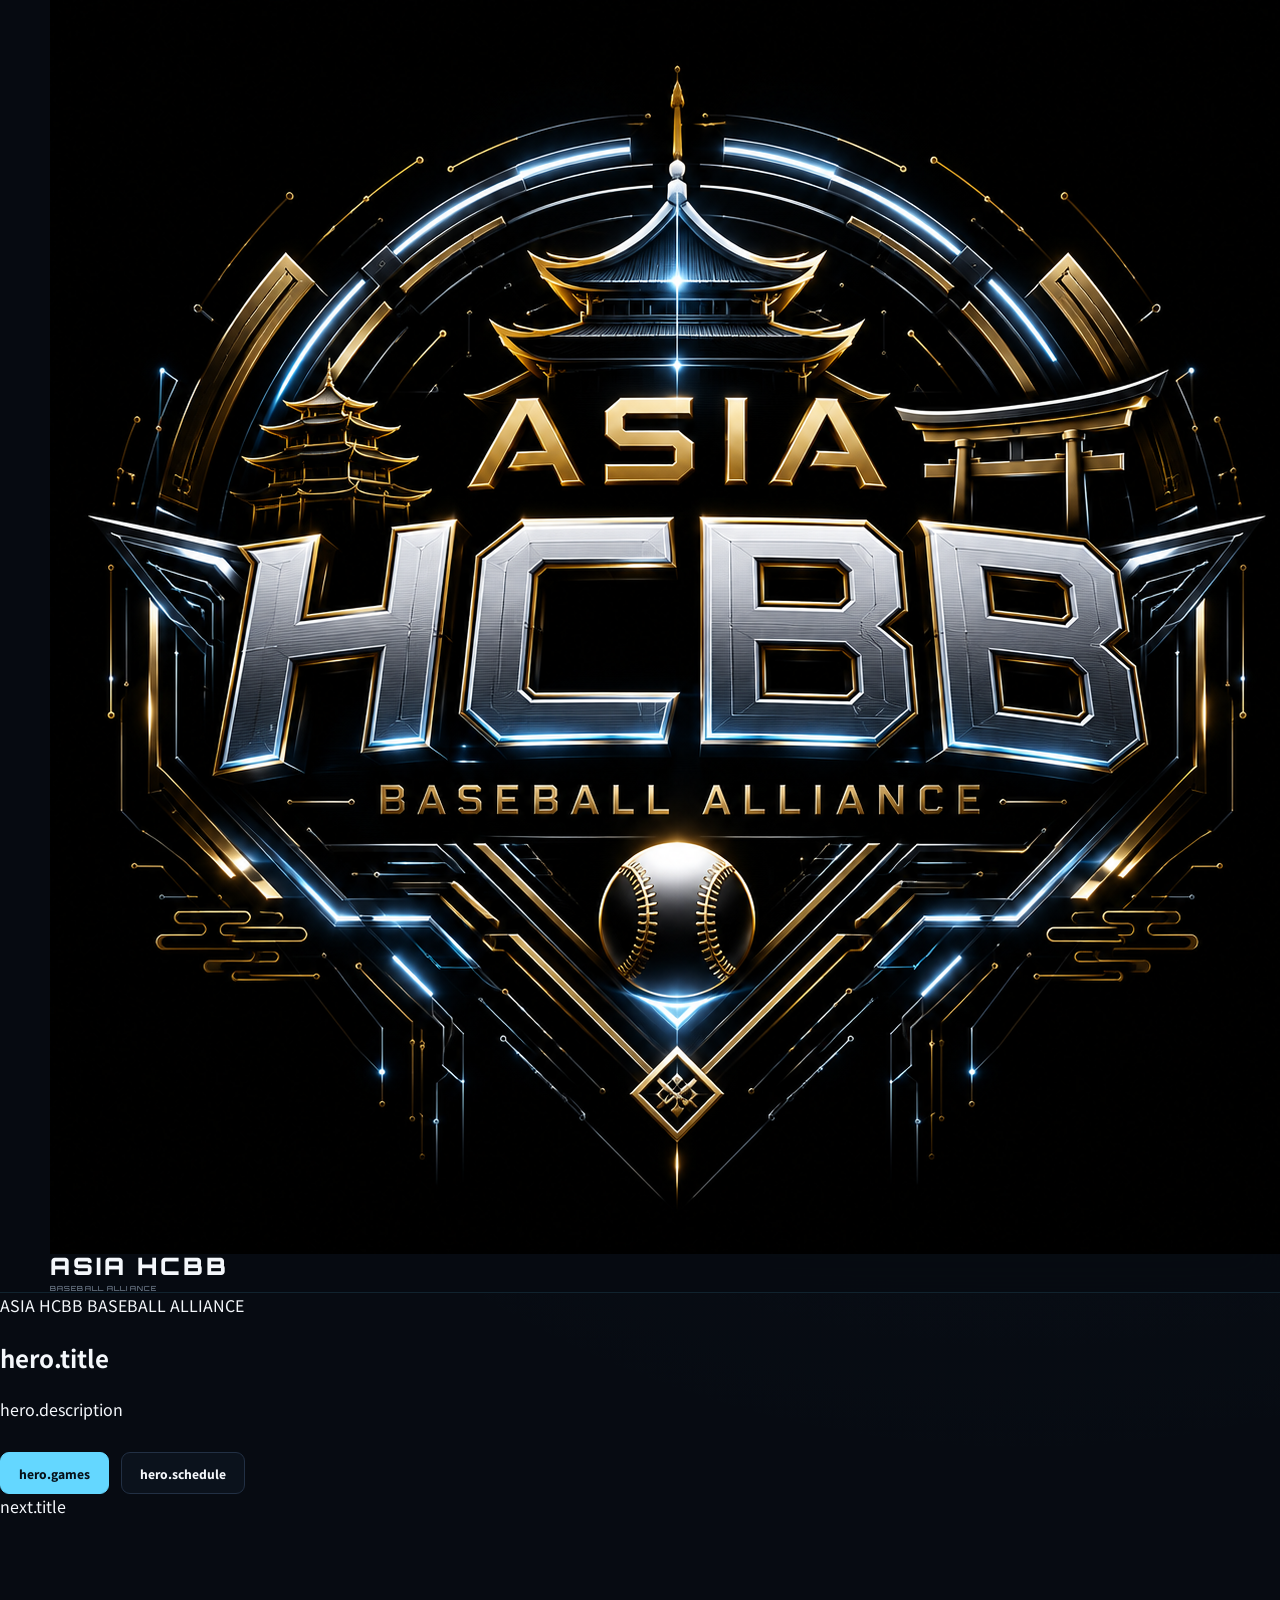
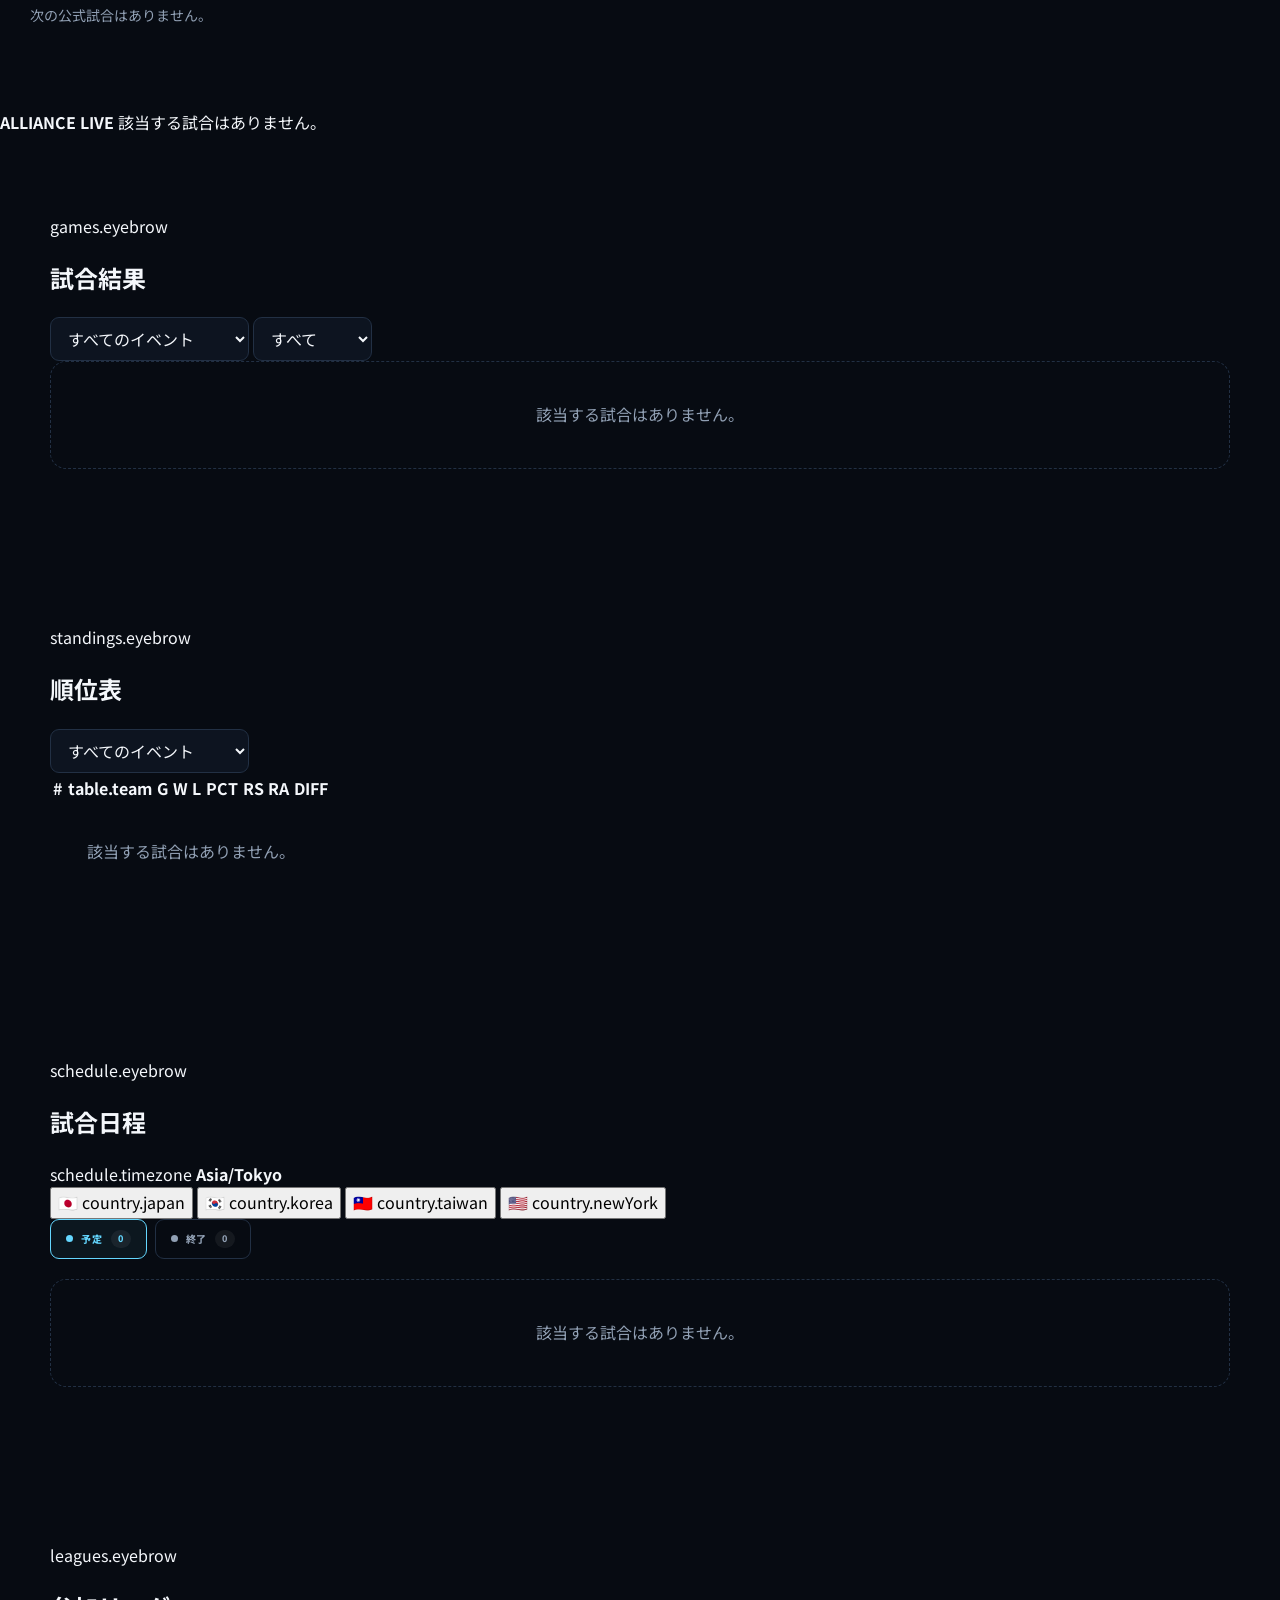
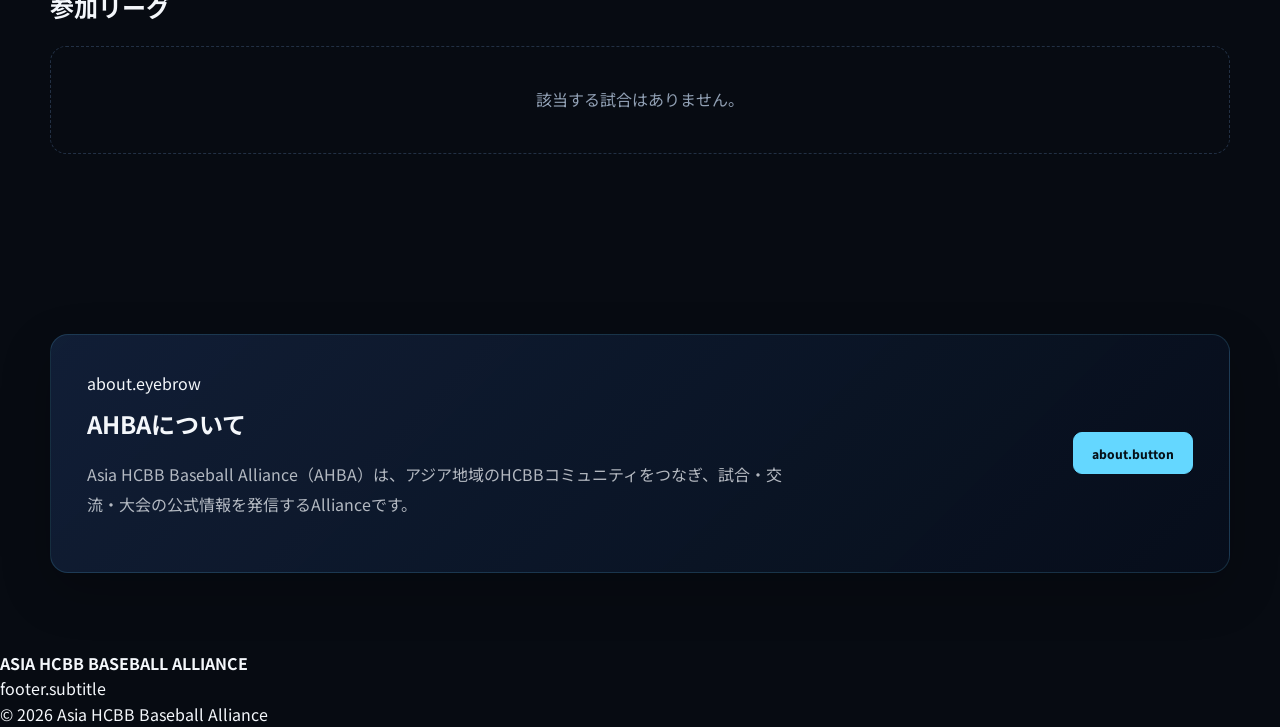
==== commit 97d72691: "Update index.html" ====
--- a/index.html
+++ b/index.html
@@ -2,661 +2,138 @@
 <html lang="ja">
 <head>
   <meta charset="UTF-8">
-  <meta name="viewport" content="width=device-width, initial-scale=1.0">
+  <meta name="viewport" content="width=device-width,initial-scale=1">
 
   <title>Asia HCBB Baseball Alliance</title>
-
-  <meta
-    name="description"
-    content="Asia HCBB Baseball Alliance — Official Games, Results, Schedule and Standings"
-  >
 
   <link rel="preconnect" href="https://fonts.googleapis.com">
   <link rel="preconnect" href="https://fonts.gstatic.com" crossorigin>
 
   <link
-    href="https://fonts.googleapis.com/css2?family=Noto+Sans+JP:wght@400;500;600;700;800;900&family=Orbitron:wght@500;600;700;800;900&display=swap"
+    href="https://fonts.googleapis.com/css2?family=Noto+Sans+JP:wght@400;500;700;900&family=Orbitron:wght@500;700;800&display=swap"
     rel="stylesheet"
   >
 
   <link rel="stylesheet" href="./style.css">
+
+  <style>
+
+.about-ahba-home {
+  margin-top: 24px;
+}
+
+
+.about-ahba-card {
+
+  display: flex;
+
+  align-items: center;
+
+  justify-content: space-between;
+
+  gap: 32px;
+
+  padding: 36px;
+
+  border:
+    1px solid
+    rgba(100, 210, 255, .16);
+
+  border-radius: 18px;
+
+  background:
+    linear-gradient(
+      135deg,
+      rgba(19, 35, 62, .82),
+      rgba(7, 14, 27, .94)
+    );
+
+  box-shadow:
+    0 18px 50px
+    rgba(0, 0, 0, .22);
+}
+
+
+.about-ahba-card h2 {
+
+  margin:
+    8px 0 14px;
+
+}
+
+
+.about-ahba-card h2 span {
+
+  color:
+    #64d6ff;
+
+}
+
+
+.about-ahba-card p {
+
+  max-width:
+    720px;
+
+  line-height:
+    1.9;
+
+  opacity:
+    .72;
+
+}
+
+
+@media (max-width: 760px) {
+
+  .about-ahba-card {
+
+    flex-direction:
+      column;
+
+    align-items:
+      flex-start;
+
+  }
+
+}
+
+</style>
 </head>
 
 <body>
 
 <header class="site-header">
+
   <div class="header-inner">
 
-    <a href="./index.html" class="site-brand">
-      <span class="site-brand-main">AHBA</span>
-      <span class="site-brand-sub">
-        Asia HCBB Baseball Alliance
-      </span>
+    <!-- BRAND -->
+    <a href="index.html" class="site-brand">
+
+      <img
+        src="E54D2CD1-606D-43CA-8438-216137170723.png"
+        class="site-logo"
+        alt="Asia HCBB Baseball Alliance"
+      >
+
+      <div class="site-brand-text">
+        <div class="site-brand-main">
+          ASIA HCBB
+        </div>
+
+        <div class="site-brand-sub">
+          BASEBALL ALLIANCE
+        </div>
+      </div>
+
     </a>
 
+
+    <!-- NAVIGATION -->
     <nav class="main-nav">
-      <a href="#games" data-i18n="nav.games">試合結果</a>
-      <a href="#standings" data-i18n="nav.standings">順位表</a>
-      <a href="#schedule" data-i18n="nav.schedule">試合日程</a>
-      <a href="#leagues" data-i18n="nav.leagues">参加リーグ</a>
-      <a href="#about" data-i18n="nav.about">AHBAについて</a>
-    </nav>
-
-    <div class="header-right">
-
-      <div class="header-clock">
-        <span id="clock">--:--:--</span>
-        <small id="tz">JST</small>
-      </div>
-
-      <div class="header-language">
-        <button type="button" data-lang="ja" class="active">JA</button>
-        <button type="button" data-lang="ko">KO</button>
-        <button type="button" data-lang="en">EN</button>
-        <button type="button" data-lang="zh">ZH</button>
-      </div>
-
-    </div>
-
-  </div>
-</header>
-
-
-<main>
-
-  <!-- HERO -->
-  <section class="hero-section">
-
-    <div class="hero-grid">
-
-      <div class="hero-content">
-
-        <div class="hero-kicker">
-          ASIA HCBB BASEBALL ALLIANCE
-        </div>
-
-        <h1
-          class="hero-title"
-          data-i18n-html="hero.title"
-        >
-          ASIA HCBB BASEBALL<br>
-          <span>ALLIANCE</span>
-        </h1>
-
-        <p
-          class="hero-description"
-          data-i18n="hero.description"
-        >
-          各地域・各リーグを越えて、試合と交流の情報を発信します。
-        </p>
-
-        <div class="hero-actions">
-          <a href="#games" class="btn btn-primary" data-i18n="hero.games">
-            試合を見る
-　　　     </a>
-
-          <a href="#schedule" class="btn btn-secondary" data-i18n="hero.schedule">
-            試合日程
-          </a>
-
-          <a href="#about" class="btn btn-secondary" data-i18n="hero.about">
-            AHBA詳細
-          </a>
-       </div>
-
-      </div>
-
-      <div class="hero-side">
-
-        <div class="hero-stat">
-          <span>AHBA</span>
-          <strong>01</strong>
-          <small data-i18n="hero.stat1">
-            OFFICIAL PORTAL
-          </small>
-        </div>
-
-        <div class="hero-stat">
-          <span>ASIA</span>
-          <strong>04</strong>
-          <small data-i18n="hero.stat2">
-            LANGUAGES
-          </small>
-        </div>
-
-        <div class="hero-stat">
-          <span>HCBB</span>
-          <strong>∞</strong>
-          <small data-i18n="hero.stat3">
-            CONNECTION
-          </small>
-        </div>
-
-      </div>
-
-    </div>
-
-  </section>
-
-
-  <!-- NEXT GAME -->
-  <section class="section next-game-section">
-
-    <div class="section-heading split">
-
-      <div>
-        <span class="section-label">NEXT GAME</span>
-        <h2 data-i18n="nextGame.title">
-          次の公式試合
-        </h2>
-      </div>
-
-      <span class="section-index">
-        01 / 05
-      </span>
-
-    </div>
-
-    <div id="nextGame" class="next-game-card">
-      <div class="loading">Loading...</div>
-    </div>
-
-  </section>
-
-
-  <!-- TICKER -->
-  <section class="ticker-section">
-
-    <div class="ticker-label">
-      AHBA
-    </div>
-
-    <div class="ticker-live">
-      <span class="live-dot"></span>
-      OFFICIAL
-    </div>
-
-    <div class="ticker-content">
-      <span id="tickerText">
-        Loading...
-      </span>
-    </div>
-
-  </section>
-
-
-  <!-- MATCH CENTER -->
-  <section
-    id="games"
-    class="section match-center-section"
-  >
-
-    <div class="section-heading">
-
-      <div>
-        <span class="section-label">MATCH CENTER</span>
-
-        <h2 data-i18n="games.title">
-          試合結果
-        </h2>
-      </div>
-
-      <span class="section-index">
-        02 / 05
-      </span>
-
-    </div>
-
-
-    <div class="filter-bar">
-
-      <div class="filter-group">
-
-        <label
-          for="leagueFilter"
-          data-i18n="games.event"
-        >
-          イベント
-        </label>
-
-        <select id="leagueFilter">
-          <option value="all">
-            すべてのイベント
-          </option>
-        </select>
-
-      </div>
-
-
-      <div class="filter-group">
-
-        <label
-          for="statusFilter"
-          data-i18n="games.status"
-        >
-          ステータス
-        </label>
-
-        <select id="statusFilter">
-
-          <option value="all">
-            すべて
-          </option>
-
-          <option value="upcoming">
-            予定
-          </option>
-
-          <option value="finished">
-            終了
-          </option>
-
-        </select>
-
-      </div>
-
-    </div>
-
-
-    <div
-      id="gamesGrid"
-      class="games-grid"
-    >
-      <div class="loading">
-        Loading...
-      </div>
-    </div>
-
-  </section>
-
-
-  <!-- STANDINGS -->
-  <section
-    id="standings"
-    class="section standings-section"
-  >
-
-    <div class="section-heading">
-
-      <div>
-        <span class="section-label">STANDINGS</span>
-
-        <h2 data-i18n="standings.title">
-          順位表
-        </h2>
-      </div>
-
-      <span class="section-index">
-        03 / 05
-      </span>
-
-    </div>
-
-
-    <div class="filter-bar standings-filter">
-
-      <div class="filter-group">
-
-        <label
-          for="standingsLeague"
-          data-i18n="standings.event"
-        >
-          イベント
-        </label>
-
-        <select id="standingsLeague">
-          <option value="current">
-            Current
-          </option>
-        </select>
-
-      </div>
-
-    </div>
-
-
-    <div class="table-wrapper">
-
-      <table class="standings-table">
-
-        <thead>
-          <tr>
-
-            <th data-i18n="standings.rank">
-              #
-            </th>
-
-            <th data-i18n="standings.team">
-              TEAM
-            </th>
-
-            <th data-i18n="standings.played">
-              P
-            </th>
-
-            <th data-i18n="standings.wins">
-              W
-            </th>
-
-            <th data-i18n="standings.losses">
-              L
-            </th>
-
-            <th data-i18n="standings.draws">
-              D
-            </th>
-
-            <th data-i18n="standings.runsFor">
-              RF
-            </th>
-
-            <th data-i18n="standings.runsAgainst">
-              RA
-            </th>
-
-            <th data-i18n="standings.diff">
-              DIFF
-            </th>
-
-            <th data-i18n="standings.points">
-              PTS
-            </th>
-
-          </tr>
-        </thead>
-
-        <tbody id="standingsBody">
-
-          <tr>
-            <td colspan="10" class="loading">
-              Loading...
-            </td>
-          </tr>
-
-        </tbody>
-
-      </table>
-
-    </div>
-
-  </section>
-
-
-  <!-- SCHEDULE -->
-  <section
-    id="schedule"
-    class="section schedule-section"
-  >
-
-    <div class="section-heading">
-
-      <div>
-        <span class="section-label">SCHEDULE</span>
-
-        <h2 data-i18n="schedule.title">
-          試合日程
-        </h2>
-      </div>
-
-      <span class="section-index">
-        04 / 05
-      </span>
-
-    </div>
-
-
-    <div class="schedule-zone-tabs">
-
-      <button
-        type="button"
-        class="active"
-        data-zone="Asia/Tokyo"
-      >
-        JAPAN
-      </button>
-
-      <button
-        type="button"
-        data-zone="Asia/Seoul"
-      >
-        KOREA
-      </button>
-
-      <button
-        type="button"
-        data-zone="Asia/Taipei"
-      >
-        TAIWAN
-      </button>
-
-      <button
-        type="button"
-        data-zone="America/New_York"
-      >
-        ET
-      </button>
-
-    </div>
-
-
-    <div class="schedule-status-tabs">
-
-      <button
-        id="scheduleUpcomingTab"
-        class="active"
-        data-schedule-status="upcoming"
-        type="button"
-      >
-
-        <span class="status-dot upcoming-dot"></span>
-
-        <span data-i18n="scheduleStatus.upcoming">
-          予定
-        </span>
-
-        <span
-          id="scheduleUpcomingCount"
-          class="schedule-count"
-        >
-          0
-        </span>
-
-      </button>
-
-
-      <button
-        id="scheduleFinishedTab"
-        data-schedule-status="finished"
-        type="button"
-      >
-
-        <span class="status-dot finished-dot"></span>
-
-        <span data-i18n="scheduleStatus.finished">
-          終了
-        </span>
-
-        <span
-          id="scheduleFinishedCount"
-          class="schedule-count"
-        >
-          0
-        </span>
-
-      </button>
-
-    </div>
-
-
-    <div
-      id="scheduleList"
-      class="schedule-list"
-    >
-      <div class="loading">
-        Loading...
-      </div>
-    </div>
-
-  </section>
-
-
-  <!-- LEAGUES -->
-  <section
-    id="leagues"
-    class="section leagues-section"
-  >
-
-    <div class="section-heading">
-
-      <div>
-        <span class="section-label">LEAGUES</span>
-
-        <h2 data-i18n="leagues.title">
-          参加リーグ
-        </h2>
-
-        <p
-          class="section-description"
-          data-i18n="leagues.description"
-        >
-          AHBAに参加する各リーグをご紹介します。
-        </p>
-      </div>
-
-      <span class="section-index">
-        05 / 05
-      </span>
-
-    </div>
-
-
-    <div
-      id="leagueCards"
-      class="league-cards"
-    >
-
-      <div class="loading">
-        Loading...
-      </div>
-
-    </div>
-
-  </section>
-
-
-  <!-- ABOUT -->
-  <section
-    id="about"
-    class="section about-section"
-  >
-
-    <div class="section-heading">
-
-      <div>
-        <span class="section-label">ABOUT</span>
-
-        <h2 data-i18n="about.title">
-          AHBAについて
-        </h2>
-      </div>
-
-    </div>
-
-
-    <div class="about-content">
-
-      <p
-        class="about-lead"
-        data-i18n="about.description"
-      >
-        Asia HCBB Baseball Alliance（AHBA）は、
-        アジア地域のHCBBコミュニティをつなぎ、
-        試合・交流・大会の公式情報を発信するAllianceです。
-      </p>
-
-
-      <div class="about-grid">
-
-        <article class="about-item">
-
-          <span class="about-number">
-            01
-          </span>
-
-          <h3 data-i18n="about.items.games.title">
-            Official Games
-          </h3>
-
-          <p data-i18n="about.items.games.description">
-            AHBAが公式に掲載する試合情報。
-          </p>
-
-        </article>
-
-
-        <article class="about-item">
-
-          <span class="about-number">
-            02
-          </span>
-
-          <h3 data-i18n="about.items.exchange.title">
-            International Exchange
-          </h3>
-
-          <p data-i18n="about.items.exchange.description">
-            国・地域を越えた交流試合やイベント。
-          </p>
-
-        </article>
-
-
-        <article class="about-item">
-
-          <span class="about-number">
-            03
-          </span>
-
-          <h3 data-i18n="about.items.tournament.title">
-            Tournaments
-          </h3>
-
-          <p data-i18n="about.items.tournament.description">
-            AHBAが開催・掲載する大会。
-          </p>
-
-        </article>
-
-      </div>
-
-    </div>
-
-  </section>
-
-</main>
-
-
-<footer class="site-footer">
-
-  <div class="footer-inner">
-
-    <div class="footer-brand">
-
-      <strong>
-        AHBA
-      </strong>
-
-      <span>
-        Asia HCBB Baseball Alliance
-      </span>
-
-    </div>
-
-
-    <div class="footer-links">
 
       <a href="#games" data-i18n="nav.games">
-        試合結果
+        試合
       </a>
 
       <a href="#standings" data-i18n="nav.standings">
@@ -664,24 +141,483 @@
       </a>
 
       <a href="#schedule" data-i18n="nav.schedule">
-        試合日程
+        時間表
       </a>
 
       <a href="#leagues" data-i18n="nav.leagues">
-        参加リーグ
+        リーグ
       </a>
 
-      <a href="#about" data-i18n="nav.about">
-        AHBAについて
+      <a
+        href="ahba.html"
+        data-i18n="nav.about"
+      >
+        AHBA紹介
       </a>
 
+    </nav>
+
+
+    <!-- RIGHT SIDE -->
+    <div class="header-right">
+
+      <!-- CLOCK -->
+      <div class="header-clock">
+
+        <span id="clock">
+          --:--:--
+        </span>
+
+        <small id="tz">
+          JST
+        </small>
+
+      </div>
+
+
+      <!-- LANGUAGE -->
+      <div class="header-language">
+
+        <button
+          data-lang="ja"
+          title="日本語"
+        >
+          JP
+        </button>
+
+        <button
+          data-lang="ko"
+          title="한국어"
+        >
+          KR
+        </button>
+
+        <button
+          data-lang="en"
+          title="English"
+        >
+          EN
+        </button>
+
+        <button
+          data-lang="zh"
+          title="中文"
+        >
+          中文
+        </button>
+
+      </div>
+
     </div>
 
-
-    <div class="footer-copy">
-      © 2026 Asia HCBB Baseball Alliance
+  </div>
+
+</header>
+
+
+<main>
+
+<!-- HERO -->
+
+<section class="hero">
+
+  <div class="eyebrow">
+    ASIA HCBB BASEBALL ALLIANCE
+  </div>
+
+  <h1 data-i18n-html="hero.title">
+    アジアのHCBBを、<br>
+    <span>ひとつのスコアボードへ。</span>
+  </h1>
+
+  <p data-i18n="hero.description">
+    試合結果、順位、各リーグの試合時間をひとつのサイトで確認できる
+    Asia HCBB Baseball Alliance 公式ポータル。
+  </p>
+
+  <div class="hero-actions">
+
+    <a
+      class="btn primary"
+      href="#games"
+      data-i18n="hero.games"
+    >
+      試合を見る
+    </a>
+
+    <a
+      class="btn"
+      href="#schedule"
+      data-i18n="hero.schedule"
+    >
+      時間表
+    </a>
+
+  </div>
+
+</section>
+
+
+<!-- NEXT GAME -->
+
+<section class="next-card">
+
+  <div
+    class="section-mini"
+    data-i18n="next.title"
+  >
+    NEXT GAME
+  </div>
+
+  <div id="nextGame">
+  </div>
+
+</section>
+
+
+<!-- TICKER -->
+
+<div class="ticker">
+
+  <span class="live-dot"></span>
+
+  <b>
+    ALLIANCE LIVE
+  </b>
+
+  <span id="tickerText">
+    データを読み込んでいます…
+  </span>
+
+</div>
+
+
+<!-- MATCH CENTER -->
+
+<section id="games" class="section">
+
+  <div class="section-head">
+
+    <div>
+
+      <div
+        class="eyebrow"
+        data-i18n="games.eyebrow"
+      >
+        MATCH CENTER
+      </div>
+
+      <h2 data-i18n="games.title">
+        試合結果・予定
+      </h2>
+
     </div>
 
+
+    <div class="filters">
+
+      <select id="leagueFilter">
+      </select>
+
+      <select id="statusFilter">
+
+        <option
+          value="all"
+          data-i18n="filter.all"
+        >
+          全試合
+        </option>
+
+        <option
+          value="upcoming"
+          data-i18n="filter.upcoming"
+        >
+          予定
+        </option>
+
+        <option
+          value="finished"
+          data-i18n="filter.finished"
+        >
+          終了
+        </option>
+
+      </select>
+
+    </div>
+
+  </div>
+
+
+  <div id="gamesGrid" class="games-grid"></div>
+
+</section>
+
+
+<!-- STANDINGS -->
+
+<section id="standings" class="section">
+
+  <div class="section-head">
+
+    <div>
+
+      <div
+        class="eyebrow"
+        data-i18n="standings.eyebrow"
+      >
+        STANDINGS
+      </div>
+
+      <h2 data-i18n="standings.title">
+        順位表
+      </h2>
+
+    </div>
+
+    <select id="standingsLeague"></select>
+
+  </div>
+
+
+  <div class="table-wrap">
+
+    <table>
+
+      <thead>
+
+        <tr>
+
+          <th>#</th>
+
+          <th data-i18n="table.team">
+            TEAM
+          </th>
+
+          <th>G</th>
+
+          <th>W</th>
+
+          <th>L</th>
+
+          <th>PCT</th>
+
+          <th>RS</th>
+
+          <th>RA</th>
+
+          <th>DIFF</th>
+
+        </tr>
+
+      </thead>
+
+      <tbody id="standingsBody"></tbody>
+
+    </table>
+
+  </div>
+
+</section>
+
+
+<!-- SCHEDULE -->
+
+<section id="schedule" class="section">
+
+  <div class="section-head">
+
+    <div>
+
+      <div
+        class="eyebrow"
+        data-i18n="schedule.eyebrow"
+      >
+        TIME TABLE
+      </div>
+
+      <h2 data-i18n="schedule.title">
+        リーグ時間表
+      </h2>
+
+    </div>
+
+    <span class="zone-readout">
+
+      <span data-i18n="schedule.timezone">
+        表示タイムゾーン：
+      </span>
+
+      <b id="zoneLabel">
+        Asia/Tokyo
+      </b>
+
+    </span>
+
+  </div>
+
+
+  <div class="timezone-tabs">
+
+    <button
+      class="active"
+      data-zone="Asia/Tokyo"
+    >
+      🇯🇵 <span data-i18n="country.japan">日本</span>
+    </button>
+
+    <button data-zone="Asia/Seoul">
+      🇰🇷 <span data-i18n="country.korea">韓国</span>
+    </button>
+
+    <button data-zone="Asia/Taipei">
+      🇹🇼 <span data-i18n="country.taiwan">台湾</span>
+    </button>
+
+    <button data-zone="America/New_York">
+      🇺🇸 <span data-i18n="country.newYork">アメリカ</span>
+    </button>
+
+  </div>
+
+
+  <div class="schedule-status-tabs">
+
+  <button
+    id="scheduleUpcomingTab"
+    class="active"
+    data-schedule-status="upcoming"
+    type="button"
+  >
+
+    <span class="status-dot upcoming-dot"></span>
+
+    <span data-i18n="scheduleStatus.upcoming">
+      予定
+    </span>
+
+    <span
+      id="scheduleUpcomingCount"
+      class="schedule-count"
+    >
+      0
+    </span>
+
+  </button>
+
+
+  <button
+    id="scheduleFinishedTab"
+    data-schedule-status="finished"
+    type="button"
+  >
+
+    <span class="status-dot finished-dot"></span>
+
+    <span data-i18n="scheduleStatus.finished">
+      終了
+    </span>
+
+    <span
+      id="scheduleFinishedCount"
+      class="schedule-count"
+    >
+      0
+    </span>
+
+  </button>
+
+</div>
+
+      
+  <div id="scheduleList" class="schedule-list"></div>
+
+</section>
+
+
+<!-- LEAGUES -->
+
+<section id="leagues" class="section">
+
+  <div
+    class="eyebrow"
+    data-i18n="leagues.eyebrow"
+  >
+    LEAGUE INTRODUCTION
+  </div>
+
+  <h2 data-i18n="leagues.title">
+    リーグ紹介
+  </h2>
+
+  <div id="leagueCards" class="league-cards"></div>
+
+</section>
+
+<section class="section about-ahba-home">
+
+  <div class="about-ahba-card">
+
+    <div>
+
+      <div
+        class="eyebrow"
+        data-i18n="about.eyebrow"
+      >
+        ABOUT AHBA
+      </div>
+
+      <h2
+        data-i18n-html="about.title"
+      >
+        アジアのHCBBを、<br>
+        <span>ひとつにつなぐ。</span>
+      </h2>
+
+      <p
+        data-i18n="about.description"
+      >
+        Asia HCBB Baseball Alliance（AHBA）は、
+        アジア各地域のHCBBコミュニティをつなぎ、
+        試合・リーグ・大会・交流の情報を共有するためのAllianceです。
+      </p>
+
+    </div>
+
+
+    <a
+      class="btn primary"
+      href="ahba.html"
+      data-i18n="about.button"
+    >
+      AHBAについて詳しく見る →
+    </a>
+
+  </div>
+
+</section>
+
+</main>
+
+
+<footer>
+
+  <div>
+
+    <b>
+      ASIA HCBB BASEBALL ALLIANCE
+    </b>
+
+    <br>
+
+    <span data-i18n="footer.subtitle">
+      Community・Competition・Connection
+    </span>
+
+  </div>
+
+  <div>
+    © 2026 Asia HCBB Baseball Alliance
   </div>
 
 </footer>
@@ -689,6 +625,6 @@
 
 <script src="./data.js"></script>
 <script src="./app.js"></script>
-
+  
 </body>
 </html>
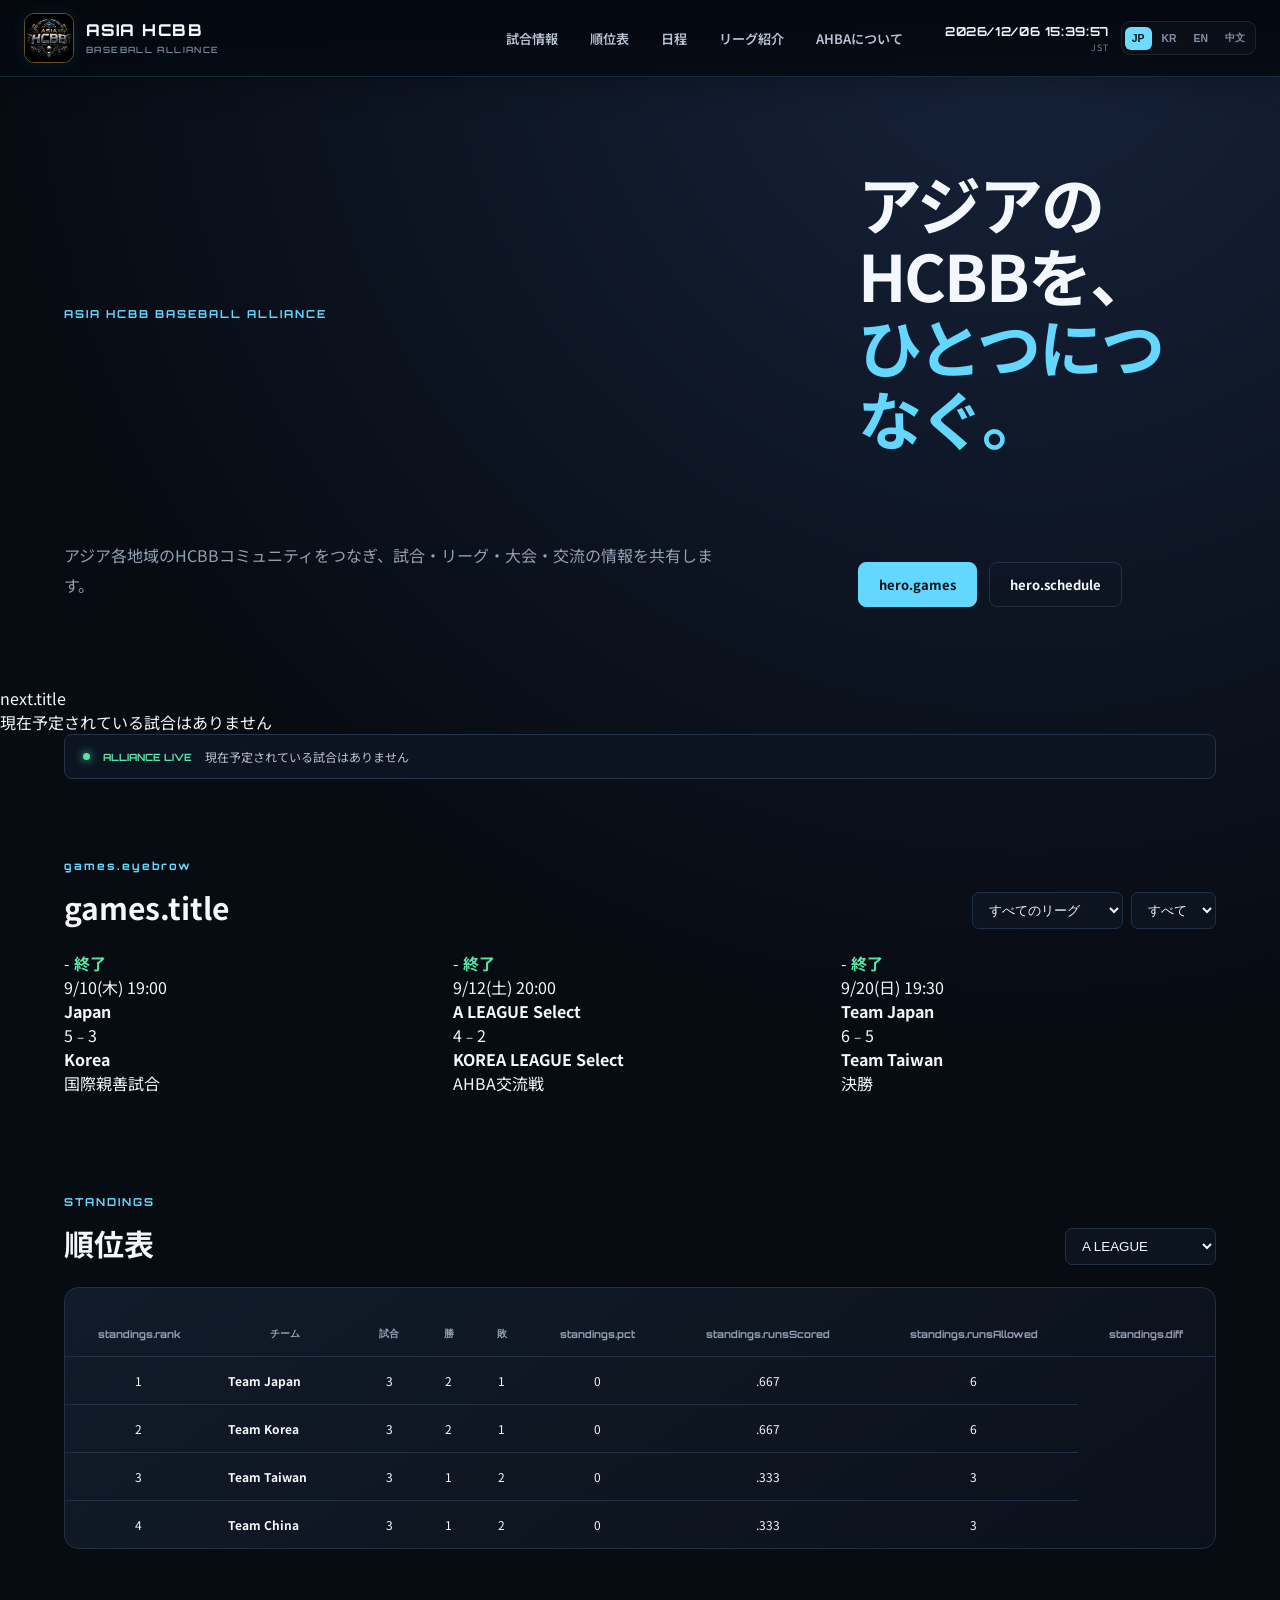
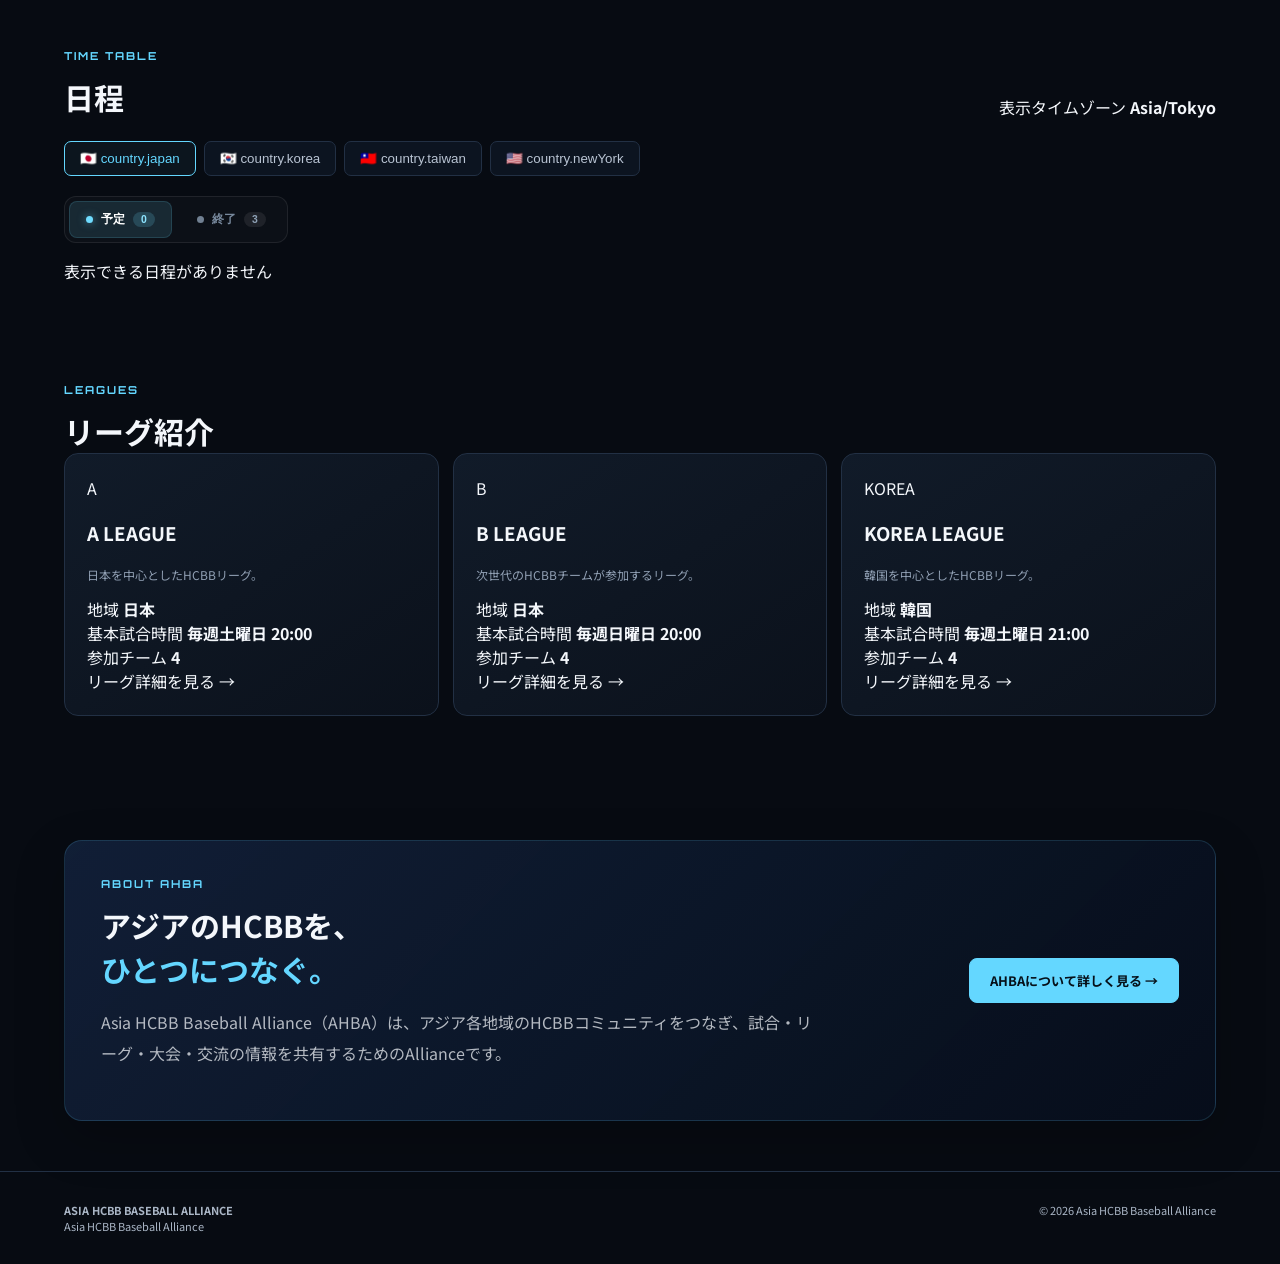
==== commit f37a21e2: "Update index.html" ====
--- a/index.html
+++ b/index.html
@@ -385,31 +385,17 @@
     <table>
 
       <thead>
-
-        <tr>
-
-          <th>#</th>
-
-          <th data-i18n="table.team">
-            TEAM
-          </th>
-
-          <th>G</th>
-
-          <th>W</th>
-
-          <th>L</th>
-
-          <th>PCT</th>
-
-          <th>RS</th>
-
-          <th>RA</th>
-
-          <th>DIFF</th>
-
+　　　　  <tr>
+          <th data-i18n="standings.rank">#</th>
+          <th data-i18n="standings.team">チーム</th>
+          <th data-i18n="standings.games">G</th>
+　　       <th data-i18n="standings.wins">W</th>
+　　       <th data-i18n="standings.losses">L</th>
+          <th data-i18n="standings.pct">PCT</th>
+          <th data-i18n="standings.runsScored">RS</th>
+          <th data-i18n="standings.runsAllowed">RA</th>
+          <th data-i18n="standings.diff">DIFF</th>
         </tr>
-
       </thead>
 
       <tbody id="standingsBody"></tbody>
--- a/style.css
+++ b/style.css
@@ -1,30 +1,19 @@
-/* =========================================================
-   Asia HCBB Baseball Alliance
-   style.css
-   ========================================================= */
-
 :root {
+
   --bg: #070b12;
-  --bg-soft: #0a1019;
   --panel: #0d1420;
   --panel2: #111b29;
 
   --line: #223044;
-  --line-soft: rgba(100, 215, 255, .12);
 
   --text: #f4f7fb;
   --muted: #91a0b4;
-  --muted2: #65748a;
 
   --accent: #64d7ff;
   --accent2: #8b7cff;
 
   --green: #58e6a7;
   --red: #ff6e82;
-  --yellow: #ffd76a;
-
-  --radius: 16px;
-  --max-width: 1180px;
 }
 
 
@@ -39,12 +28,14 @@
 
 
 body {
+
   margin: 0;
+
   background:
     radial-gradient(
-      circle at 80% 10%,
-      rgba(100, 215, 255, .045),
-      transparent 30%
+      circle at 80% 0,
+      #16233b 0,
+      transparent 34%
     ),
     var(--bg);
 
@@ -52,34 +43,7 @@
 
   font-family:
     "Noto Sans JP",
-    system-ui,
-    -apple-system,
-    BlinkMacSystemFont,
     sans-serif;
-
-  line-height: 1.6;
-}
-
-
-body::before {
-  content: "";
-
-  position: fixed;
-
-  inset: 0;
-
-  pointer-events: none;
-
-  background:
-    linear-gradient(
-      135deg,
-      transparent 0%,
-      transparent 48%,
-      rgba(100, 215, 255, .018) 48.1%,
-      transparent 48.3%
-    );
-
-  z-index: -1;
 }
 
 
@@ -89,1965 +53,2306 @@
 }
 
 
-button,
+
+/* =========================
+   HEADER
+========================= */
+
+.topbar {
+
+  height: 76px;
+
+  border-bottom:
+    1px solid var(--line);
+
+  background:
+    rgba(7,11,18,.88);
+
+  backdrop-filter:
+    blur(14px);
+
+  display: flex;
+
+  align-items: center;
+
+  padding:
+    0 5vw;
+
+  gap: 36px;
+
+  position: sticky;
+
+  top: 0;
+
+  z-index: 20;
+}
+
+
+.brand {
+
+  display: flex;
+
+  align-items: center;
+
+  gap: 11px;
+
+  margin-right: auto;
+}
+
+
+.brand-mark {
+
+  width: 38px;
+  height: 38px;
+
+  border:
+    1px solid var(--accent);
+
+  display: grid;
+
+  place-items: center;
+
+  font:
+    800 22px Orbitron;
+
+  border-radius: 9px;
+
+  box-shadow:
+    0 0 22px #64d7ff22;
+}
+
+
+.brand-title {
+
+  font:
+    800 16px Orbitron;
+
+  letter-spacing: 1px;
+}
+
+
+.brand-sub {
+
+  font-size: 9px;
+
+  color: var(--muted);
+
+  letter-spacing: 2px;
+}
+
+
+.topbar nav {
+
+  display: flex;
+
+  gap: 25px;
+
+  color: #b9c4d3;
+
+  font-size: 13px;
+}
+
+
+.topbar nav a:hover {
+
+  color: var(--accent);
+
+}
+
+
+.clock {
+
+  font:
+    700 15px Orbitron;
+
+  display: flex;
+
+  gap: 8px;
+
+  align-items: center;
+}
+
+
+.clock small {
+
+  font-size: 10px;
+
+  color: var(--accent);
+}
+
+
+
+/* =========================
+   MAIN
+========================= */
+
+main {
+
+  max-width: 1320px;
+
+  margin: auto;
+}
+
+
+
+/* =========================
+   HERO
+========================= */
+
+.hero {
+
+  min-height: 450px;
+
+  padding:
+    90px 5vw 70px;
+
+  display: grid;
+
+  grid-template-columns:
+    1.35fr .65fr;
+
+  gap: 50px;
+
+  align-items: center;
+}
+
+
+.eyebrow {
+
+  font:
+    700 11px Orbitron;
+
+  letter-spacing: 2px;
+
+  color: var(--accent);
+
+  margin-bottom: 12px;
+}
+
+
+h1 {
+
+  font-size:
+    clamp(38px,5vw,70px);
+
+  line-height: 1.12;
+
+  margin: 0 0 20px;
+
+  letter-spacing: -2px;
+}
+
+
+h1 span {
+
+  color: var(--accent);
+}
+
+
+.hero p {
+
+  color: var(--muted);
+
+  max-width: 650px;
+
+  line-height: 1.9;
+}
+
+
+.hero-actions {
+
+  display: flex;
+
+  gap: 12px;
+
+  margin-top: 28px;
+}
+
+
+.btn {
+
+  padding:
+    12px 20px;
+
+  border-radius: 8px;
+
+  border:
+    1px solid var(--line);
+
+  font-weight: 700;
+
+  font-size: 13px;
+}
+
+
+.btn.primary {
+
+  background: var(--accent);
+
+  color: #061019;
+
+  border-color: var(--accent);
+}
+
+
+.btn.ghost {
+
+  background: #ffffff05;
+}
+
+
+
+/* =========================
+   NEXT GAME
+========================= */
+
+.hero-panel {
+
+  padding: 26px;
+
+  background:
+    linear-gradient(
+      145deg,
+      #111b29,
+      #0b111b
+    );
+
+  border:
+    1px solid var(--line);
+
+  border-radius: 14px;
+
+  box-shadow:
+    0 18px 60px #0003;
+}
+
+
+.panel-label {
+
+  font:
+    700 10px Orbitron;
+
+  color: var(--muted);
+
+  letter-spacing: 2px;
+}
+
+
+.next-game {
+
+  margin-top: 15px;
+}
+
+
+.next-time {
+
+  font:
+    800 28px Orbitron;
+}
+
+
+.next-date {
+
+  font-size: 12px;
+
+  color: var(--muted);
+
+  margin:
+    5px 0 20px;
+}
+
+
+.matchup {
+
+  display: grid;
+
+  grid-template-columns:
+    1fr auto 1fr;
+
+  align-items: center;
+
+  text-align: center;
+
+  gap: 8px;
+}
+
+
+.team {
+
+  font-weight: 800;
+}
+
+
+.vs {
+
+  font:
+    700 10px Orbitron;
+
+  color: var(--muted);
+}
+
+
+
+/* =========================
+   TICKER
+========================= */
+
+.ticker {
+
+  margin:
+    0 5vw 30px;
+
+  padding:
+    13px 18px;
+
+  border:
+    1px solid #24344a;
+
+  background:
+    #0b1420;
+
+  border-radius: 8px;
+
+  display: flex;
+
+  gap: 13px;
+
+  align-items: center;
+
+  font-size: 12px;
+
+  color: #b9c4d3;
+}
+
+
+.live-dot {
+
+  width: 7px;
+
+  height: 7px;
+
+  background: var(--green);
+
+  border-radius: 50%;
+
+  box-shadow:
+    0 0 10px var(--green);
+}
+
+
+.ticker b {
+
+  font:
+    700 10px Orbitron;
+
+  color: var(--green);
+}
+
+
+
+/* =========================
+   SECTION
+========================= */
+
+.section {
+
+  padding:
+    50px 5vw;
+}
+
+
+.section-head {
+
+  display: flex;
+
+  justify-content: space-between;
+
+  align-items: end;
+
+  margin-bottom: 22px;
+}
+
+
+h2 {
+
+  margin: 0;
+
+  font-size: 30px;
+}
+
+
+.filters {
+
+  display: flex;
+
+  gap: 8px;
+}
+
+
 select {
-  font: inherit;
-}
-
-
-button {
+
+  background:
+    #0c1420;
+
+  color:
+    var(--text);
+
+  border:
+    1px solid var(--line);
+
+  border-radius: 7px;
+
+  padding:
+    9px 12px;
+}
+
+
+
+/* =========================
+   GAMES
+========================= */
+
+.games-grid {
+
+  display: grid;
+
+  grid-template-columns:
+    repeat(3,1fr);
+
+  gap: 14px;
+}
+
+
+.game {
+
+  padding: 20px;
+
+  background:
+    linear-gradient(
+      145deg,
+      #111b29,
+      #0b111b
+    );
+
+  border:
+    1px solid var(--line);
+
+  border-radius: 14px;
+
+  box-shadow:
+    0 18px 60px #0003;
+}
+
+
+.game-top {
+
+  display: flex;
+
+  justify-content:
+    space-between;
+
+  color:
+    var(--muted);
+
+  font-size: 11px;
+
+  margin-bottom: 16px;
+}
+
+
+.league-tag {
+
+  color:
+    var(--accent);
+}
+
+
+.game-status {
+
+  font-weight: 700;
+}
+
+
+.game-status.finished {
+
+  color:
+    var(--green);
+}
+
+
+.game-status.upcoming {
+
+  color:
+    #ffd36a;
+}
+
+
+.scoreline {
+
+  display: grid;
+
+  grid-template-columns:
+    1fr 50px 1fr;
+
+  align-items: center;
+
+  text-align: center;
+}
+
+
+.score {
+
+  font:
+    800 27px Orbitron;
+}
+
+
+.score-label {
+
+  font-size: 13px;
+
+  font-weight: 700;
+}
+
+
+.dash {
+
+  color:
+    #526176;
+}
+
+
+.game-foot {
+
+  margin-top: 16px;
+
+  padding-top: 13px;
+
+  border-top:
+    1px solid var(--line);
+
+  font-size: 11px;
+
+  color:
+    var(--muted);
+
+  display: flex;
+
+  justify-content:
+    space-between;
+}
+
+
+
+/* =========================
+   STANDINGS
+========================= */
+
+.table-wrap {
+
+  overflow: auto;
+
+  background:
+    linear-gradient(
+      145deg,
+      #111b29,
+      #0b111b
+    );
+
+  border:
+    1px solid var(--line);
+
+  border-radius: 14px;
+}
+
+
+.table-wrap table {
+
+  width: 100%;
+
+  border-collapse:
+    collapse;
+
+  min-width: 650px;
+}
+
+
+.table-wrap th,
+.table-wrap td {
+
+  text-align: center;
+
+  padding: 15px;
+
+  border-bottom:
+    1px solid var(--line);
+
+  font-size: 12px;
+}
+
+
+.table-wrap th {
+
+  font:
+    700 10px Orbitron;
+
+  color:
+    var(--muted);
+}
+
+
+.table-wrap td:nth-child(2) {
+
+  text-align: left;
+
+  font-weight: 700;
+}
+
+
+.table-wrap tr:last-child td {
+
+  border: 0;
+}
+
+
+
+/* =========================
+   TIME TABLE
+========================= */
+
+.timezone-tabs {
+
+  display: flex;
+
+  gap: 8px;
+
+  margin-bottom: 16px;
+
+  overflow: auto;
+}
+
+
+.timezone-tabs button {
+
+  white-space: nowrap;
+
+  background:
+    #0c1420;
+
+  color:
+    #b9c4d3;
+
+  border:
+    1px solid var(--line);
+
+  padding:
+    9px 15px;
+
+  border-radius: 7px;
+
   cursor: pointer;
 }
 
 
-.site-header {
-  position: sticky;
-
-  top: 0;
-
-  z-index: 100;
-
-  background:
-    rgba(7, 11, 18, .92);
-
-  border-bottom:
-    1px solid
-    rgba(100, 215, 255, .12);
-
-  backdrop-filter:
-    blur(18px);
-}
-
-
-.header-inner {
-  width: min(
-    calc(100% - 48px),
-    var(--max-width)
-  );
-
-  min-height: 76px;
-
-  margin: 0 auto;
-
-  display: flex;
+.timezone-tabs button.active {
+
+  color:
+    var(--accent);
+
+  border-color:
+    var(--accent);
+
+  background:
+    #64d7ff0d;
+}
+
+
+.timezone-box {
+
+  font-size: 11px;
+
+  color:
+    var(--muted);
+}
+
+
+.schedule-list {
+
+  display: grid;
+
+  gap: 10px;
+}
+
+
+.schedule-item {
+
+  padding:
+    17px 20px;
+
+  background:
+    linear-gradient(
+      145deg,
+      #111b29,
+      #0b111b
+    );
+
+  border:
+    1px solid var(--line);
+
+  border-radius: 14px;
+
+  display: grid;
+
+  grid-template-columns:
+    120px 1fr 130px;
+
+  gap: 20px;
 
   align-items: center;
-
-  gap: 34px;
-}
-
-
-.site-brand {
-  display: flex;
-
-  flex-direction: column;
-
-  flex-shrink: 0;
-
-  line-height: 1;
-}
-
-
-.site-brand-main {
-  font-family: "Orbitron", sans-serif;
-
-  font-size: 24px;
-
-  font-weight: 900;
-
-  letter-spacing: .12em;
-}
-
-
-.site-brand-sub {
-  margin-top: 7px;
-
-  color: var(--muted);
-
-  font-family: "Orbitron", sans-serif;
-
-  font-size: 7px;
-
-  letter-spacing: .16em;
-
-  text-transform: uppercase;
-}
-
-
-.main-nav {
-  display: flex;
-
+}
+
+
+.sched-time {
+
+  font:
+    700 17px Orbitron;
+}
+
+
+.sched-date {
+
+  font-size: 10px;
+
+  color:
+    var(--muted);
+}
+
+
+.sched-match {
+
+  font-weight: 700;
+}
+
+
+.sched-league {
+
+  font-size: 10px;
+
+  color:
+    var(--accent);
+
+  margin-bottom: 5px;
+}
+
+
+.sched-status {
+
+  text-align: right;
+
+  font-size: 11px;
+
+  color:
+    var(--muted);
+}
+
+
+
+/* =========================
+   LEAGUES
+========================= */
+
+.league-cards {
+
+  display: grid;
+
+  grid-template-columns:
+    repeat(3,1fr);
+
+  gap: 14px;
+}
+
+
+.league-card {
+
+  padding: 22px;
+
+  background:
+    linear-gradient(
+      145deg,
+      #111b29,
+      #0b111b
+    );
+
+  border:
+    1px solid var(--line);
+
+  border-radius: 14px;
+}
+
+
+.league-code {
+
+  font:
+    800 26px Orbitron;
+
+  color:
+    var(--accent);
+
+  margin-bottom: 10px;
+}
+
+
+.league-card p {
+
+  color:
+    var(--muted);
+
+  font-size: 12px;
+
+  line-height: 1.7;
+}
+
+
+
+/* =========================
+   FOOTER
+========================= */
+
+footer {
+
+  border-top:
+    1px solid var(--line);
+
+  padding:
+    30px 5vw;
+
+  display: flex;
+
+  justify-content:
+    space-between;
+
+  color:
+    #aab6c6;
+
+  font-size: 11px;
+}
+
+
+.footer-right {
+
+  color:
+    #657389;
+}
+
+
+
+/* =========================
+   MOBILE
+========================= */
+
+@media(max-width:900px) {
+
+  .hero {
+
+    grid-template-columns: 1fr;
+  }
+
+
+  .games-grid,
+  .league-cards {
+
+    grid-template-columns:
+      1fr 1fr;
+  }
+
+
+  .topbar nav {
+
+    display: none;
+  }
+
+}
+
+
+@media(max-width:600px) {
+
+  .hero {
+
+    padding-top: 55px;
+  }
+
+
+  .games-grid,
+  .league-cards {
+
+    grid-template-columns: 1fr;
+  }
+
+
+  .section {
+
+    padding-top: 35px;
+  }
+
+
+  .section-head {
+
+    align-items: start;
+
+    gap: 15px;
+
+    flex-direction: column;
+  }
+
+
+  .schedule-item {
+
+    grid-template-columns:
+      1fr 1fr;
+  }
+
+
+  .sched-status {
+
+    text-align: left;
+  }
+
+
+  .topbar {
+
+    padding:
+      0 18px;
+  }
+
+
+  .clock {
+
+    display: none;
+  }
+
+}
+
+/* ========================================
+   LANGUAGE SWITCHER
+======================================== */
+
+.language-switcher {
+  display: flex;
   align-items: center;
-
-  gap: 24px;
-
-  margin-left: auto;
-}
-
-
-.main-nav a {
-  color: var(--muted);
-
-  font-size: 13px;
-
-  font-weight: 700;
+  gap: 4px;
+  margin-left: 10px;
+}
+
+.language-switcher button {
+  width: 32px;
+  height: 30px;
+
+  padding: 0;
+
+  border: 1px solid var(--line);
+
+  border-radius: 6px;
+
+  background: var(--panel);
+
+  cursor: pointer;
+
+  font-size: 15px;
+
+  opacity: 0.55;
 
   transition:
-    color .2s ease,
-    transform .2s ease;
-}
-
-
-.main-nav a:hover {
-  color: var(--text);
-
-  transform: translateY(-1px);
-}
-
-
-.header-right {
-  display: flex;
-
-  align-items: center;
-
-  gap: 16px;
-
-  flex-shrink: 0;
-}
-
-
-.header-clock {
-  display: flex;
-
-  flex-direction: column;
-
-  align-items: flex-end;
-
-  line-height: 1.15;
-}
-
-
-.header-clock span {
-  font-family: "Orbitron", sans-serif;
-
-  font-size: 13px;
-
-  font-weight: 700;
-
-  letter-spacing: .06em;
-}
-
-
-.header-clock small {
-  margin-top: 4px;
-
-  color: var(--muted2);
-
-  font-size: 9px;
-
-  letter-spacing: .08em;
-}
-
-
-.header-language {
-  display: flex;
-
-  align-items: center;
-
-  padding: 3px;
-
-  border:
-    1px solid
-    var(--line);
-
-  border-radius: 11px;
-
-  background: rgba(13, 20, 32, .75);
-}
-
-
-.header-language button {
-  border: 0;
-
-  border-radius: 8px;
-
-  padding: 8px 10px;
-
-  background: transparent;
-
-  color: var(--muted);
-
-  font-size: 11px;
-
-  font-weight: 800;
-
-  letter-spacing: .05em;
-}
-
-
-.header-language button.active {
-  background: var(--accent);
-
-  color: #061018;
-}
-
-
-main {
-  overflow: hidden;
-}
-
-
-.hero-section {
-  position: relative;
-
-  min-height: 500px;
-
-  border-bottom:
-    1px solid
-    rgba(100, 215, 255, .10);
-
-  display: flex;
-
-  align-items: center;
-}
-
-
-.hero-section::before {
-  content: "";
-
-  position: absolute;
-
-  inset: 0;
-
-  background:
-    linear-gradient(
-      135deg,
-      rgba(100, 215, 255, .025),
-      transparent 45%
-    );
-
-  pointer-events: none;
-}
-
-
-.hero-section::after {
-  content: "";
-
-  position: absolute;
-
-  width: 680px;
-
-  height: 680px;
-
-  right: -360px;
-
-  top: -350px;
-
-  border:
-    1px solid
-    rgba(100, 215, 255, .08);
-
-  transform: rotate(45deg);
-
-  pointer-events: none;
-}
-
-
-.hero-grid {
-  width: min(
-    calc(100% - 48px),
-    var(--max-width)
-  );
-
-  margin: 0 auto;
-
-  display: grid;
-
-  grid-template-columns:
-    minmax(0, 1fr)
-    250px;
-
-  gap: 70px;
-
-  align-items: center;
-}
-
-
-.hero-kicker,
-.section-label {
-  color: var(--accent);
-
-  font-family: "Orbitron", sans-serif;
-
-  font-size: 11px;
-
-  font-weight: 800;
-
-  letter-spacing: .28em;
-}
-
-
-.hero-title {
-  margin: 20px 0 22px;
-
-  font-family: "Orbitron", sans-serif;
-
-  font-size:
-    clamp(42px, 6vw, 78px);
-
-  font-weight: 900;
-
-  line-height: .98;
-
-  letter-spacing: -.045em;
-
-  max-width: 820px;
-}
-
-
-.hero-title span {
-  color: var(--accent);
-}
-
-
-.hero-description {
-  max-width: 660px;
-
-  margin: 0;
-
-  color: var(--muted);
-
-  font-size: 15px;
-
-  line-height: 2;
-}
-
-
-.hero-actions {
-  display: flex;
-
-  gap: 12px;
-
-  margin-top: 30px;
-}
-
-
-.btn {
-  display: inline-flex;
-
-  align-items: center;
-
-  justify-content: center;
-
-  min-height: 42px;
-
-  padding: 0 18px;
-
-  border:
-    1px solid
-    var(--line);
-
-  border-radius: 9px;
-
-  background: rgba(13, 20, 32, .8);
-
-  color: var(--text);
-
-  font-size: 12px;
-
-  font-weight: 800;
-
-  transition:
-    background .2s ease,
-    border-color .2s ease,
-    transform .2s ease;
-}
-
-
-.btn:hover {
-  transform: translateY(-1px);
-
-  border-color: var(--accent);
-}
-
-
-.btn.primary {
-  background: var(--accent);
-
-  border-color: var(--accent);
-
-  color: #061018;
-}
-
-
-.hero-side {
-  display: flex;
-
-  flex-direction: column;
-
-  border-left:
-    1px solid
-    var(--line);
-
-  padding-left: 28px;
-}
-
-
-.hero-stat {
-  padding: 20px 0;
-
-  border-bottom:
-    1px solid
-    var(--line);
-}
-
-
-.hero-stat:last-child {
-  border-bottom: 0;
-}
-
-
-.hero-stat span {
-  color: var(--muted2);
-
-  font-family: "Orbitron", sans-serif;
-
-  font-size: 9px;
-
-  font-weight: 700;
-
-  letter-spacing: .15em;
-}
-
-
-.hero-stat strong {
-  display: block;
-
-  margin: 4px 0;
-
-  font-family: "Orbitron", sans-serif;
-
-  font-size: 28px;
-
-  font-weight: 800;
-}
-
-
-.hero-stat small {
-  color: var(--muted);
-
-  font-size: 9px;
-
-  letter-spacing: .1em;
-}
-
-
-.section {
-  width: min(
-    calc(100% - 48px),
-    var(--max-width)
-  );
-
-  margin: 0 auto;
-
-  padding: 78px 0;
-}
-
-
-.section-heading {
-  display: flex;
-
-  align-items: flex-end;
-
-  justify-content: space-between;
-
-  gap: 20px;
-
-  margin-bottom: 28px;
-}
-
-
-.section-heading.split {
-  align-items: center;
-}
-
-
-.section-heading h2 {
-  margin: 7px 0 0;
-
-  font-family: "Orbitron", sans-serif;
-
-  font-size: clamp(28px, 4vw, 42px);
-
-  font-weight: 800;
-
-  letter-spacing: -.04em;
-}
-
-
-.section-index {
-  color: var(--muted2);
-
-  font-family: "Orbitron", sans-serif;
-
-  font-size: 9px;
-
-  letter-spacing: .15em;
-}
-
-
-.section-description {
-  margin: 12px 0 0;
-
-  color: var(--muted);
-
-  font-size: 13px;
-}
-
-
-.next-game-card {
-  min-height: 190px;
-
-  border:
-    1px solid
-    var(--line);
-
-  border-radius: var(--radius);
-
-  background:
-    linear-gradient(
-      135deg,
-      rgba(17, 27, 41, .96),
-      rgba(10, 16, 26, .96)
-    );
-
-  overflow: hidden;
-
-  position: relative;
-}
-
-
-.next-game-card::before {
-  content: "";
-
-  position: absolute;
-
-  left: 0;
-
-  top: 0;
-
-  bottom: 0;
-
-  width: 4px;
-
-  background: var(--accent);
-}
-
-
-.next-game-inner {
-  padding: 28px 32px;
-
-  display: grid;
-
-  grid-template-columns:
-    170px
-    minmax(0, 1fr)
-    170px;
-
-  align-items: center;
-
-  gap: 25px;
-}
-
-
-.next-game-meta {
-  color: var(--muted);
-
-  font-size: 11px;
-
-  line-height: 1.8;
-}
-
-
-.next-game-meta strong {
-  display: block;
-
-  color: var(--text);
-
-  font-family: "Orbitron", sans-serif;
-
-  font-size: 13px;
-}
-
-
-.next-game-match {
-  text-align: center;
-}
-
-
-.next-game-teams {
-  display: flex;
-
-  align-items: center;
-
-  justify-content: center;
-
-  gap: 24px;
-}
-
-
-.next-team {
-  font-family: "Orbitron", sans-serif;
-
-  font-size: clamp(18px, 3vw, 28px);
-
-  font-weight: 800;
-
-  line-height: 1.2;
-}
-
-
-.next-vs {
-  color: var(--accent);
-
-  font-family: "Orbitron", sans-serif;
-
-  font-size: 11px;
-
-  font-weight: 800;
-}
-
-
-.next-game-time {
-  margin-top: 14px;
-
-  color: var(--muted);
-
-  font-size: 12px;
-}
-
-
-.next-game-status {
-  justify-self: end;
-
-  padding: 7px 11px;
-
-  border:
-    1px solid
-    rgba(88, 230, 167, .3);
-
-  border-radius: 99px;
-
-  color: var(--green);
-
-  font-size: 10px;
-
-  font-weight: 800;
-
-  letter-spacing: .08em;
-}
-
-
-.next-game-status.finished {
-  color: var(--muted);
-
-  border-color: var(--line);
-}
-
-
-.next-game-empty {
-  min-height: 190px;
-
-  display: flex;
-
-  align-items: center;
-
-  padding: 30px;
-
-  color: var(--muted);
-
-  font-size: 14px;
-}
-
-
-.ticker-section {
-  width: 100%;
-
-  min-height: 48px;
-
-  display: grid;
-
-  grid-template-columns:
-    110px
-    110px
-    minmax(0, 1fr);
-
-  align-items: center;
-
-  border-top:
-    1px solid
-    var(--line);
-
-  border-bottom:
-    1px solid
-    var(--line);
-
-  background:
-    rgba(13, 20, 32, .55);
-}
-
-
-.ticker-label {
-  height: 100%;
-
-  display: flex;
-
-  align-items: center;
-
-  justify-content: center;
-
-  background: var(--accent);
-
-  color: #061018;
-
-  font-family: "Orbitron", sans-serif;
-
-  font-size: 11px;
-
-  font-weight: 900;
-
-  letter-spacing: .15em;
-}
-
-
-.ticker-live {
-  display: flex;
-
-  align-items: center;
-
-  justify-content: center;
-
-  gap: 7px;
-
-  color: var(--muted);
-
-  font-size: 9px;
-
-  font-weight: 800;
-
-  letter-spacing: .1em;
-}
-
-
-.live-dot {
-  width: 6px;
-
-  height: 6px;
-
-  border-radius: 50%;
-
-  background: var(--accent);
+    0.2s ease;
+}
+
+.language-switcher button:hover {
+  opacity: 1;
+
+  border-color:
+    var(--accent);
+}
+
+.language-switcher button.active {
+  opacity: 1;
+
+  border-color:
+    var(--accent);
 
   box-shadow:
     0 0 10px
-    rgba(100, 215, 255, .65);
-}
-
-
-.ticker-content {
-  padding: 0 24px;
-
-  color: var(--muted);
-
-  font-size: 12px;
-
-  white-space: nowrap;
-
-  overflow: hidden;
-
-  text-overflow: ellipsis;
-}
-
-
-.filter-bar {
-  display: flex;
-
-  gap: 14px;
-
-  margin-bottom: 25px;
-}
-
-
-.filter-group {
-  display: flex;
-
-  flex-direction: column;
-
-  gap: 7px;
-
-  min-width: 220px;
-}
-
-
-.filter-group label {
-  color: var(--muted);
-
-  font-size: 10px;
-
-  font-weight: 800;
-
-  letter-spacing: .08em;
-}
-
-
-select {
-  min-height: 44px;
-
-  padding:
-    0 36px
-    0 13px;
-
-  border:
-    1px solid
-    var(--line);
-
-  border-radius: 9px;
-
-  background: var(--panel);
-
-  color: var(--text);
-
-  outline: none;
-}
-
-
-select:focus {
-  border-color: var(--accent);
-}
-
-
-.games-grid {
-  display: grid;
-
-  grid-template-columns:
-    repeat(3, minmax(0, 1fr));
-
-  gap: 16px;
-}
-
-
-.game-card {
-  display: flex;
-
-  flex-direction: column;
-
-  min-height: 250px;
-
-  border:
-    1px solid
-    var(--line);
-
-  border-radius: var(--radius);
-
-  background:
-    linear-gradient(
-      145deg,
-      rgba(17, 27, 41, .96),
-      rgba(10, 16, 26, .96)
-    );
-
-  overflow: hidden;
-
-  transition:
-    border-color .2s ease,
-    transform .2s ease;
-}
-
-
-.game-card:hover {
-  transform: translateY(-2px);
-
-  border-color:
-    rgba(100, 215, 255, .4);
-}
-
-
-.game-card-top {
-  display: flex;
-
-  align-items: center;
-
-  justify-content: space-between;
-
-  gap: 10px;
-
-  padding: 14px 16px;
-
-  border-bottom:
-    1px solid
-    var(--line);
-}
-
-
-.game-event {
-  color: var(--accent);
-
-  font-family: "Orbitron", sans-serif;
-
-  font-size: 8px;
-
-  font-weight: 800;
-
-  letter-spacing: .13em;
-}
-
-
-.game-status {
-  padding: 4px 7px;
-
-  border-radius: 5px;
-
-  background:
-    rgba(88, 230, 167, .08);
-
-  color: var(--green);
-
-  font-size: 8px;
-
-  font-weight: 800;
-}
-
-
-.game-status.finished {
-  background:
-    rgba(145, 160, 180, .08);
-
-  color: var(--muted);
-}
-
-
-.game-status.live {
-  color: var(--red);
-
-  background:
-    rgba(255, 110, 130, .08);
-}
-
-
-.game-card-body {
-  padding: 22px 18px;
-
-  flex: 1;
-
-  display: flex;
-
-  flex-direction: column;
-
-  justify-content: center;
-}
-
-
-.game-round {
-  margin-bottom: 12px;
-
-  color: var(--muted2);
-
-  font-size: 10px;
-}
-
-
-.game-match {
-  display: grid;
-
-  grid-template-columns:
-    minmax(0, 1fr)
-    45px
-    minmax(0, 1fr);
-
-  align-items: center;
-
-  gap: 8px;
-}
-
-
-.game-team {
-  font-family: "Orbitron", sans-serif;
-
-  font-size: 13px;
-
-  font-weight: 800;
-
-  line-height: 1.35;
-}
-
-
-.game-team.home {
-  text-align: right;
-}
-
-
-.game-score {
-  text-align: center;
-
-  font-family: "Orbitron", sans-serif;
-
-  font-size: 18px;
-
-  font-weight: 900;
-}
-
-
-.game-score span {
+    rgba(100,215,255,.18);
+}
+
+
+/* ========================================
+   MOBILE
+======================================== */
+
+@media (max-width: 900px) {
+
+  .language-switcher {
+    order: 2;
+
+    margin-left: auto;
+  }
+
+}
+
+
+@media (max-width: 600px) {
+
+  .language-switcher {
+    width: 100%;
+
+    justify-content: flex-end;
+
+    margin-left: 0;
+  }
+
+  .language-switcher button {
+    width: 36px;
+    height: 32px;
+  }
+
+}
+
+/* ========================================
+   LEAGUE PAGE
+======================================== */
+
+.league-link {
   display: block;
 
-  color: var(--muted2);
-
-  font-size: 8px;
-
-  font-weight: 700;
-}
-
-
-.game-card-bottom {
-  display: flex;
-
-  align-items: center;
-
-  justify-content: space-between;
-
-  gap: 10px;
-
-  padding: 12px 16px;
-
-  border-top:
-    1px solid
-    var(--line);
-
-  color: var(--muted);
-
-  font-size: 10px;
-}
-
-
-.game-detail-link {
-  color: var(--accent);
-
-  font-weight: 800;
-}
-
-
-.no-games {
-  grid-column: 1 / -1;
-
-  padding: 40px 20px;
-
-  border:
-    1px dashed
-    var(--line);
-
-  border-radius: var(--radius);
-
-  color: var(--muted);
-
-  text-align: center;
-}
-
-
-.table-wrapper {
-  width: 100%;
-
-  overflow-x: auto;
-
-  border:
-    1px solid
-    var(--line);
-
-  border-radius: var(--radius);
-
-  background: var(--panel);
-}
-
-
-.standings-table {
-  width: 100%;
-
-  min-width: 780px;
-
-  border-collapse: collapse;
-}
-
-
-.standings-table th {
-  padding: 14px 12px;
-
-  background:
-    rgba(17, 27, 41, .85);
-
-  color: var(--muted);
-
-  font-family: "Orbitron", sans-serif;
-
-  font-size: 9px;
-
-  letter-spacing: .08em;
-
-  white-space: nowrap;
-}
-
-
-.standings-table td {
-  padding: 15px 12px;
-
-  border-top:
-    1px solid
-    var(--line);
-
-  font-size: 12px;
-
-  text-align: center;
-}
-
-
-.standings-table td:nth-child(2) {
-  text-align: left;
-
-  font-weight: 800;
-}
-
-
-.standing-rank {
-  color: var(--accent);
-
-  font-family: "Orbitron", sans-serif;
-
-  font-weight: 800;
-}
-
-
-.schedule-zone-tabs,
-.schedule-status-tabs {
-  display: flex;
-
-  flex-wrap: wrap;
-
-  gap: 8px;
-
-  margin-bottom: 12px;
-}
-
-
-.schedule-zone-tabs button,
-.schedule-status-tabs button {
-  min-height: 40px;
-
-  padding: 0 15px;
-
-  border:
-    1px solid
-    var(--line);
-
-  border-radius: 9px;
-
-  background: transparent;
-
-  color: var(--muted);
-
-  font-size: 10px;
-
-  font-weight: 800;
-
-  letter-spacing: .08em;
-}
-
-
-.schedule-zone-tabs button.active,
-.schedule-status-tabs button.active {
-  border-color: var(--accent);
-
-  color: var(--accent);
-
-  background:
-    rgba(100, 215, 255, .06);
-}
-
-
-.schedule-status-tabs button {
-  display: inline-flex;
-
-  align-items: center;
-
-  gap: 8px;
-}
-
-
-.status-dot {
-  width: 7px;
-
-  height: 7px;
-
-  border-radius: 50%;
-
-  background: var(--muted2);
-}
-
-
-.upcoming-dot {
-  background: var(--accent);
-}
-
-
-.finished-dot {
-  background: var(--muted);
-}
-
-
-.schedule-count {
-  min-width: 20px;
-
-  padding: 2px 5px;
-
-  border-radius: 99px;
-
-  background: rgba(255,255,255,.06);
-
-  text-align: center;
-
-  font-size: 9px;
-}
-
-
-.schedule-list {
-  display: flex;
-
-  flex-direction: column;
-
-  gap: 10px;
-
-  margin-top: 20px;
-}
-
-
-.schedule-item {
-  display: grid;
-
-  grid-template-columns:
-    145px
-    minmax(0, 1fr)
-    150px;
-
-  align-items: center;
-
-  gap: 20px;
-
-  padding: 18px 20px;
-
-  border:
-    1px solid
-    var(--line);
-
-  border-radius: 12px;
-
-  background: var(--panel);
-
-  transition:
-    border-color .2s ease;
-}
-
-
-.schedule-item:hover {
-  border-color:
-    rgba(100, 215, 255, .35);
-}
-
-
-.schedule-date {
-  color: var(--muted);
-
-  font-family: "Orbitron", sans-serif;
-
-  font-size: 10px;
-
-  line-height: 1.7;
-}
-
-
-.schedule-date strong {
-  display: block;
-
-  color: var(--text);
-
-  font-size: 16px;
-}
-
-
-.schedule-match {
-  display: flex;
-
-  align-items: center;
-
-  gap: 12px;
-}
-
-
-.schedule-team {
-  font-size: 13px;
-
-  font-weight: 800;
-}
-
-
-.schedule-vs {
-  color: var(--accent);
-
-  font-family: "Orbitron", sans-serif;
-
-  font-size: 9px;
-
-  font-weight: 800;
-}
-
-
-.schedule-info {
-  text-align: right;
-
-  color: var(--muted);
-
-  font-size: 10px;
-
-  line-height: 1.8;
-}
-
-
-.schedule-info strong {
-  display: block;
-
-  color: var(--text);
-
-  font-family: "Orbitron", sans-serif;
-
-  font-size: 12px;
-}
-
-
-.league-cards {
-  display: grid;
-
-  grid-template-columns:
-    repeat(3, minmax(0, 1fr));
-
-  gap: 16px;
-}
-
-
-.league-card {
-  min-height: 190px;
-
-  padding: 24px;
-
-  border:
-    1px solid
-    var(--line);
-
-  border-radius: var(--radius);
-
-  background:
-    linear-gradient(
-      145deg,
-      rgba(17, 27, 41, .95),
-      rgba(10, 16, 26, .95)
-    );
+  text-decoration: none;
+
+  color: inherit;
+
+  position: relative;
 
   transition:
     transform .2s ease,
     border-color .2s ease;
 }
 
-
-.league-card:hover {
-  transform: translateY(-2px);
+.league-link:hover {
+  transform:
+    translateY(-5px);
 
   border-color:
-    rgba(100, 215, 255, .4);
-}
-
-
-.league-card-top {
-  display: flex;
+    var(--accent);
+}
+
+
+.league-view {
+
+  margin-top: 24px;
+
+  padding-top: 14px;
+
+  border-top:
+    1px solid var(--line);
+
+  display: flex;
+
+  justify-content: space-between;
 
   align-items: center;
 
-  justify-content: space-between;
-
-  margin-bottom: 24px;
-}
-
-
-.league-code {
-  color: var(--accent);
-
-  font-family: "Orbitron", sans-serif;
-
-  font-size: 10px;
-
-  font-weight: 800;
-
-  letter-spacing: .16em;
-}
-
-
-.league-region {
-  color: var(--muted2);
-
-  font-size: 9px;
-}
-
-
-.league-card h3 {
-  margin: 0 0 8px;
-
-  font-family: "Orbitron", sans-serif;
-
-  font-size: 18px;
-
-  font-weight: 800;
-}
-
-
-.league-card p {
-  margin: 0;
-
-  color: var(--muted);
-
-  font-size: 11px;
-
-  line-height: 1.8;
-}
-
-
-.league-card-link {
-  display: inline-block;
-
-  margin-top: 18px;
-
-  color: var(--accent);
-
-  font-size: 10px;
-
-  font-weight: 800;
-}
-
-
-.about-content {
+  color:
+    var(--accent);
+
+  font-size: 12px;
+
+  font-weight: 700;
+
+  letter-spacing:
+    .08em;
+}
+
+
+/* ========================================
+   LEAGUE HERO
+======================================== */
+
+.league-hero {
+
+  padding:
+    100px 5vw
+    70px;
+
+  max-width:
+    1200px;
+
+  margin:
+    0 auto;
+
+  position: relative;
+
+  overflow: hidden;
+}
+
+.league-hero-code {
+
+  font-family:
+    "Orbitron",
+    sans-serif;
+
+  font-size:
+    clamp(80px,15vw,180px);
+
+  font-weight:
+    800;
+
+  line-height:
+    .8;
+
+  opacity:
+    .08;
+
+  position: absolute;
+
+  right: 5%;
+
+  top: 50px;
+}
+
+.league-hero h1 {
+
+  font-family:
+    "Orbitron",
+    "Noto Sans JP",
+    sans-serif;
+
+  font-size:
+    clamp(38px,6vw,76px);
+
+  margin:
+    18px 0;
+
+}
+
+.league-hero p {
+
+  color:
+    var(--muted);
+
+  max-width:
+    700px;
+
+  line-height:
+    1.8;
+
+}
+
+
+/* ========================================
+   INFORMATION
+======================================== */
+
+.league-info-grid {
+
+  display:
+    grid;
+
+  grid-template-columns:
+    repeat(4,1fr);
+
+  gap:
+    16px;
+
+}
+
+.info-card {
+
+  background:
+    var(--panel);
+
+  border:
+    1px solid var(--line);
+
+  border-radius:
+    14px;
+
+  padding:
+    24px;
+
+}
+
+.info-card span {
+
+  display:
+    block;
+
+  color:
+    var(--muted);
+
+  font-size:
+    11px;
+
+  letter-spacing:
+    .12em;
+
+  margin-bottom:
+    12px;
+
+}
+
+.info-card strong {
+
+  font-size:
+    18px;
+
+}
+
+
+/* ========================================
+   TEAMS
+======================================== */
+
+.team-list {
+
+  display:
+    grid;
+
+  grid-template-columns:
+    repeat(2,1fr);
+
+  gap:
+    12px;
+
+}
+
+.team-item {
+
+  display:
+    flex;
+
+  justify-content:
+    space-between;
+
+  align-items:
+    center;
+
+  padding:
+    20px 22px;
+
+  background:
+    var(--panel);
+
+  border:
+    1px solid var(--line);
+
+  border-radius:
+    10px;
+
+  font-weight:
+    700;
+
+}
+
+.team-item span:last-child {
+
+  color:
+    var(--accent);
+
+}
+
+
+/* ========================================
+   ABOUT
+======================================== */
+
+.about-card {
+
+  background:
+    var(--panel);
+
+  border:
+    1px solid var(--line);
+
+  border-radius:
+    14px;
+
+  padding:
+    30px;
+
+  line-height:
+    1.9;
+
+  color:
+    var(--muted);
+
+}
+
+
+/* ========================================
+   RESPONSIVE
+======================================== */
+
+@media (max-width:900px) {
+
+  .league-info-grid {
+
+    grid-template-columns:
+      repeat(2,1fr);
+
+  }
+
+}
+
+
+@media (max-width:600px) {
+
+  .league-hero {
+
+    padding:
+      70px 20px
+      50px;
+
+  }
+
+  .league-info-grid {
+
+    grid-template-columns:
+      1fr;
+
+  }
+
+  .team-list {
+
+    grid-template-columns:
+      1fr;
+
+  }
+
+}
+
+
+/* ==================================================
+   OFFICIAL SITE HEADER
+================================================== */
+
+.site-header {
+  position: sticky;
+  top: 0;
+  z-index: 1000;
+
+  width: 100%;
+
+  background:
+    linear-gradient(
+      180deg,
+      rgba(4, 8, 15, .97),
+      rgba(5, 10, 18, .92)
+    );
+
+  border-bottom:
+    1px solid
+    rgba(111, 220, 255, .16);
+
+  backdrop-filter: blur(18px);
+
+  box-shadow:
+    0 8px 30px
+    rgba(0, 0, 0, .25);
+}
+
+
+.header-inner {
+
+  max-width: 1280px;
+
+  min-height: 76px;
+
+  margin: 0 auto;
+
+  padding:
+    0 24px;
+
+  display: flex;
+
+  align-items: center;
+
+  gap: 28px;
+
+}
+
+
+/* ==================================================
+   BRAND
+================================================== */
+
+.site-brand {
+
+  display: flex;
+
+  align-items: center;
+
+  gap: 12px;
+
+  flex-shrink: 0;
+
+}
+
+
+.site-logo {
+
+  width: 50px;
+
+  height: 50px;
+
+  object-fit: cover;
+
+  border-radius: 10px;
+
   border:
     1px solid
-    var(--line);
-
-  border-radius: var(--radius);
+    rgba(215, 168, 60, .45);
+
+  box-shadow:
+    0 0 18px
+    rgba(111, 220, 255, .08);
+
+}
+
+
+.site-brand-text {
+
+  display: flex;
+
+  flex-direction: column;
+
+  line-height: 1.1;
+
+}
+
+
+.site-brand-main {
+
+  font-family:
+    Orbitron,
+    sans-serif;
+
+  font-size: 1.02rem;
+
+  font-weight: 800;
+
+  letter-spacing: .09em;
+
+  color: #f3f7ff;
+
+}
+
+
+.site-brand-sub {
+
+  margin-top: 5px;
+
+  font-family:
+    Orbitron,
+    sans-serif;
+
+  font-size: .54rem;
+
+  font-weight: 500;
+
+  letter-spacing: .16em;
+
+  color: #8192a8;
+
+}
+
+
+/* ==================================================
+   NAVIGATION
+================================================== */
+
+.main-nav {
+
+  display: flex;
+
+  align-items: center;
+
+  gap: 4px;
+
+  margin-left: auto;
+
+}
+
+
+.main-nav a {
+
+  position: relative;
+
+  display: flex;
+
+  align-items: center;
+
+  min-height: 42px;
+
+  padding:
+    0 14px;
+
+  border-radius: 9px;
+
+  color: #b8c5d6;
+
+  font-size: .82rem;
+
+  font-weight: 600;
+
+  white-space: nowrap;
+
+  transition:
+    color .2s ease,
+    background .2s ease;
+
+}
+
+
+.main-nav a::after {
+
+  content: "";
+
+  position: absolute;
+
+  left: 14px;
+
+  right: 14px;
+
+  bottom: 5px;
+
+  height: 2px;
+
+  border-radius: 2px;
+
+  background:
+    #6fdcff;
+
+  transform:
+    scaleX(0);
+
+  transition:
+    transform .2s ease;
+
+}
+
+
+.main-nav a:hover {
+
+  color: #ffffff;
+
+  background:
+    rgba(111, 220, 255, .07);
+
+}
+
+
+.main-nav a:hover::after {
+
+  transform:
+    scaleX(1);
+
+}
+
+
+/* ==================================================
+   HEADER RIGHT
+================================================== */
+
+.header-right {
+
+  display: flex;
+
+  align-items: center;
+
+  gap: 12px;
+
+  flex-shrink: 0;
+
+}
+
+
+.header-clock {
+
+  display: flex;
+
+  flex-direction: column;
+
+  align-items: flex-end;
+
+  min-width: 86px;
+
+}
+
+
+.header-clock span {
+
+  font-family:
+    Orbitron,
+    monospace;
+
+  font-size: .78rem;
+
+  font-weight: 700;
+
+  color: #e8f5ff;
+
+  letter-spacing: .05em;
+
+}
+
+
+.header-clock small {
+
+  margin-top: 2px;
+
+  font-size: .55rem;
+
+  color: #71849b;
+
+  letter-spacing: .12em;
+
+}
+
+
+/* ==================================================
+   LANGUAGE
+================================================== */
+
+.header-language {
+
+  display: flex;
+
+  align-items: center;
+
+  gap: 3px;
+
+  padding: 3px;
+
+  border:
+    1px solid
+    rgba(255, 255, 255, .09);
+
+  border-radius: 9px;
+
+  background:
+    rgba(255, 255, 255, .025);
+
+}
+
+
+.header-language button {
+
+  border: 0;
+
+  background: transparent;
+
+  color: #7f90a6;
+
+  padding:
+    6px 7px;
+
+  border-radius: 6px;
+
+  font-size: .65rem;
+
+  font-weight: 700;
+
+  cursor: pointer;
+
+  transition:
+    .2s ease;
+
+}
+
+
+.header-language button:hover {
+
+  color: #ffffff;
+
+  background:
+    rgba(255, 255, 255, .06);
+
+}
+
+
+.header-language button.active {
+
+  color: #06111a;
+
+  background:
+    #6fdcff;
+
+}
+
+
+/* ==================================================
+   MOBILE HEADER
+================================================== */
+
+@media (max-width: 900px) {
+
+  .header-inner {
+
+    min-height: auto;
+
+    padding:
+      10px 16px;
+
+    flex-wrap: wrap;
+
+    gap: 10px;
+
+  }
+
+
+  .site-brand {
+
+    margin-right: auto;
+
+  }
+
+
+  .header-right {
+
+    margin-left: auto;
+
+  }
+
+
+  .main-nav {
+
+    order: 3;
+
+    width: 100%;
+
+    overflow-x: auto;
+
+    margin-left: 0;
+
+    padding-bottom: 2px;
+
+    scrollbar-width: none;
+
+  }
+
+
+  .main-nav::-webkit-scrollbar {
+
+    display: none;
+
+  }
+
+
+  .main-nav a {
+
+    min-height: 38px;
+
+    padding:
+      0 11px;
+
+    font-size: .74rem;
+
+  }
+
+}
+
+
+@media (max-width: 520px) {
+
+  .site-logo {
+
+    width: 42px;
+
+    height: 42px;
+
+  }
+
+
+  .site-brand-main {
+
+    font-size: .82rem;
+
+  }
+
+
+  .site-brand-sub {
+
+    font-size: .47rem;
+
+  }
+
+
+  .header-clock {
+
+    display: none;
+
+  }
+
+}
+
+
+/* ==================================================
+   SCHEDULE STATUS TABS
+================================================== */
+
+.schedule-status-tabs {
+
+  display: flex;
+
+  gap: 8px;
+
+  margin:
+    20px 0 16px;
+
+  padding: 4px;
+
+  width: fit-content;
+
+  border:
+    1px solid
+    rgba(255, 255, 255, .08);
+
+  border-radius: 12px;
+
+  background:
+    rgba(255, 255, 255, .025);
+
+}
+
+
+.schedule-status-tabs button {
+
+  display: flex;
+
+  align-items: center;
+
+  gap: 8px;
+
+  border: 0;
+
+  padding:
+    10px 17px;
+
+  border-radius: 8px;
+
+  background: transparent;
+
+  color: #78899d;
+
+  font-size: .78rem;
+
+  font-weight: 700;
+
+  cursor: pointer;
+
+  transition:
+    .2s ease;
+
+}
+
+
+.schedule-status-tabs button:hover {
+
+  color: #eaf5ff;
+
+  background:
+    rgba(255, 255, 255, .05);
+
+}
+
+
+.schedule-status-tabs button.active {
+
+  color: #ffffff;
+
+  background:
+    rgba(111, 220, 255, .12);
+
+  box-shadow:
+    inset 0 0 0 1px
+    rgba(111, 220, 255, .15);
+
+}
+
+
+.schedule-count {
+
+  min-width: 22px;
+
+  padding:
+    2px 6px;
+
+  border-radius: 20px;
+
+  background:
+    rgba(255, 255, 255, .08);
+
+  color: #8ea1b6;
+
+  font-size: .65rem;
+
+  text-align: center;
+
+}
+
+
+.schedule-status-tabs button.active
+.schedule-count {
+
+  background:
+    rgba(111, 220, 255, .18);
+
+  color: #8de4ff;
+
+}
+
+
+/* ==================================================
+   STATUS DOT
+================================================== */
+
+.status-dot {
+
+  display: inline-block;
+
+  width: 7px;
+
+  height: 7px;
+
+  border-radius: 50%;
+
+  background: #65778b;
+
+}
+
+
+.upcoming-dot {
+
+  background: #6fdcff;
+
+  box-shadow:
+    0 0 8px
+    rgba(111, 220, 255, .55);
+
+}
+
+
+.finished-dot {
+
+  background: #718092;
+
+}
+
+
+/* ==================================================
+   SCHEDULE ITEMS
+================================================== */
+
+.schedule-list {
+
+  display: flex;
+
+  flex-direction: column;
+
+  gap: 8px;
+
+}
+
+
+.schedule-item {
+
+  display: grid;
+
+  grid-template-columns:
+    125px 1fr 90px;
+
+  align-items: center;
+
+  gap: 18px;
+
+  min-height: 78px;
+
+  padding:
+    14px 18px;
+
+  border:
+    1px solid
+    rgba(255, 255, 255, .07);
+
+  border-radius: 12px;
 
   background:
     linear-gradient(
       135deg,
-      rgba(17, 27, 41, .92),
-      rgba(10, 16, 26, .96)
+      rgba(14, 28, 46, .72),
+      rgba(7, 14, 24, .78)
     );
 
-  padding: 34px;
-}
-
-
-.about-lead {
-  max-width: 780px;
-
-  margin: 0;
-
-  color: var(--muted);
-
-  font-size: 14px;
-
-  line-height: 2;
-}
-
-
-.about-grid {
-  display: grid;
-
-  grid-template-columns:
-    repeat(3, minmax(0, 1fr));
-
-  margin-top: 30px;
-
-  border-top:
-    1px solid
-    var(--line);
-}
-
-
-.about-item {
-  padding: 28px 24px 10px;
-
-  border-right:
-    1px solid
-    var(--line);
-}
-
-
-.about-item:first-child {
-  padding-left: 0;
-}
-
-
-.about-item:last-child {
-  border-right: 0;
-
-  padding-right: 0;
-}
-
-
-.about-number {
-  color: var(--accent);
-
-  font-family: "Orbitron", sans-serif;
-
-  font-size: 10px;
+  transition:
+    transform .2s ease,
+    border-color .2s ease,
+    background .2s ease;
+
+}
+
+
+.schedule-item:hover {
+
+  transform:
+    translateY(-1px);
+
+  border-color:
+    rgba(111, 220, 255, .2);
+
+  background:
+    linear-gradient(
+      135deg,
+      rgba(17, 34, 55, .82),
+      rgba(8, 17, 29, .85)
+    );
+
+}
+
+
+/* TIME */
+
+.schedule-time {
+
+  text-align: left;
+
+}
+
+
+.sched-time {
+
+  font-family:
+    Orbitron,
+    monospace;
+
+  font-size: 1.05rem;
 
   font-weight: 800;
 
-  letter-spacing: .12em;
-}
-
-
-.about-item h3 {
-  margin: 12px 0 8px;
-
-  font-family: "Orbitron", sans-serif;
-
-  font-size: 15px;
-}
-
-
-.about-item p {
-  margin: 0;
-
-  color: var(--muted);
-
-  font-size: 11px;
-
-  line-height: 1.8;
-}
-
-
-.loading {
-  padding: 35px;
-
-  color: var(--muted);
+  letter-spacing: .04em;
+
+  color: #edf7ff;
+
+}
+
+
+.sched-date {
+
+  margin-top: 2px;
+
+  color: #73869b;
+
+  font-size: .68rem;
+
+}
+
+
+/* MATCH */
+
+.sched-league {
+
+  margin-bottom: 4px;
+
+  color: #6fdcff;
+
+  font-size: .65rem;
+
+  font-weight: 700;
+
+  letter-spacing: .08em;
+
+  text-transform: uppercase;
+
+}
+
+
+.sched-match-teams {
+
+  display: flex;
+
+  align-items: center;
+
+  gap: 12px;
+
+}
+
+
+.sched-match-teams strong {
+
+  color: #e5edf7;
+
+  font-size: .88rem;
+
+}
+
+
+.schedule-vs {
+
+  color: #596b7e;
+
+  font-family:
+    Orbitron,
+    sans-serif;
+
+  font-size: .58rem;
+
+  font-weight: 700;
+
+  letter-spacing: .1em;
+
+}
+
+
+/* STATUS */
+
+.sched-status {
+
+  display: flex;
+
+  align-items: center;
+
+  justify-content: flex-end;
+
+  gap: 7px;
+
+  color: #7f91a5;
+
+  font-size: .68rem;
+
+  font-weight: 700;
+
+  letter-spacing: .05em;
+
+}
+
+
+.sched-status.upcoming {
+
+  color: #75dfff;
+
+}
+
+
+.sched-status.finished {
+
+  color: #78899a;
+
+}
+
+
+/* EMPTY */
+
+.schedule-empty {
+
+  padding:
+    42px 20px;
 
   text-align: center;
-}
-
-
-.site-footer {
-  border-top:
-    1px solid
-    var(--line);
-
-  background:
-    rgba(7, 11, 18, .9);
-}
-
-
-.footer-inner {
-  width: min(
-    calc(100% - 48px),
-    var(--max-width)
-  );
-
-  margin: 0 auto;
-
-  padding: 38px 0;
-
-  display: grid;
-
-  grid-template-columns:
-    1fr
-    auto
-    auto;
-
-  align-items: end;
-
-  gap: 30px;
-}
-
-
-.footer-brand {
-  display: flex;
-
-  flex-direction: column;
-}
-
-
-.footer-brand strong {
-  font-family: "Orbitron", sans-serif;
-
-  font-size: 22px;
-
-  letter-spacing: .12em;
-}
-
-
-.footer-brand span {
-  margin-top: 6px;
-
-  color: var(--muted2);
-
-  font-size: 9px;
-
-  letter-spacing: .08em;
-}
-
-
-.footer-links {
-  display: flex;
-
-  flex-wrap: wrap;
-
-  gap: 16px;
-}
-
-
-.footer-links a {
-  color: var(--muted);
-
-  font-size: 10px;
-}
-
-
-.footer-links a:hover {
-  color: var(--accent);
-}
-
-
-.footer-copy {
-  color: var(--muted2);
-
-  font-size: 9px;
-}
-
-
-/* =========================================================
-   RESPONSIVE
-   ========================================================= */
-
-@media (max-width: 1000px) {
-
-  .header-inner {
-    gap: 18px;
-  }
-
-
-  .main-nav {
-    gap: 13px;
-  }
-
-
-  .main-nav a {
-    font-size: 11px;
-  }
-
-
-  .header-clock {
-    display: none;
-  }
-
-
-  .hero-grid {
-    grid-template-columns: 1fr 180px;
-
-    gap: 35px;
-  }
-
-
-  .games-grid {
+
+  border:
+    1px dashed
+    rgba(255, 255, 255, .12);
+
+  border-radius: 12px;
+
+  color: #738499;
+
+}
+
+
+.schedule-empty-icon {
+
+  margin-bottom: 8px;
+
+  font-size: 1.5rem;
+
+  opacity: .55;
+
+}
+
+
+/* ==================================================
+   SCHEDULE MOBILE
+================================================== */
+
+@media (max-width: 700px) {
+
+  .schedule-item {
+
     grid-template-columns:
-      repeat(2, minmax(0, 1fr));
-  }
-
-
-  .league-cards {
-    grid-template-columns:
-      repeat(2, minmax(0, 1fr));
-  }
-
-}
-
-
-@media (max-width: 760px) {
-
-  .header-inner {
-    width: min(
-      calc(100% - 28px),
-      var(--max-width)
-    );
-
-    min-height: 68px;
-  }
-
-
-  .site-brand-sub {
-    display: none;
-  }
-
-
-  .main-nav {
-    display: none;
-  }
-
-
-  .header-right {
-    margin-left: auto;
-  }
-
-
-  .hero-section {
-    min-height: auto;
-
-    padding: 80px 0;
-  }
-
-
-  .hero-grid {
-    width: min(
-      calc(100% - 28px),
-      var(--max-width)
-    );
+      85px 1fr;
+
+    gap: 12px;
+
+  }
+
+
+  .sched-status {
+
+    grid-column: 2;
+
+    justify-content: flex-start;
+
+  }
+
+
+  .sched-match-teams {
+
+    flex-wrap: wrap;
+
+    gap: 5px 9px;
+
+  }
+
+
+  .schedule-status-tabs {
+
+    width: 100%;
+
+  }
+
+
+  .schedule-status-tabs button {
+
+    flex: 1;
+
+    justify-content: center;
+
+  }
+
+}
+
+
+@media (max-width: 480px) {
+
+  .schedule-item {
 
     grid-template-columns: 1fr;
-  }
-
-
-  .hero-title {
-    font-size:
-      clamp(38px, 12vw, 62px);
-  }
-
-
-  .hero-side {
-    display: grid;
-
-    grid-template-columns:
-      repeat(3, 1fr);
-
-    border-left: 0;
-
-    border-top:
-      1px solid
-      var(--line);
-
-    padding:
-      15px 0 0;
-  }
-
-
-  .hero-stat {
-    padding: 10px 12px;
-
-    border-bottom: 0;
-
-    border-right:
-      1px solid
-      var(--line);
-  }
-
-
-  .hero-stat:last-child {
-    border-right: 0;
-  }
-
-
-  .section {
-    width: min(
-      calc(100% - 28px),
-      var(--max-width)
-    );
-
-    padding: 55px 0;
-  }
-
-
-  .section-heading {
-    align-items: flex-start;
-
-    flex-direction: column;
-  }
-
-
-  .section-index {
-    display: none;
-  }
-
-
-  .next-game-inner {
-    grid-template-columns: 1fr;
-
-    text-align: center;
-
-    padding: 25px 20px;
-  }
-
-
-  .next-game-status {
-    justify-self: center;
-  }
-
-
-  .next-game-teams {
-    gap: 14px;
-  }
-
-
-  .next-team {
-    font-size: 17px;
-  }
-
-
-  .ticker-section {
-    grid-template-columns:
-      72px
-      90px
-      minmax(0, 1fr);
-  }
-
-
-  .ticker-label {
-    font-size: 9px;
-  }
-
-
-  .ticker-live {
-    font-size: 8px;
-  }
-
-
-  .ticker-content {
-    padding: 0 12px;
-
-    font-size: 10px;
-  }
-
-
-  .filter-bar {
-    flex-direction: column;
-  }
-
-
-  .filter-group {
-    width: 100%;
-
-    min-width: 0;
-  }
-
-
-  .games-grid {
-    grid-template-columns: 1fr;
-  }
-
-
-  .schedule-item {
-    grid-template-columns: 1fr;
-
-    gap: 10px;
-  }
-
-
-  .schedule-info {
-    text-align: left;
-  }
-
-
-  .league-cards {
-    grid-template-columns: 1fr;
-  }
-
-
-  .about-content {
-    padding: 22px;
-  }
-
-
-  .about-grid {
-    grid-template-columns: 1fr;
-  }
-
-
-  .about-item,
-  .about-item:first-child,
-  .about-item:last-child {
-    padding:
-      22px 0;
-
-    border-right: 0;
-
-    border-bottom:
-      1px solid
-      var(--line);
-  }
-
-
-  .about-item:last-child {
-    border-bottom: 0;
-  }
-
-
-  .footer-inner {
-    grid-template-columns: 1fr;
-
-    align-items: start;
-
-    gap: 18px;
-  }
-
-}
-
-
-@media (max-width: 430px) {
-
-  .header-language button {
-    padding: 7px 8px;
-
-    font-size: 10px;
-  }
-
-
-  .hero-actions {
-    flex-direction: column;
-  }
-
-
-  .hero-actions .btn {
-    width: 100%;
-  }
-
-
-  .hero-side {
-    grid-template-columns: 1fr;
-  }
-
-
-  .hero-stat {
-    border-right: 0;
-
-    border-bottom:
-      1px solid
-      var(--line);
-  }
-
-
-  .hero-stat:last-child {
-    border-bottom: 0;
-  }
-
-
-  .schedule-zone-tabs button {
-    flex: 1;
-  }
-
-}
+
+  }
+
+
+  .schedule-time {
+
+    display: flex;
+
+    align-items: baseline;
+
+    gap: 8px;
+
+  }
+
+
+  .sched-status {
+
+    grid-column: auto;
+
+  }
+
+}
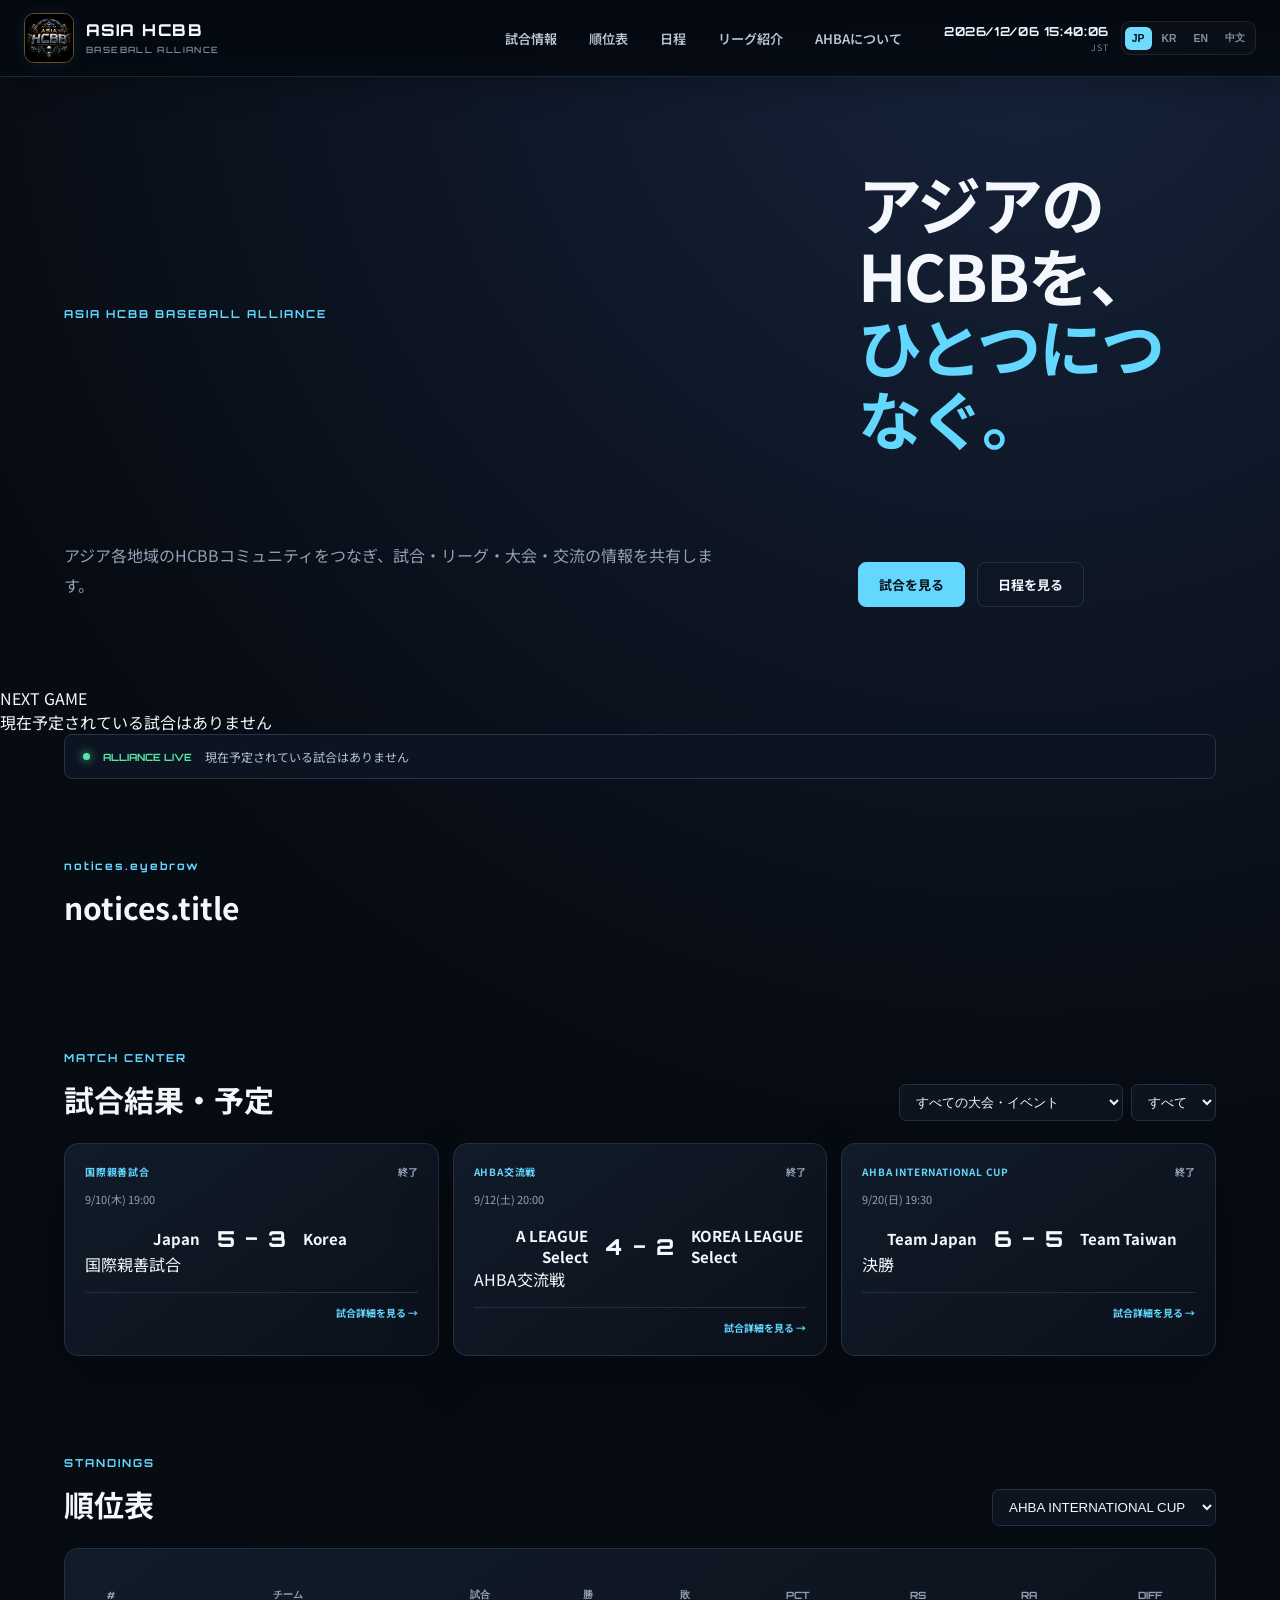
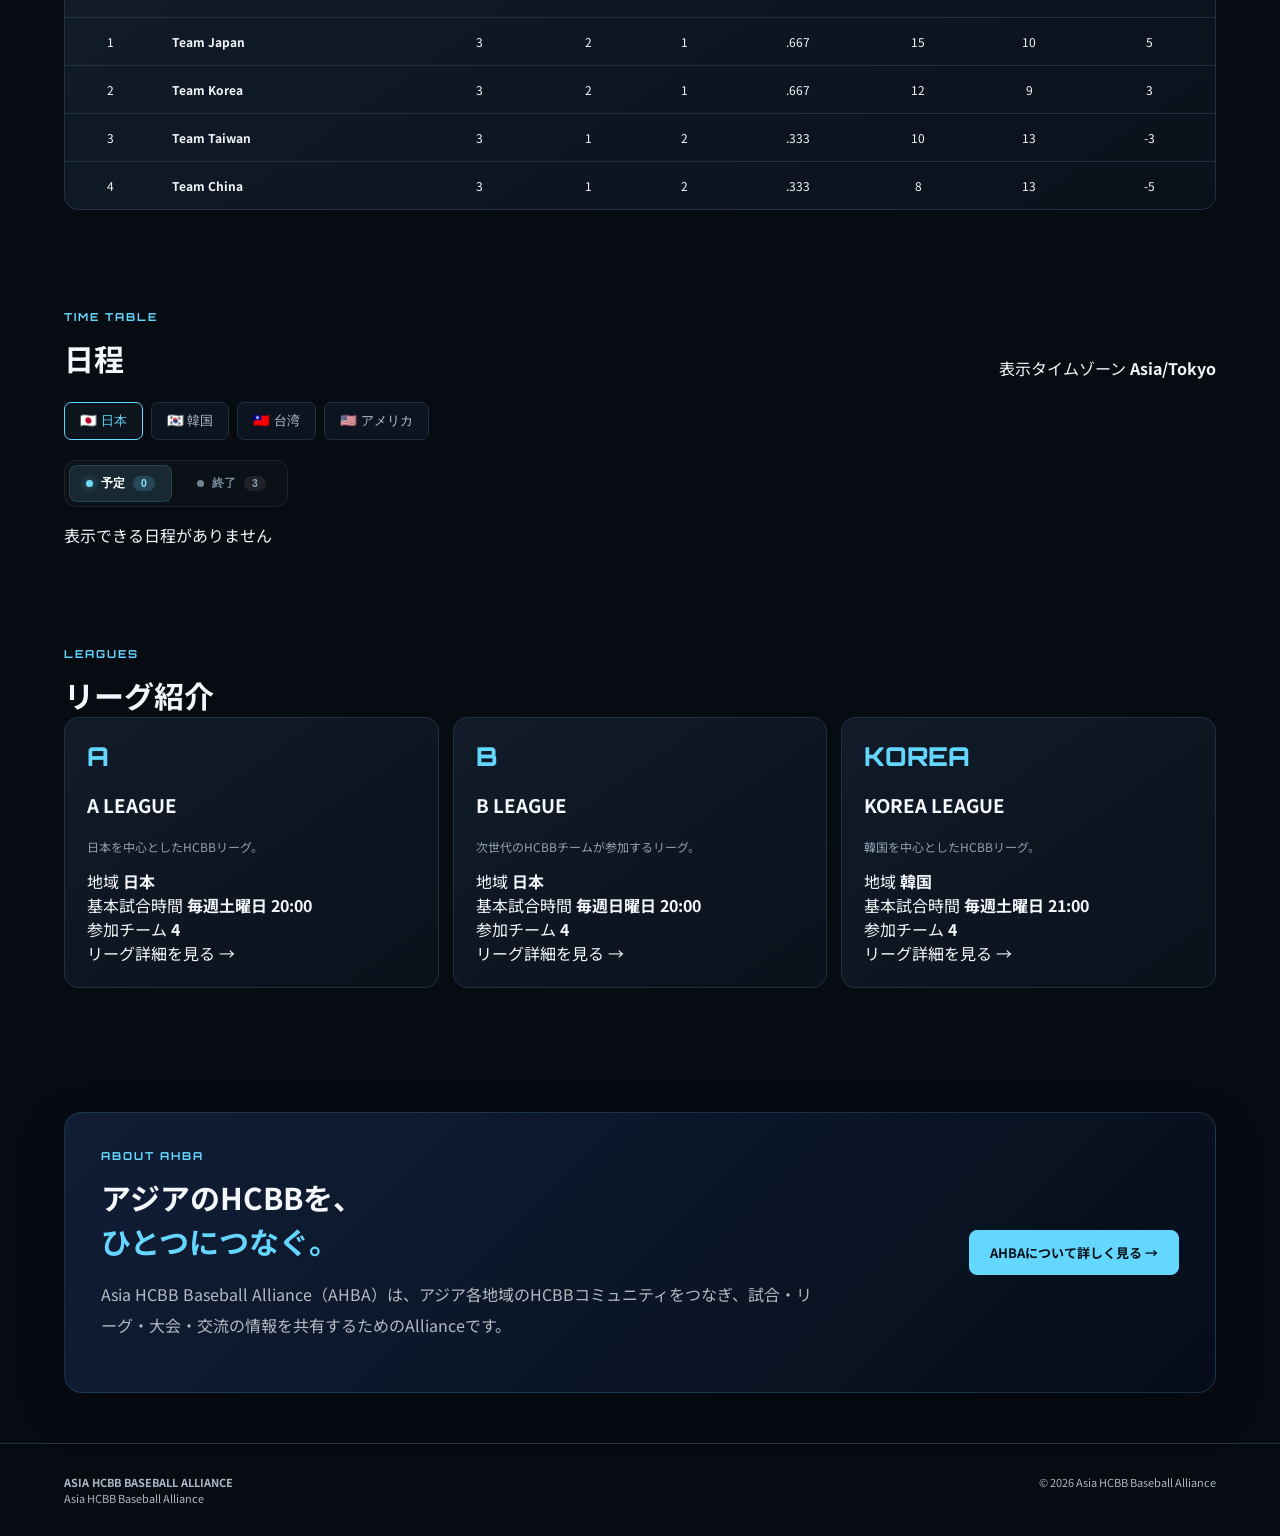
==== commit 3ea61d5c: "Update index.html" ====
--- a/index.html
+++ b/index.html
@@ -292,6 +292,41 @@
 </div>
 
 
+<!-- AHBA NEWS -->
+
+<section
+  id="notices"
+  class="section ahba-notices"
+>
+
+  <div class="section-head">
+
+    <div>
+
+      <div
+        class="eyebrow"
+        data-i18n="notices.eyebrow"
+      >
+        AHBA NEWS
+      </div>
+
+      <h2 data-i18n="notices.title">
+        AHBAからのお知らせ
+      </h2>
+
+    </div>
+
+  </div>
+
+
+  <div
+    id="noticesList"
+    class="notices-list"
+  ></div>
+
+</section>
+
+  
 <!-- MATCH CENTER -->
 
 <section id="games" class="section">
--- a/style.css
+++ b/style.css
@@ -642,6 +642,22 @@
     space-between;
 }
 
+.game-card {
+  display: block;
+  color: inherit;
+  text-decoration: none;
+}
+
+.game-card-detail-link {
+  margin-top: 14px;
+  padding-top: 12px;
+  border-top: 1px solid var(--line);
+  color: var(--accent);
+  font-size: 11px;
+  font-weight: 700;
+  text-align: right;
+}
+
 
 
 /* =========================
@@ -1998,14 +2014,11 @@
 }
 
 
-.schedule-status-tabs button.active
-.schedule-count {
-
+.schedule-status-tabs button.active .schedule-count {
   background:
     rgba(111, 220, 255, .18);
 
   color: #8de4ff;
-
 }
 
 
@@ -2356,3 +2369,124 @@
   }
 
 }
+
+
+
+/* =========================================================
+   CURRENT MATCH CENTER
+========================================================= */
+
+.game-card {
+  display: block;
+  padding: 20px;
+  color: inherit;
+  text-decoration: none;
+
+  background:
+    linear-gradient(
+      145deg,
+      #111b29,
+      #0b111b
+    );
+
+  border: 1px solid var(--line);
+  border-radius: 14px;
+
+  box-shadow:
+    0 18px 60px #0003;
+
+  transition:
+    transform .2s ease,
+    border-color .2s ease,
+    background .2s ease;
+}
+
+.game-card:hover {
+  transform: translateY(-2px);
+  border-color: var(--accent);
+}
+
+.game-card-top {
+  display: flex;
+  justify-content: space-between;
+  align-items: center;
+  gap: 12px;
+
+  margin-bottom: 12px;
+}
+
+.game-league {
+  color: var(--accent);
+  font-size: 10px;
+  font-weight: 700;
+  letter-spacing: .08em;
+}
+
+.game-status {
+  font-size: 10px;
+  font-weight: 700;
+}
+
+.game-status.finished {
+  color: var(--muted);
+}
+
+.game-status.upcoming {
+  color: var(--accent);
+}
+
+.game-date {
+  margin-bottom: 18px;
+
+  color: var(--muted);
+  font-size: 11px;
+}
+
+.game-teams {
+  display: grid;
+
+  grid-template-columns:
+    1fr auto 1fr;
+
+  align-items: center;
+
+  gap: 14px;
+}
+
+.game-team {
+  font-size: 15px;
+  font-weight: 700;
+}
+
+.home-team {
+  text-align: right;
+}
+
+.game-score {
+  display: flex;
+
+  gap: 7px;
+
+  font:
+    800 22px Orbitron,
+    sans-serif;
+}
+
+.game-score span {
+  min-width: 24px;
+  text-align: center;
+}
+
+.game-card-detail-link {
+  margin-top: 16px;
+  padding-top: 12px;
+
+  border-top: 1px solid var(--line);
+
+  color: var(--accent);
+
+  font-size: 10px;
+  font-weight: 700;
+
+  text-align: right;
+}
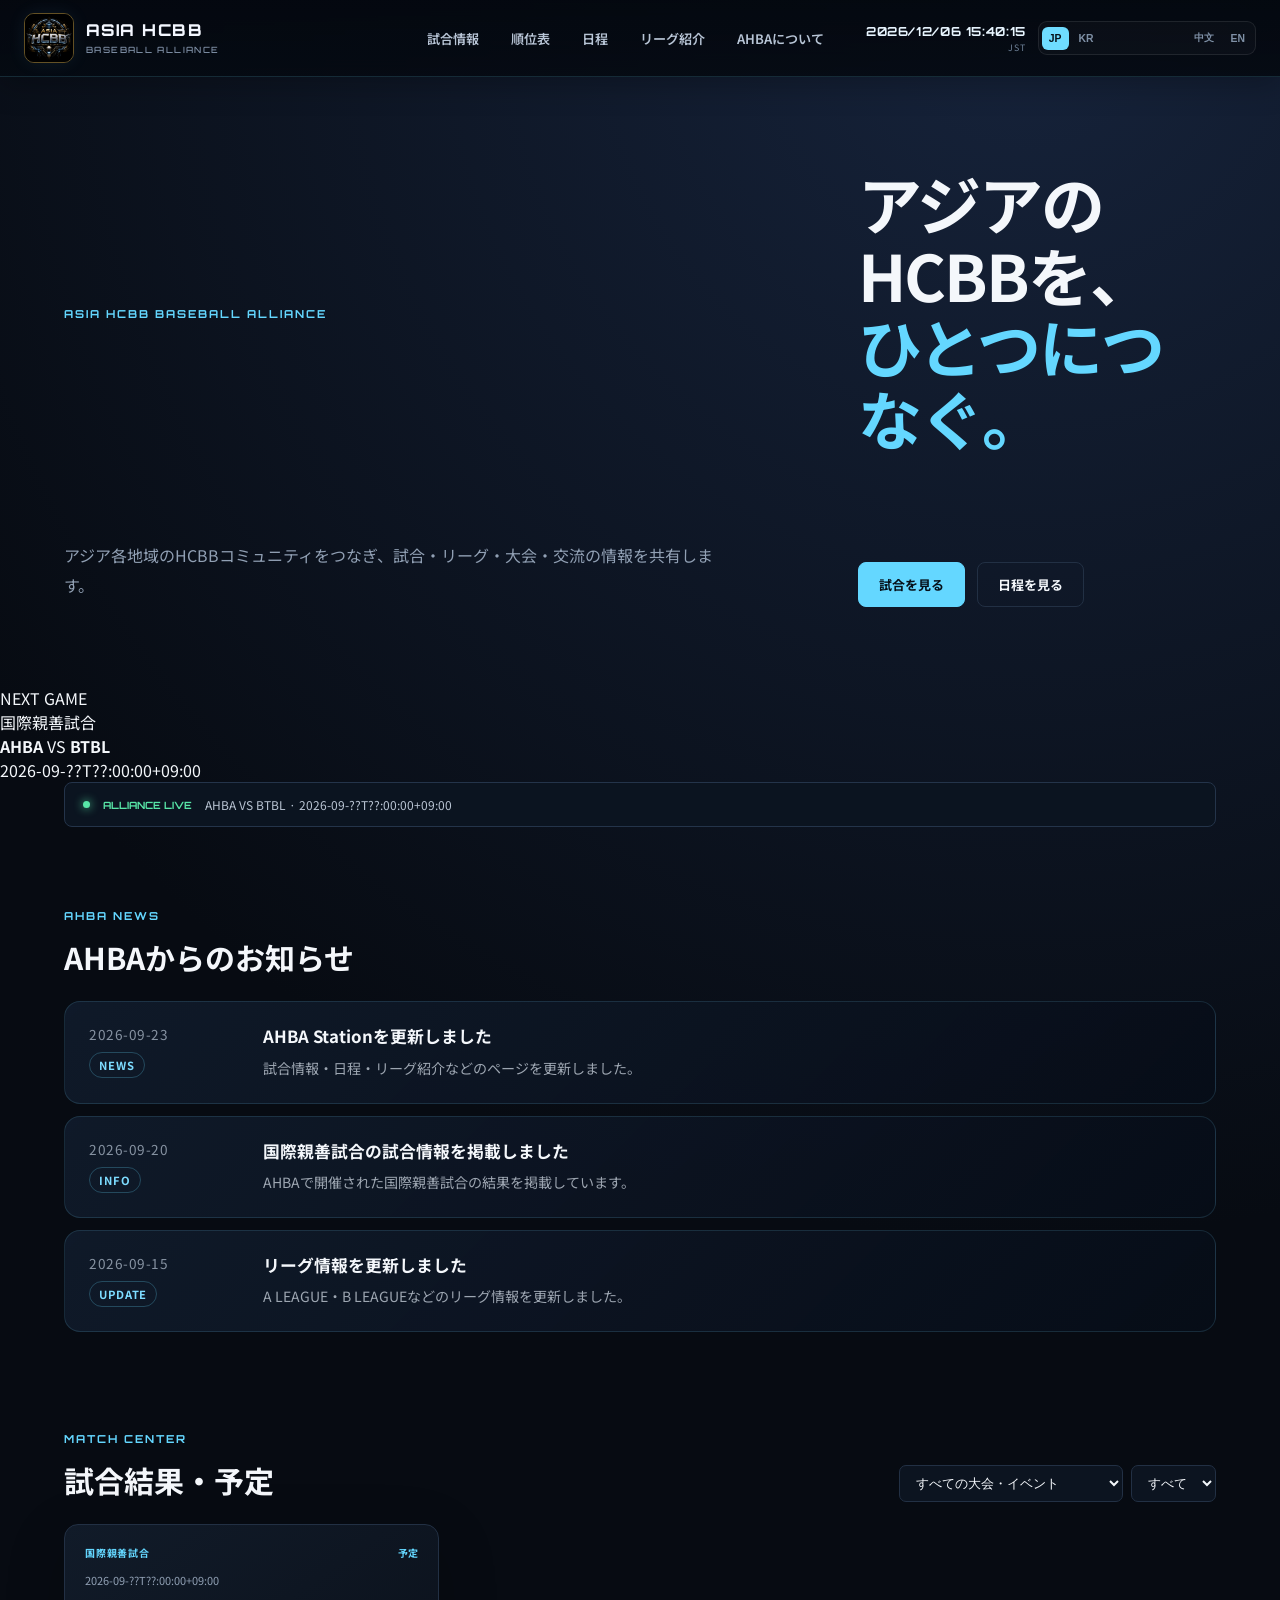
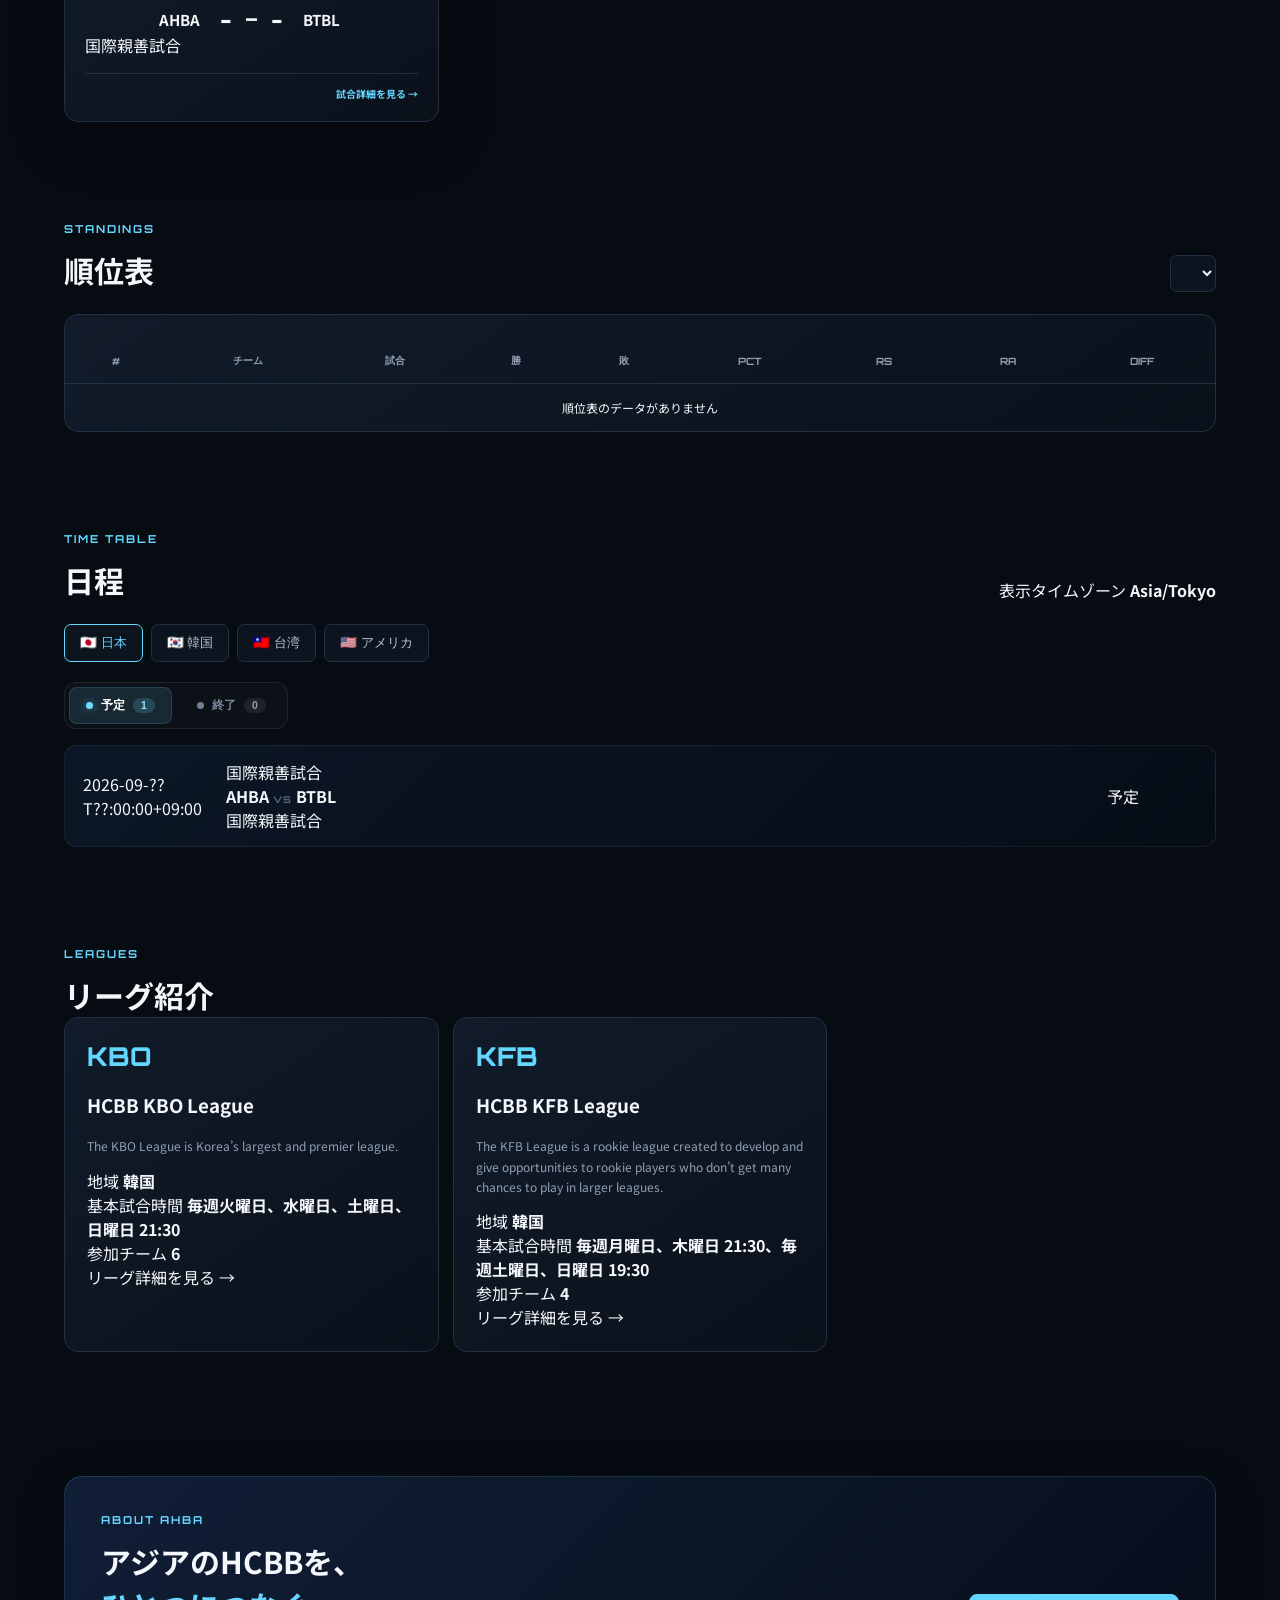
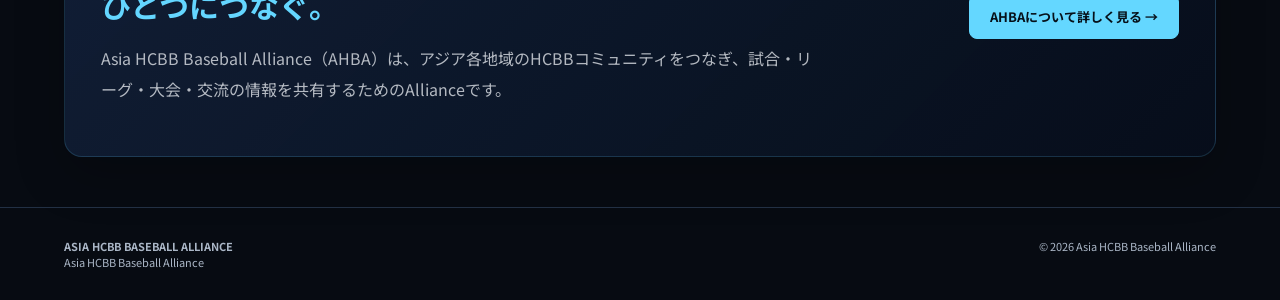
==== commit 1a3a35a7: "Update index.html" ====
--- a/index.html
+++ b/index.html
@@ -192,18 +192,18 @@
           KR
         </button>
 
+　　　　　<button
+          data-lang="zh"
+          title="中文"
+        >
+          中文
+        </button>
+        
         <button
           data-lang="en"
           title="English"
         >
           EN
-        </button>
-
-        <button
-          data-lang="zh"
-          title="中文"
-        >
-          中文
         </button>
 
       </div>
--- a/style.css
+++ b/style.css
@@ -2490,3 +2490,148 @@
 
   text-align: right;
 }
+
+
+
+/* =========================================================
+   AHBA NOTICES
+   ========================================================= */
+
+.ahba-notices {
+  margin-top: 32px;
+}
+
+
+.notices-list {
+  display: grid;
+  gap: 12px;
+}
+
+
+.notice-item {
+  display: grid;
+  grid-template-columns: 150px 1fr;
+
+  gap: 24px;
+
+  padding: 22px 24px;
+
+  border: 1px solid
+    rgba(120, 220, 255, 0.14);
+
+  border-radius: 16px;
+
+  background:
+    linear-gradient(
+      135deg,
+      rgba(18, 30, 48, 0.78),
+      rgba(7, 13, 24, 0.9)
+    );
+
+  transition:
+    transform 0.2s ease,
+    border-color 0.2s ease,
+    background 0.2s ease;
+}
+
+
+.notice-item:hover {
+
+  transform:
+    translateY(-2px);
+
+  border-color:
+    rgba(100, 220, 255, 0.32);
+
+}
+
+
+.notice-meta {
+  display: flex;
+
+  flex-direction: column;
+
+  gap: 8px;
+}
+
+
+.notice-meta time {
+  font-size: 0.85rem;
+
+  color:
+    rgba(220, 235, 250, 0.58);
+
+  letter-spacing:
+    0.04em;
+}
+
+
+.notice-category {
+  width: fit-content;
+
+  padding:
+    4px 9px;
+
+  border:
+    1px solid
+    rgba(100, 220, 255, 0.25);
+
+  border-radius:
+    999px;
+
+  color:
+    #7ddcff;
+
+  font-size:
+    0.7rem;
+
+  font-weight:
+    700;
+
+  letter-spacing:
+    0.08em;
+}
+
+
+.notice-content h3 {
+  margin:
+    0 0 7px;
+
+  font-size:
+    1.05rem;
+
+  line-height:
+    1.5;
+}
+
+
+.notice-content p {
+  margin:
+    0;
+
+  color:
+    rgba(225, 235, 245, 0.68);
+
+  font-size:
+    0.88rem;
+
+  line-height:
+    1.7;
+}
+
+
+@media (max-width: 700px) {
+
+  .notice-item {
+
+    grid-template-columns:
+      1fr;
+
+    gap: 12px;
+
+    padding:
+      18px;
+
+  }
+
+}
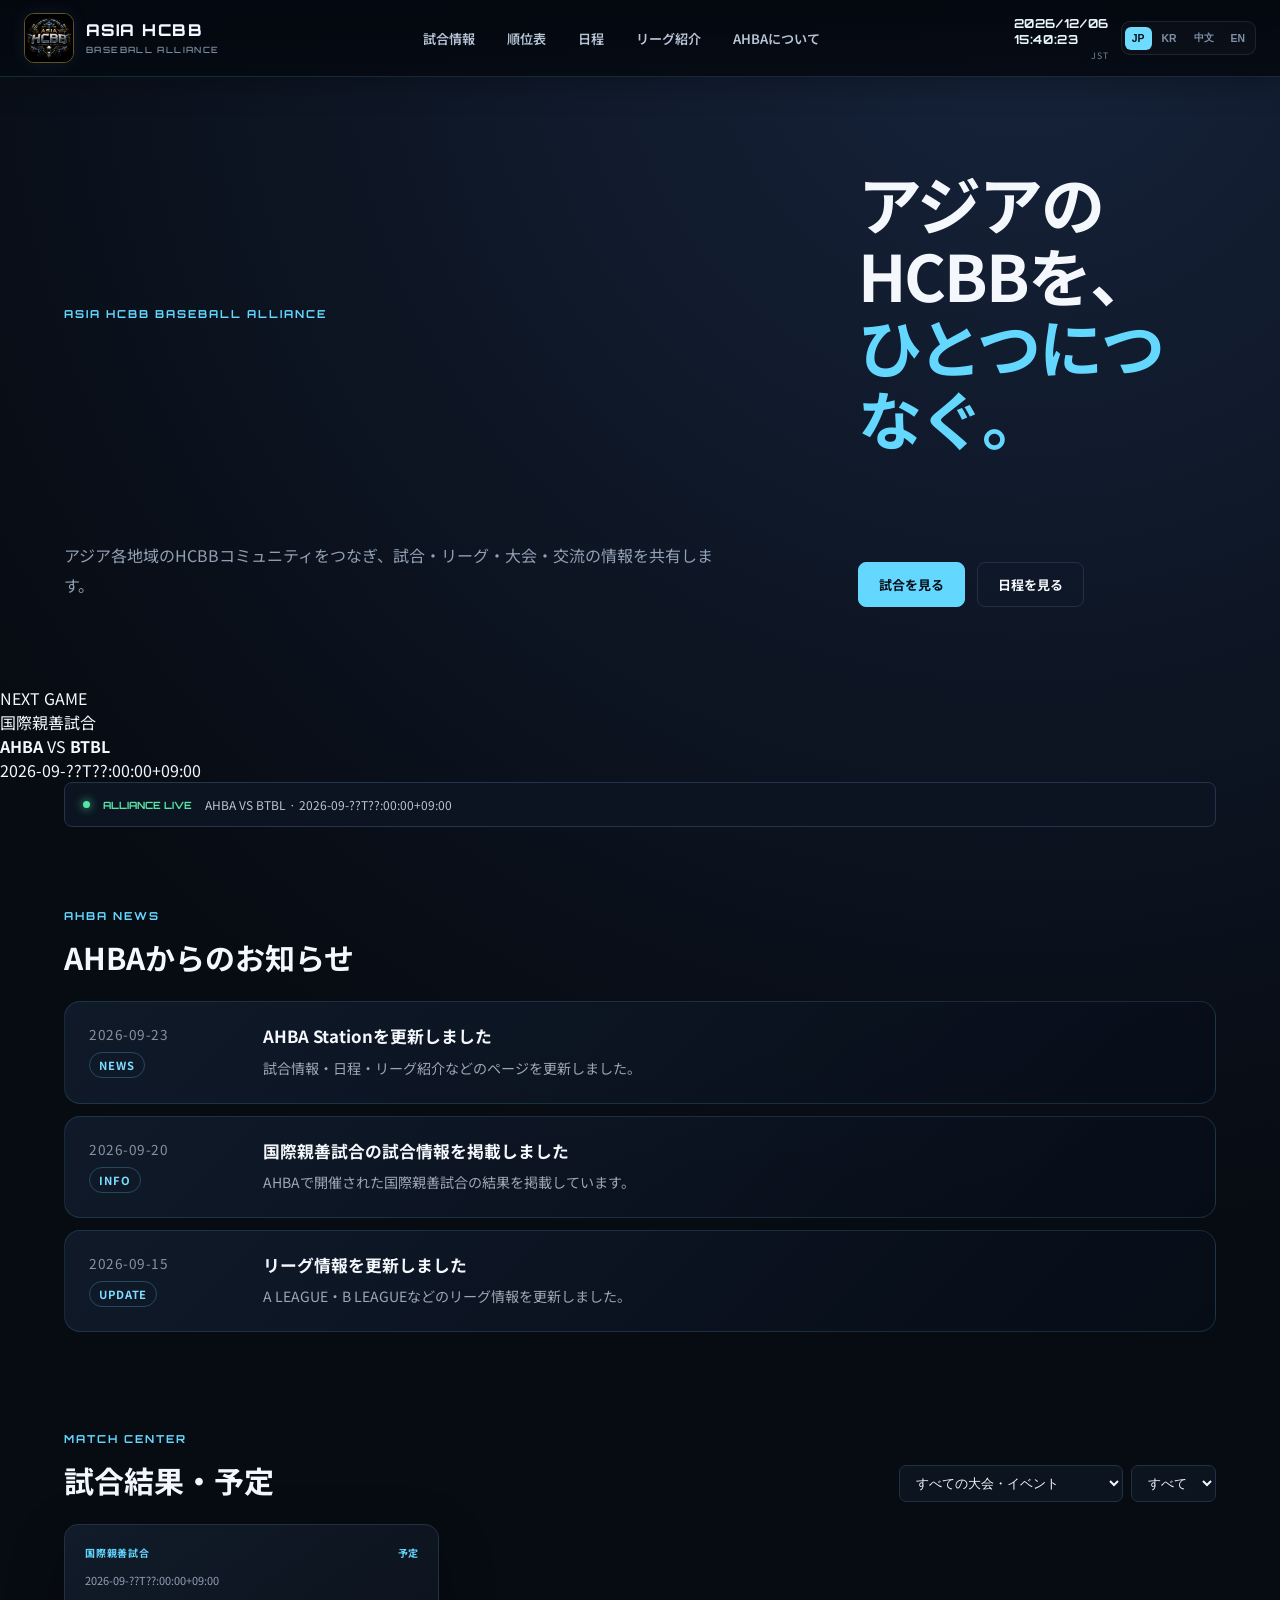
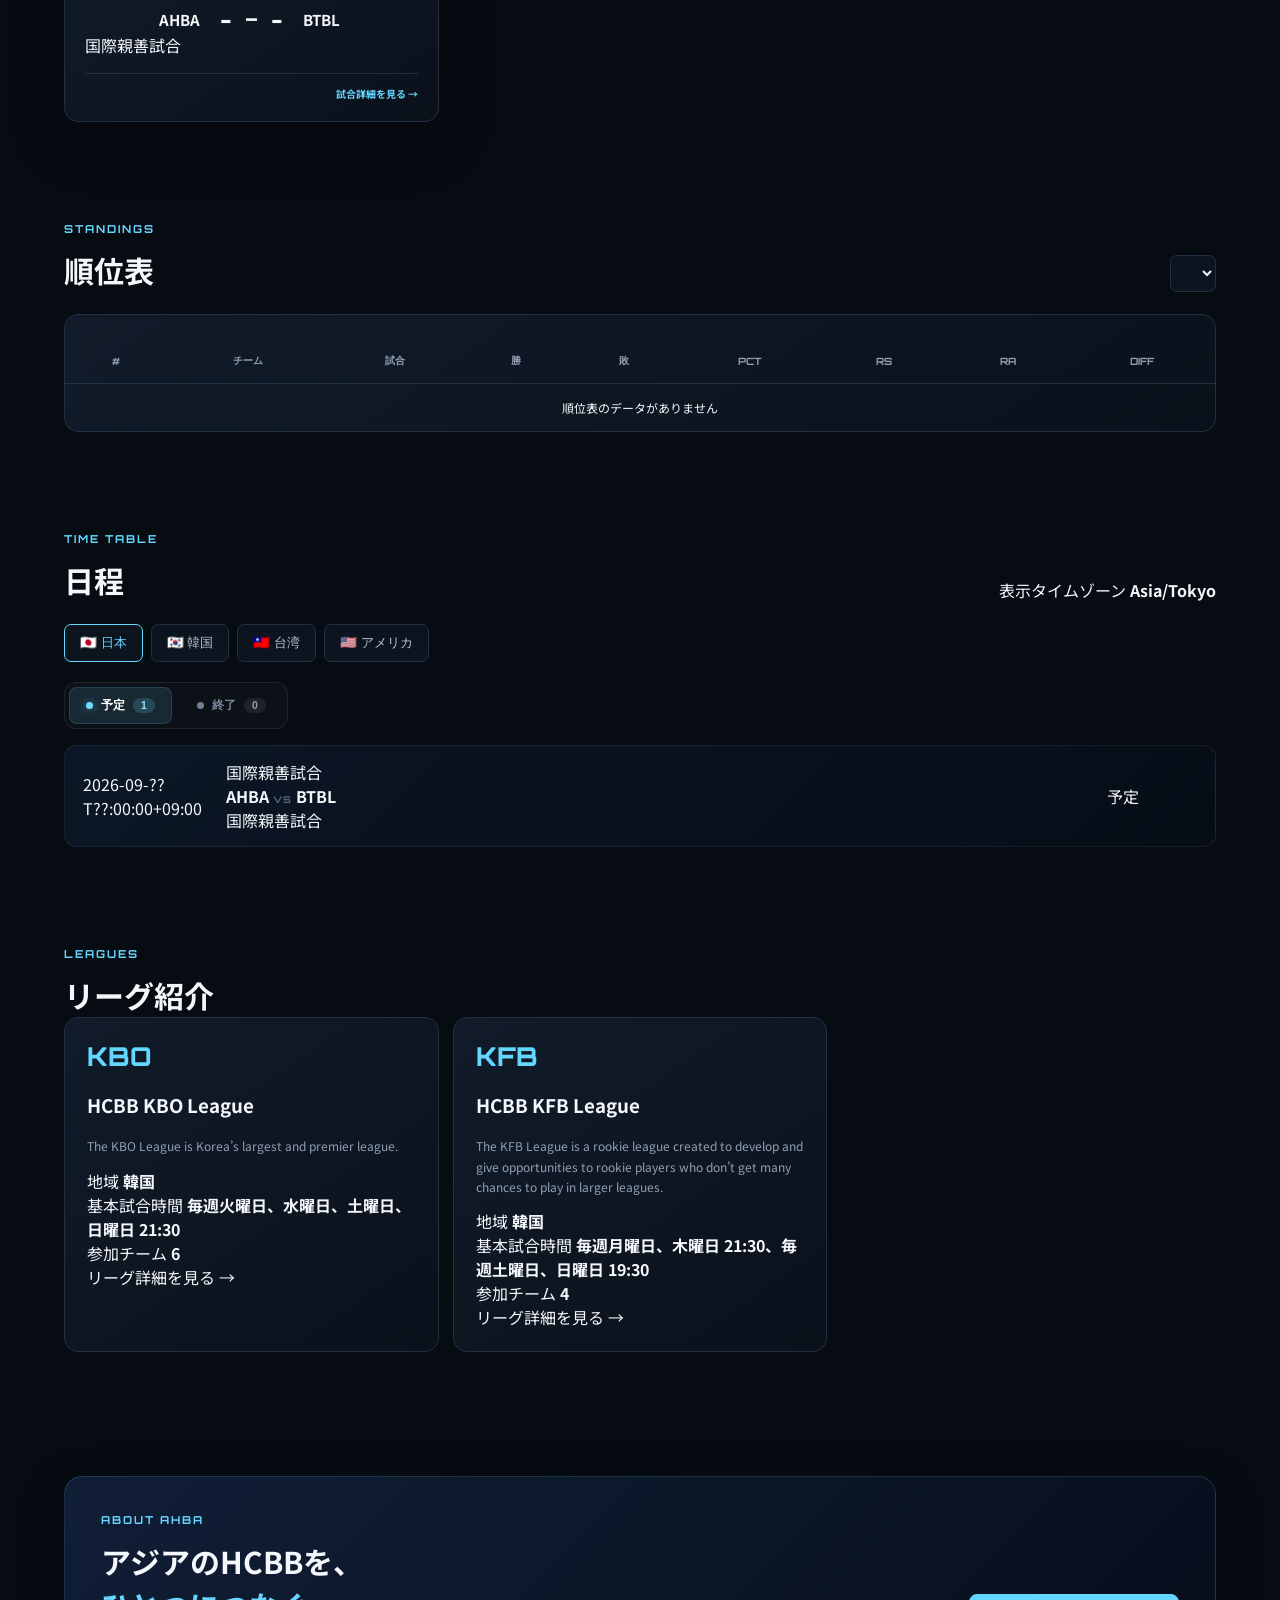
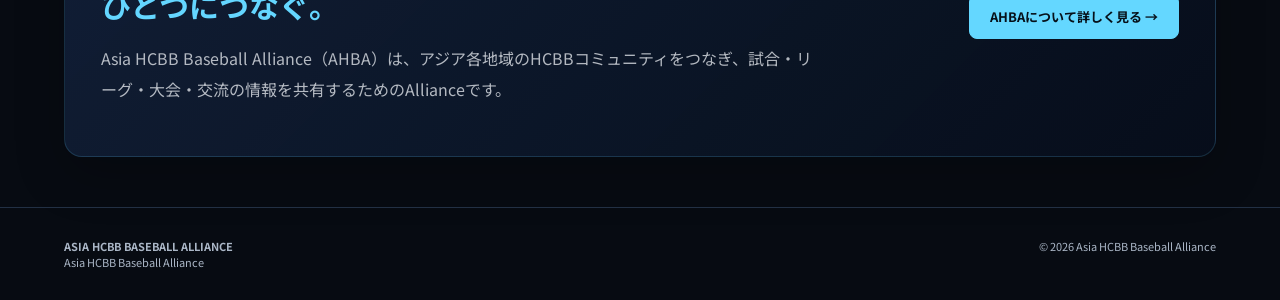
==== commit b19b3071: "Update index.html" ====
--- a/index.html
+++ b/index.html
@@ -192,7 +192,7 @@
           KR
         </button>
 
-　　　　　<button
+        <button
           data-lang="zh"
           title="中文"
         >
--- a/style.css
+++ b/style.css
@@ -50,134 +50,6 @@
 a {
   color: inherit;
   text-decoration: none;
-}
-
-
-
-/* =========================
-   HEADER
-========================= */
-
-.topbar {
-
-  height: 76px;
-
-  border-bottom:
-    1px solid var(--line);
-
-  background:
-    rgba(7,11,18,.88);
-
-  backdrop-filter:
-    blur(14px);
-
-  display: flex;
-
-  align-items: center;
-
-  padding:
-    0 5vw;
-
-  gap: 36px;
-
-  position: sticky;
-
-  top: 0;
-
-  z-index: 20;
-}
-
-
-.brand {
-
-  display: flex;
-
-  align-items: center;
-
-  gap: 11px;
-
-  margin-right: auto;
-}
-
-
-.brand-mark {
-
-  width: 38px;
-  height: 38px;
-
-  border:
-    1px solid var(--accent);
-
-  display: grid;
-
-  place-items: center;
-
-  font:
-    800 22px Orbitron;
-
-  border-radius: 9px;
-
-  box-shadow:
-    0 0 22px #64d7ff22;
-}
-
-
-.brand-title {
-
-  font:
-    800 16px Orbitron;
-
-  letter-spacing: 1px;
-}
-
-
-.brand-sub {
-
-  font-size: 9px;
-
-  color: var(--muted);
-
-  letter-spacing: 2px;
-}
-
-
-.topbar nav {
-
-  display: flex;
-
-  gap: 25px;
-
-  color: #b9c4d3;
-
-  font-size: 13px;
-}
-
-
-.topbar nav a:hover {
-
-  color: var(--accent);
-
-}
-
-
-.clock {
-
-  font:
-    700 15px Orbitron;
-
-  display: flex;
-
-  gap: 8px;
-
-  align-items: center;
-}
-
-
-.clock small {
-
-  font-size: 10px;
-
-  color: var(--accent);
 }
 
 
@@ -981,12 +853,6 @@
       1fr 1fr;
   }
 
-
-  .topbar nav {
-
-    display: none;
-  }
-
 }
 
 
@@ -1033,104 +899,9 @@
     text-align: left;
   }
 
-
-  .topbar {
-
-    padding:
-      0 18px;
-  }
-
-
-  .clock {
-
-    display: none;
-  }
-
-}
-
-/* ========================================
-   LANGUAGE SWITCHER
-======================================== */
-
-.language-switcher {
-  display: flex;
-  align-items: center;
-  gap: 4px;
-  margin-left: 10px;
-}
-
-.language-switcher button {
-  width: 32px;
-  height: 30px;
-
-  padding: 0;
-
-  border: 1px solid var(--line);
-
-  border-radius: 6px;
-
-  background: var(--panel);
-
-  cursor: pointer;
-
-  font-size: 15px;
-
-  opacity: 0.55;
-
-  transition:
-    0.2s ease;
-}
-
-.language-switcher button:hover {
-  opacity: 1;
-
-  border-color:
-    var(--accent);
-}
-
-.language-switcher button.active {
-  opacity: 1;
-
-  border-color:
-    var(--accent);
-
-  box-shadow:
-    0 0 10px
-    rgba(100,215,255,.18);
-}
-
-
-/* ========================================
-   MOBILE
-======================================== */
-
-@media (max-width: 900px) {
-
-  .language-switcher {
-    order: 2;
-
-    margin-left: auto;
-  }
-
-}
-
-
-@media (max-width: 600px) {
-
-  .language-switcher {
-    width: 100%;
-
-    justify-content: flex-end;
-
-    margin-left: 0;
-  }
-
-  .language-switcher button {
-    width: 36px;
-    height: 32px;
-  }
-
-}
+}
+
+
 
 /* ========================================
    LEAGUE PAGE
@@ -1677,28 +1448,27 @@
 ================================================== */
 
 .header-right {
-
-  display: flex;
-
+  display: flex;
   align-items: center;
-
+  justify-content: flex-end;
   gap: 12px;
 
-  flex-shrink: 0;
-
+  width: fit-content;
+  max-width: max-content;
+
+  flex: 0 0 auto;
 }
 
 
 .header-clock {
-
-  display: flex;
-
+  display: flex;
   flex-direction: column;
-
   align-items: flex-end;
 
   min-width: 86px;
-
+  width: auto;
+
+  flex: 0 0 auto;
 }
 
 
@@ -1737,69 +1507,52 @@
 ================================================== */
 
 .header-language {
-
-  display: flex;
-
+  display: flex;
   align-items: center;
-
   gap: 3px;
 
+  width: fit-content;
+  max-width: max-content;
+  flex: 0 0 auto;
+
   padding: 3px;
 
-  border:
-    1px solid
-    rgba(255, 255, 255, .09);
-
+  border: 1px solid rgba(255, 255, 255, .09);
   border-radius: 9px;
 
-  background:
-    rgba(255, 255, 255, .025);
-
-}
-
+  background: rgba(255, 255, 255, .025);
+}
 
 .header-language button {
+  width: auto;
+  min-width: 0;
+  flex: 0 0 auto;
 
   border: 0;
-
   background: transparent;
 
   color: #7f90a6;
 
-  padding:
-    6px 7px;
-
+  padding: 6px 7px;
   border-radius: 6px;
 
   font-size: .65rem;
-
   font-weight: 700;
 
   cursor: pointer;
-
-  transition:
-    .2s ease;
-
-}
-
+  white-space: nowrap;
+
+  transition: .2s ease;
+}
 
 .header-language button:hover {
-
-  color: #ffffff;
-
-  background:
-    rgba(255, 255, 255, .06);
-
-}
-
+  color: #fff;
+  background: rgba(255, 255, 255, .06);
+}
 
 .header-language button.active {
-
   color: #06111a;
-
-  background:
-    #6fdcff;
-
+  background: #6fdcff;
 }
 
 
@@ -1831,9 +1584,9 @@
 
 
   .header-right {
-
     margin-left: auto;
-
+    width: fit-content;
+    max-width: 100%;
   }
 
 
@@ -2635,3 +2388,111 @@
   }
 
 }
+
+
+
+/* ==================================================
+   HEADER LANGUAGE FIX
+   言語切替が横いっぱいに広がる問題を強制修正
+================================================== */
+
+.site-header .header-inner {
+  display: flex;
+  align-items: center;
+  width: 100%;
+  max-width: 1280px;
+  box-sizing: border-box;
+}
+
+.site-header .header-right {
+  display: flex !important;
+  align-items: center !important;
+  justify-content: flex-end !important;
+
+  width: auto !important;
+  max-width: none !important;
+
+  flex: 0 0 auto !important;
+
+  margin-left: auto !important;
+}
+
+.site-header .header-clock {
+  display: flex !important;
+  flex: 0 0 auto !important;
+
+  width: auto !important;
+  min-width: 86px !important;
+  max-width: 86px !important;
+}
+
+.site-header .header-language {
+  display: inline-flex !important;
+  align-items: center !important;
+
+  width: max-content !important;
+  min-width: 0 !important;
+  max-width: max-content !important;
+
+  flex: 0 0 auto !important;
+
+  box-sizing: border-box;
+}
+
+.site-header .header-language button {
+  display: inline-flex !important;
+  align-items: center;
+  justify-content: center;
+
+  width: auto !important;
+  min-width: 0 !important;
+  max-width: none !important;
+
+  flex: 0 0 auto !important;
+
+  white-space: nowrap;
+}
+
+
+/* ==================================================
+   TABLET / MOBILE
+================================================== */
+
+@media (max-width: 900px) {
+
+  .site-header .header-inner {
+    width: 100%;
+    max-width: 100%;
+    box-sizing: border-box;
+
+    padding-left: 16px;
+    padding-right: 16px;
+  }
+
+  .site-header .header-right {
+    width: auto !important;
+    max-width: max-content !important;
+
+    margin-left: auto !important;
+  }
+
+  .site-header .header-language {
+    width: max-content !important;
+    max-width: max-content !important;
+  }
+
+}
+
+
+@media (max-width: 520px) {
+
+  .site-header .header-clock {
+    display: none !important;
+  }
+
+  .site-header .header-right {
+    width: auto !important;
+    max-width: max-content !important;
+  }
+
+}
